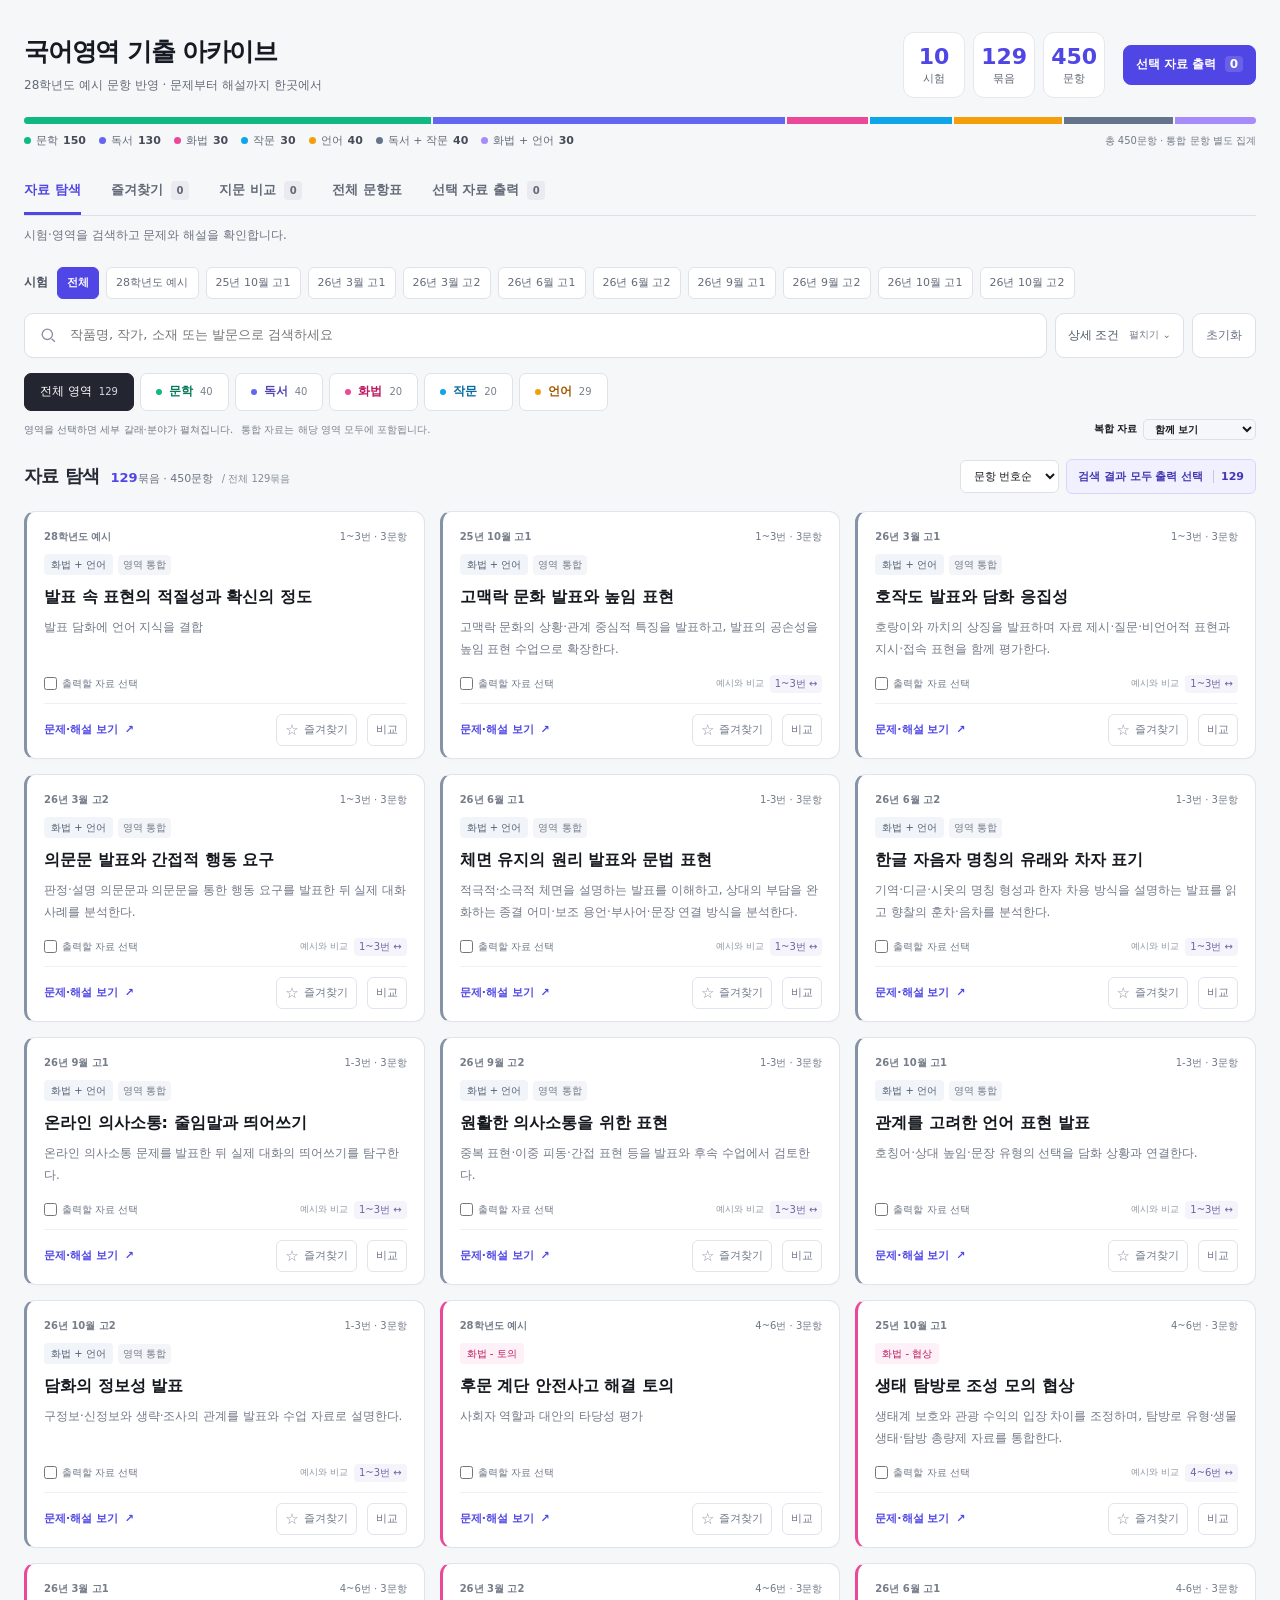
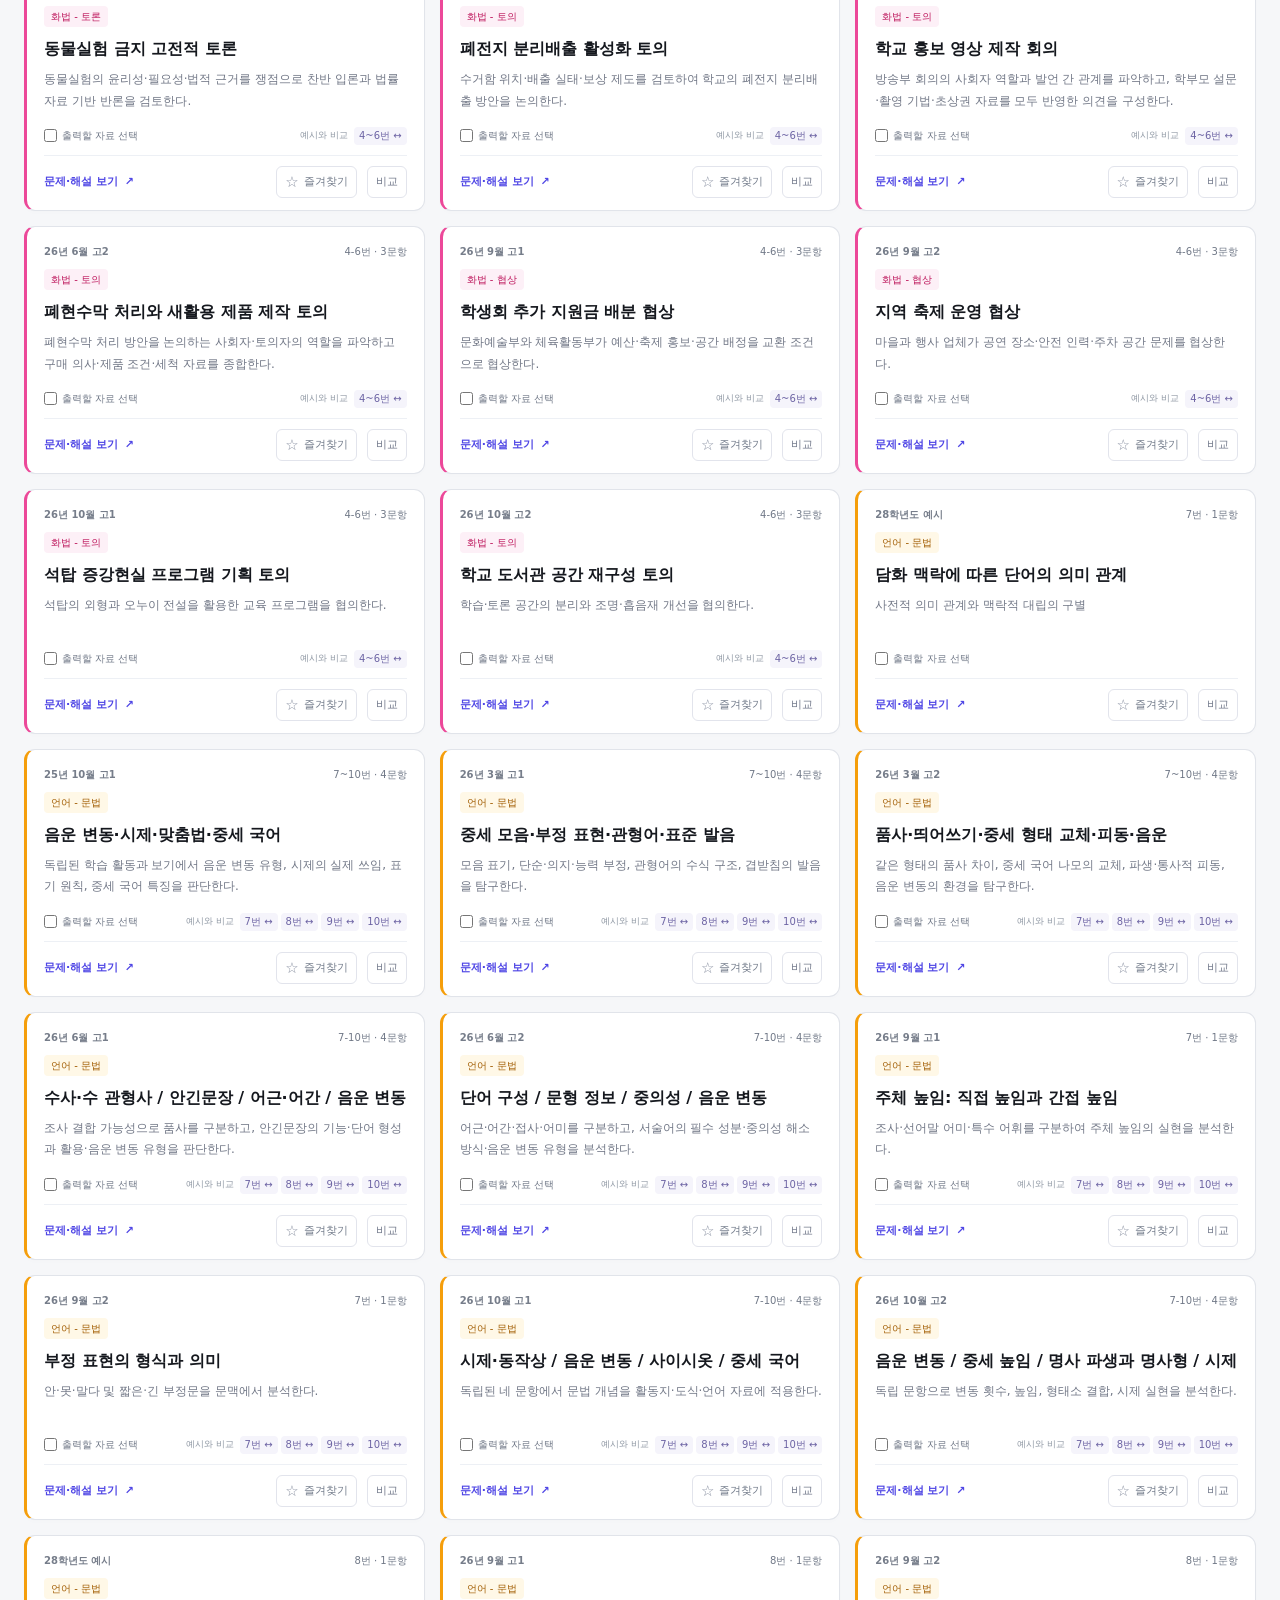
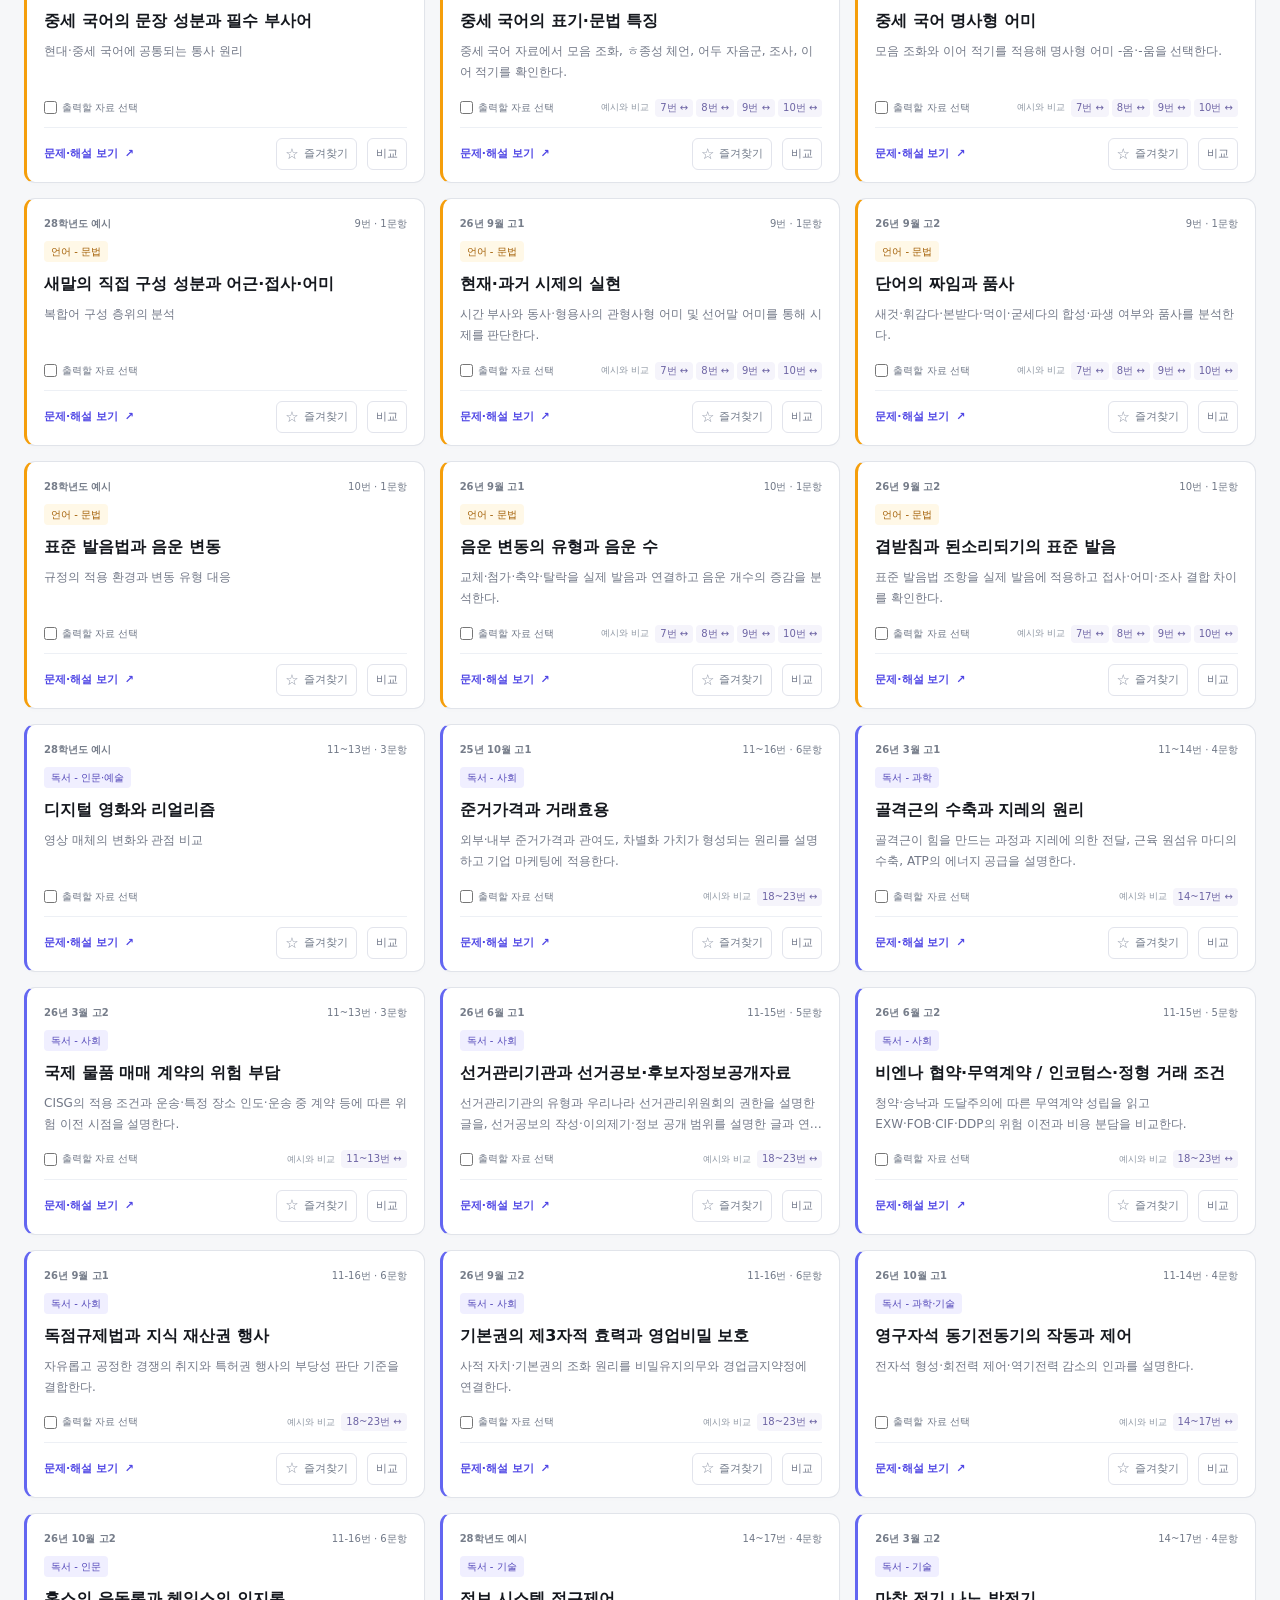
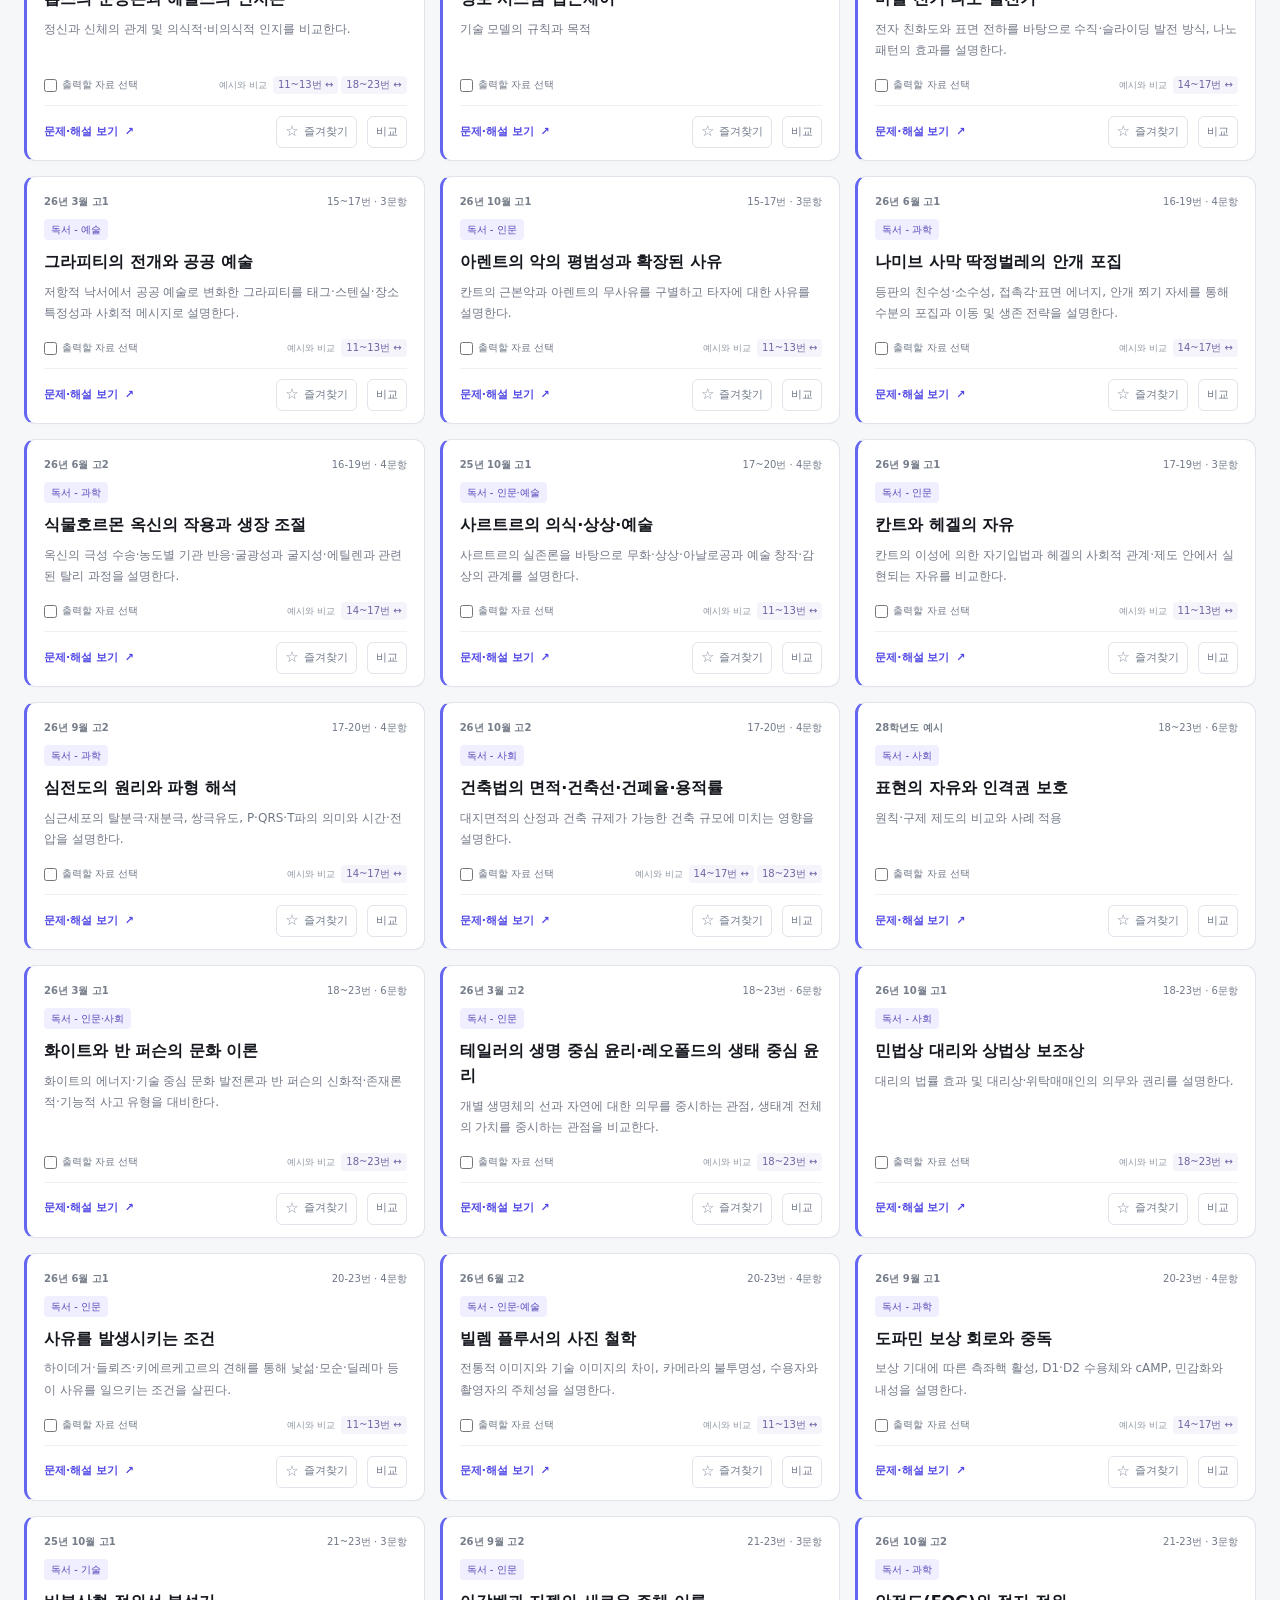
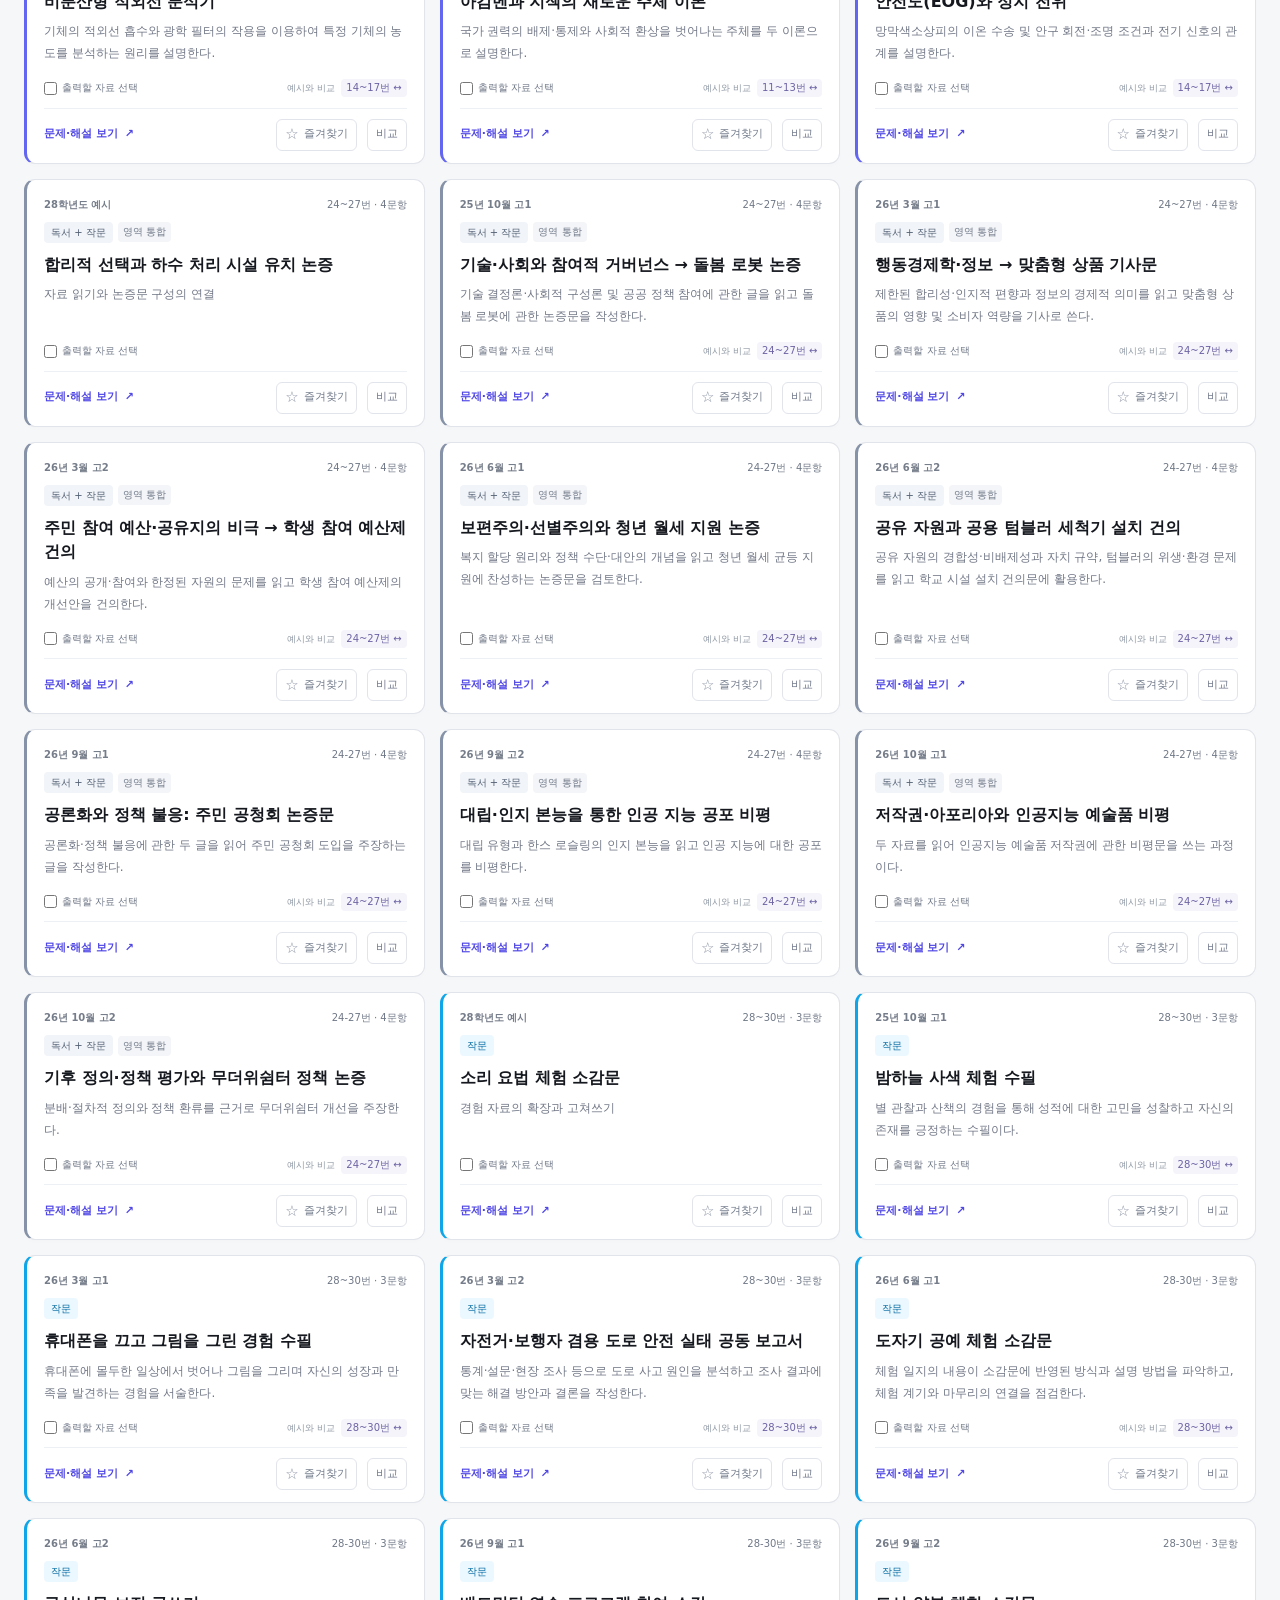
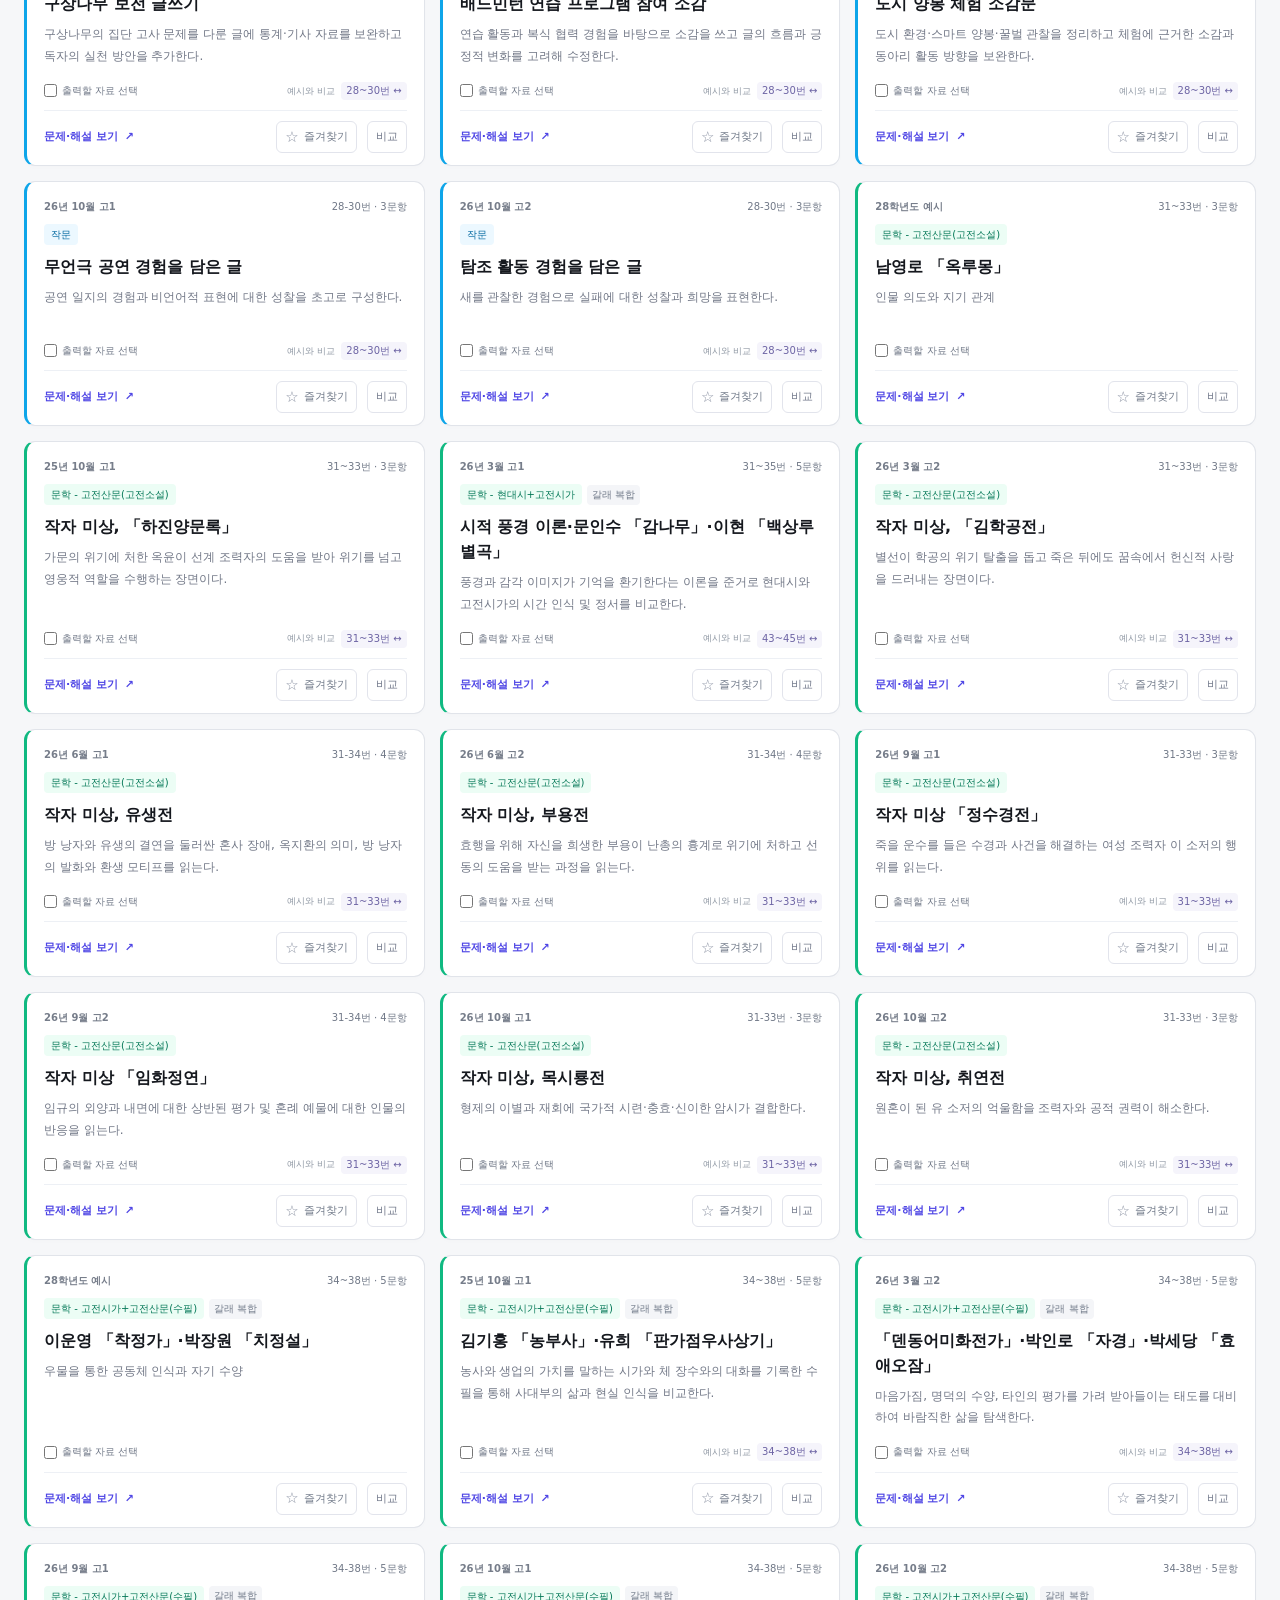
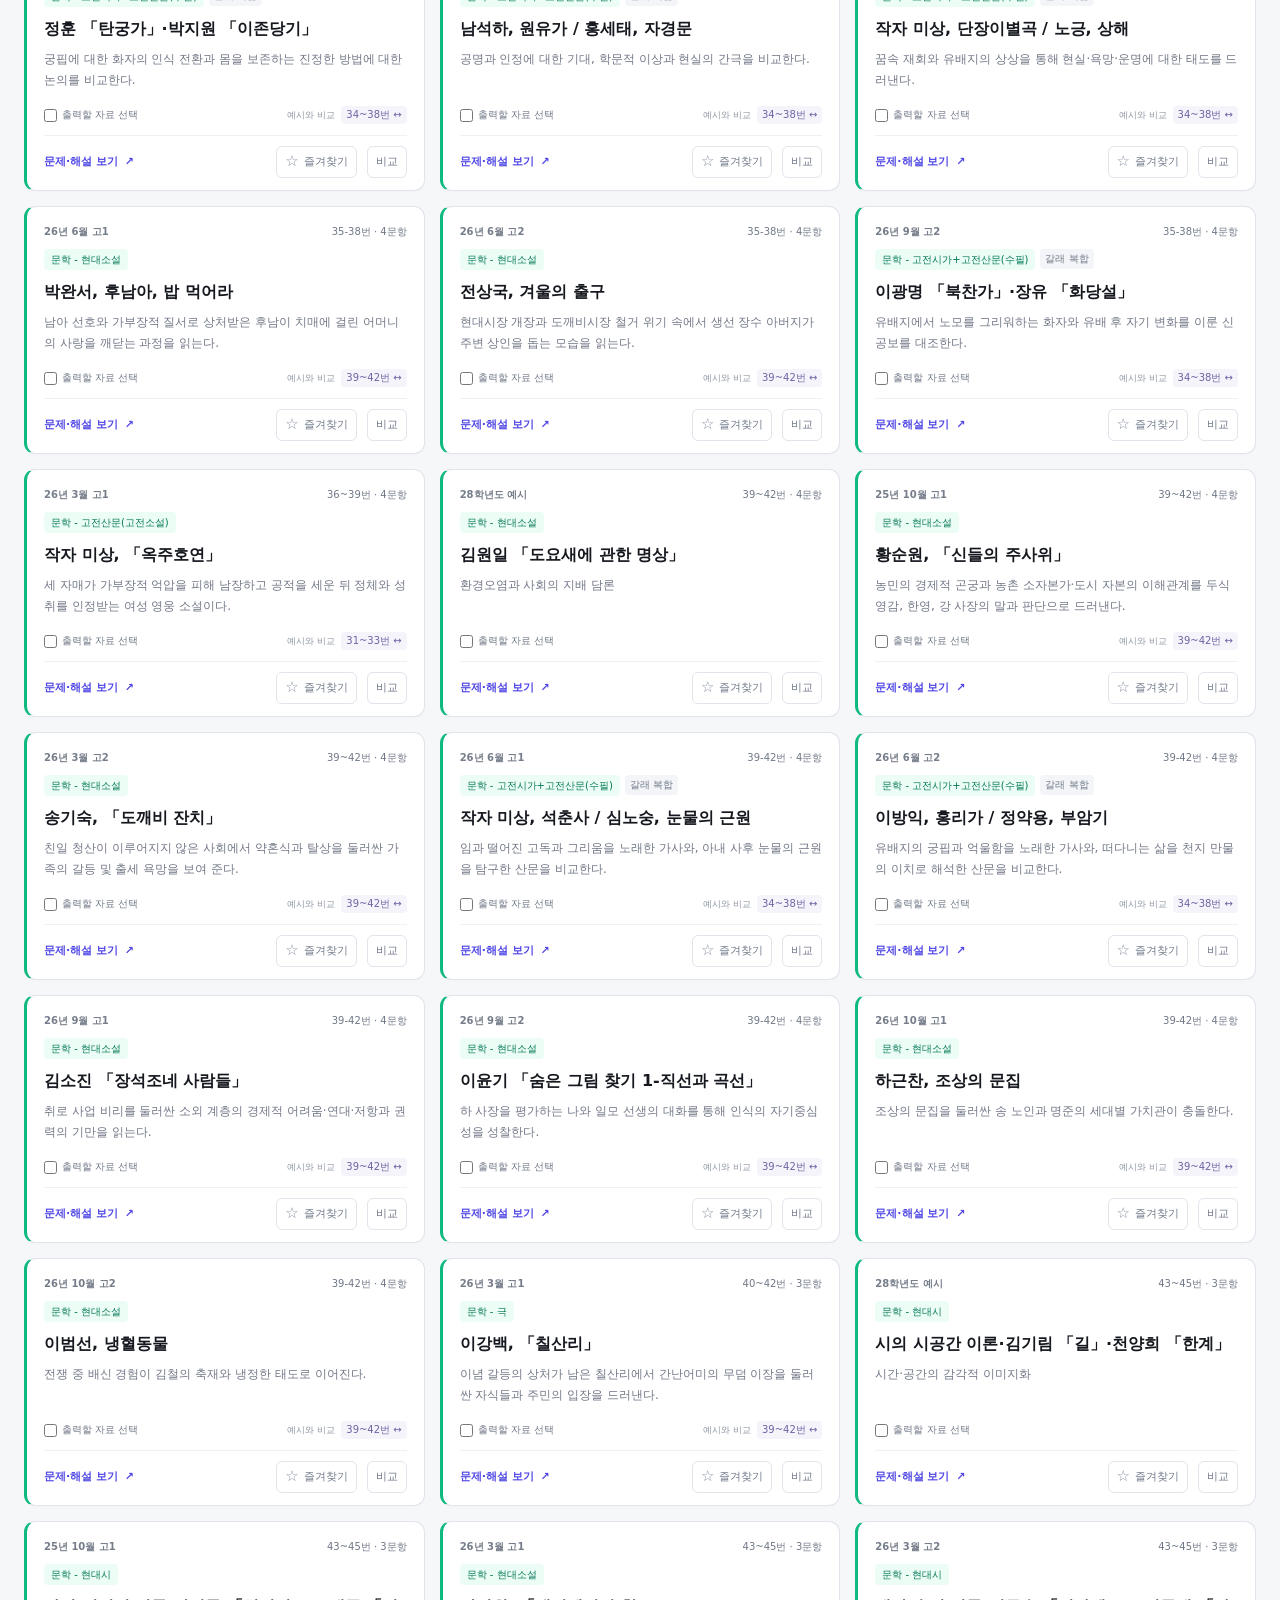
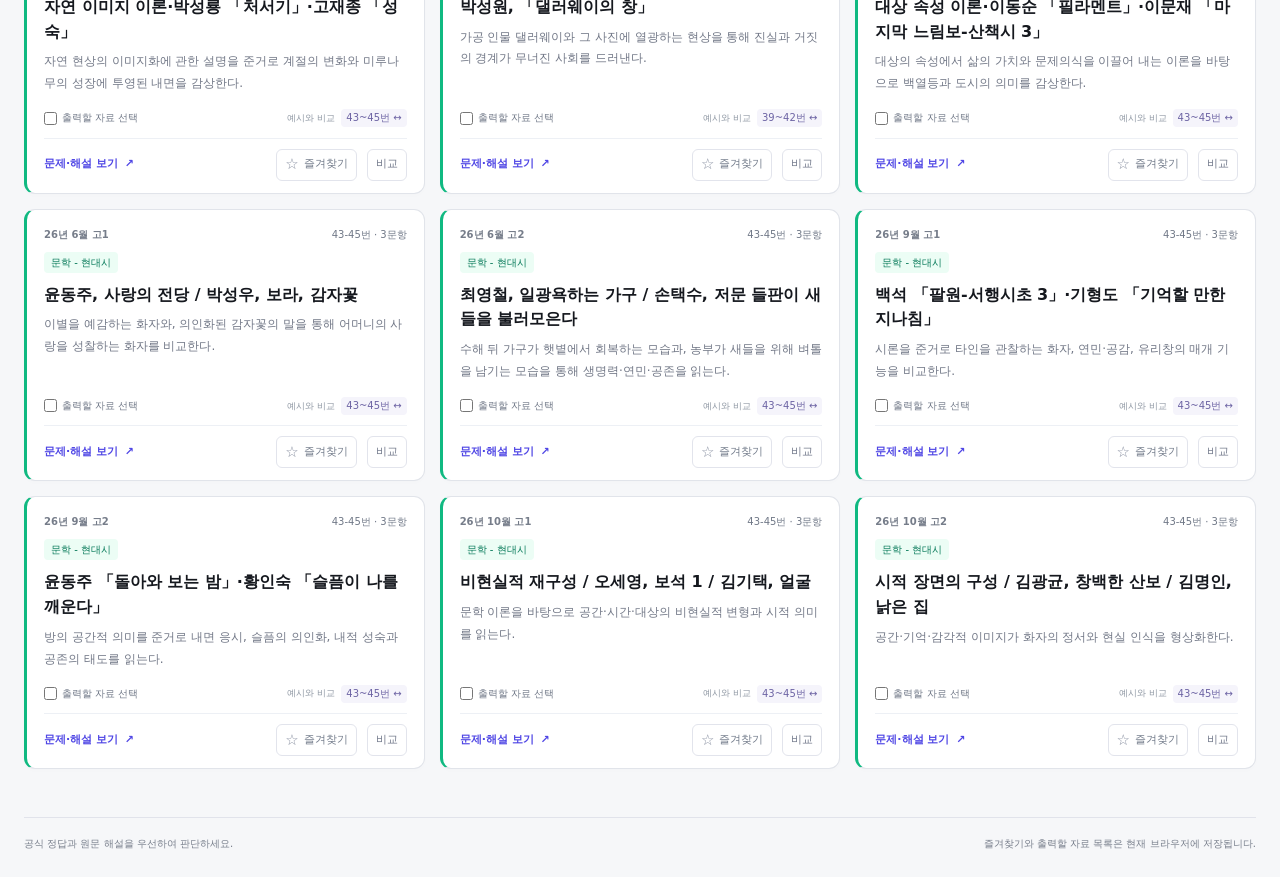
==== index.html @ 2a74745e "Prepare archive UI and verified assets; hold publication pending source-asset approval" ====
<!doctype html>
<html lang="ko">
<head>
<meta charset="utf-8"><meta name="viewport" content="width=device-width,initial-scale=1">
<title>국어영역 기출 아카이브(28학년도 예시 문항 반영)</title>
<meta name="description" content="28학년도 예시 문항과 기출 450문항을 영역별로 탐색하고, 문제·해설을 확인하고, 나만의 자료집으로 출력하세요.">
<link rel="stylesheet" href="style.css?v=20261105-v8"><link rel="stylesheet" href="reader.css?v=20261105-v8">
</head>
<body>
<a class="skip-link" href="#main">검색 결과로 건너뛰기</a>
<header class="top">
  <a class="brand" href="#browse" aria-label="국어영역 기출 아카이브 처음으로"><span><b>국어영역 기출 아카이브</b><small>28학년도 예시 문항 반영 · 문제부터 해설까지 한곳에서</small></span></a>
  <div id="stats" class="stats" aria-label="수록 자료"></div>
  <div class="top-actions"><button id="printBtn" class="button primary">선택 자료 출력 <span id="collectionCountTop">0</span></button></div>
</header>
<section id="archiveOverview" class="archive-overview" aria-label="수록 문항의 영역별 구성"></section>
<nav class="view-nav" aria-label="자료 보기 방식"><button data-view="browse" class="active">자료 탐색</button><button data-view="favorites">즐겨찾기 <span id="favoritesCount">0</span></button><button data-view="compare">지문 비교 <span id="selectionCount">0</span></button><button data-view="table">전체 문항표</button><button data-view="collection">선택 자료 출력 <span id="collectionCount">0</span></button></nav>
<p id="viewDescription" class="view-description" aria-live="polite"></p>
<div class="workspace">
  <section class="filters" aria-label="자료 검색 조건">
    <div class="exam-filter-row"><span class="filter-row-label">시험</span><button class="exam-all active" data-clear-exams aria-pressed="true">전체</button><div id="examFilters" class="exam-chips check-list"></div><span class="filter-row-hint">여러 시험 선택 가능</span></div>
    <div class="search-filter-row"><label class="sr-only" for="query">작품·작가·소재·발문 검색</label><div class="searchbox"><svg aria-hidden="true" viewBox="0 0 24 24" fill="none" stroke="currentColor" stroke-width="1.7"><circle cx="10.5" cy="10.5" r="6.5"/><path d="m16 16 4 4"/></svg><input id="query" type="search" placeholder="작품명, 작가, 소재 또는 발문으로 검색하세요" autocomplete="off"><button id="clearQuery" aria-label="검색어 지우기">×</button></div><button id="filterToggle" class="filter-toggle" aria-expanded="false" aria-controls="advancedFilters"><span id="advancedFilterCount">상세 조건</span><span id="filterToggleHint">펼치기 ⌄</span></button><button id="resetBtn" class="reset-button">초기화</button></div>
    <div id="genreBar"></div>
    <div id="advancedFilters" class="advanced-filters">
      <div class="advanced-field"><label class="field-label" for="areaSelect">영역·갈래로 바로 선택</label><select id="areaSelect"><option value="">모든 영역</option></select></div>
      <div class="advanced-field"><label class="field-label" for="referenceFilter">연결된 예시문항</label><select id="referenceFilter"><option value="">모든 예시문항 유형</option></select></div>
      <div class="advanced-field"><label class="field-label" for="gradeFilter">학년</label><select id="gradeFilter"><option value="">전체 학년</option><option value="1">고1</option><option value="2">고2</option><option value="reference">예시문항</option></select></div>
      <details class="filter-section"><summary>영역 여러 개 선택</summary><div id="areaFilters" class="check-list compact"></div></details>
      <details class="filter-section"><summary>세부 갈래·분야 여러 개 선택</summary><div id="subFilters"></div></details>
      <div class="advanced-checks"><label class="check-label"><input type="checkbox" id="includeMixed" checked> 복합·통합 자료 포함</label><label class="check-label"><input type="checkbox" id="bookmarkFilter">즐겨찾기 자료만 검색</label></div>
      <div class="basket-block"><div class="selection-heading">비교할 자료 <span>최대 2묶음</span></div><div id="basket"></div><div class="basket-actions"><button id="compareBtn" class="button secondary">지문 비교 열기</button><button id="clearComparisonSide" class="text-button" data-clear-comparison>비교 선택 해제</button></div></div>
      <p class="filter-help">같은 항목 안의 선택은 함께 찾고, 시험·영역·검색어 등 서로 다른 조건은 모두 적용합니다.</p>
    </div>
  </section>
  <main id="main" tabindex="-1"><div id="status" role="status"></div><div id="activeFilters" class="active-filters" aria-label="적용된 검색 조건"></div><section id="browseView" class="view"></section><section id="compareView" class="view" hidden></section><section id="favoritesView" class="view" hidden></section><section id="detailView" class="view" hidden></section><section id="tableView" class="view" hidden></section><section id="collectionView" class="view" hidden></section></main>
</div>
<footer><span>공식 정답과 원문 해설을 우선하여 판단하세요.</span><span>즐겨찾기와 출력할 자료 목록은 현재 브라우저에 저장됩니다.</span></footer>
<div id="toast" role="status" aria-live="polite"></div>
<script src="data.js?v=20261105-v8"></script><script src="reader.js?v=20261105-v8"></script><script src="app.js?v=20261105-v8"></script>
</body></html>
---- style.css ----
@charset "UTF-8";
:root{--ink:#243248;--muted:#687587;--line:#dfe5ed;--bg:#f4f6fa;--white:#fff;--navy:#243654;--primary:#4a4eb4;--soft:#efeffc;--green:#26766b;--radius:12px}*{box-sizing:border-box}body{margin:0;background:var(--bg);font:14px/1.6 "Malgun Gothic","Apple SD Gothic Neo",system-ui,sans-serif;color:var(--ink)}button,input,select{font:inherit}button,a,input,select{-webkit-tap-highlight-color:transparent}button{cursor:pointer;border:1px solid var(--line);border-radius:7px;padding:7px 11px;color:var(--ink);background:white}button:hover{border-color:#a6accb;background:#f6f6fc}button:disabled{opacity:.4;cursor:not-allowed}a{color:inherit}button:focus-visible,a:focus-visible,input:focus-visible,select:focus-visible,summary:focus-visible{outline:3px solid #9699e4;outline-offset:3px}input[type=checkbox],input[type=radio]{accent-color:var(--primary);width:15px;height:15px;flex:none}h1,h2,h3,p{margin-top:0}.top{display:flex;align-items:center;gap:30px;padding:15px 28px;background:white;border-bottom:1px solid var(--line);min-height:77px}.brand{display:flex;align-items:center;gap:11px;text-decoration:none;flex:none}.brand-icon{display:grid;place-items:center;background:var(--navy);color:white;font-family:serif;font-size:22px;width:39px;height:39px;border-radius:10px}.brand b{display:block;line-height:1.5;font-size:18px;letter-spacing:-.6px}.brand small{display:block;color:var(--muted);font-size:10px}.stats{display:flex;gap:20px;font-size:11px;color:var(--muted)}.stats strong{font-size:17px;font-weight:650;color:var(--navy);margin-right:3px}.top-actions{margin-left:auto;display:flex;align-items:center;gap:18px}.quiet-link{color:var(--muted);font-size:12px;text-decoration:none}.button{border-radius:7px;padding:8px 13px;font-weight:700;display:inline-block;text-align:center;text-decoration:none;line-height:1.6}.primary{background:var(--primary);border-color:var(--primary);color:white}.primary:hover{background:#3e419b;color:white}.primary span{background:#ffffff27;padding:1px 5px;margin-left:4px;border-radius:4px}.secondary{background:var(--soft);color:#474ba3;border-color:#dbdcf1}.secondary:hover{background:#e5e5f8}.small{font-size:11px;padding:5px 8px}.wide{width:100%}.view-nav{display:flex;gap:28px;align-items:center;padding:0 28px;background:white;border-bottom:1px solid var(--line);position:sticky;top:0;z-index:25;min-height:55px}.view-nav button{border:0;border-radius:0;background:transparent;border-bottom:3px solid transparent;padding:15px 0 12px;font-size:13px;font-weight:700;color:var(--muted);white-space:nowrap}.view-nav button.active{color:var(--primary);border-bottom-color:var(--primary)}.view-nav button span{font-size:10px;background:#f0f1f7;padding:2px 5px;border-radius:4px;margin-left:3px}.view-hint{margin-left:auto;color:#8893a1;font-size:11px}.workspace{display:grid;grid-template-columns:262px minmax(0,1fr);max-width:1900px;margin:auto;min-height:75vh}.filters{background:#fbfcfe;border-right:1px solid var(--line);padding:22px 20px 25px;position:sticky;top:55px;align-self:start;max-height:calc(100vh - 55px);overflow:auto;scrollbar-width:thin}.filter-heading{display:flex;align-items:center;justify-content:space-between;gap:8px;margin-bottom:18px}.filter-heading h2{font-size:14px;margin:0}.text-button{border:0;padding:0;background:transparent;color:var(--primary);font-size:11px}.field-label{display:block;font-size:11px;font-weight:700;color:#566376;margin:14px 0 6px}.searchbox{display:flex;align-items:center;border:1px solid #ccd5e2;border-radius:7px;background:white;overflow:hidden}.searchbox>span{font-size:22px;color:var(--muted);padding-left:9px}.searchbox input{width:100%;min-width:0;padding:10px 7px;border:0;font-size:12px;background:transparent}.searchbox input::-webkit-search-cancel-button{display:none}.searchbox button{border:0;background:transparent;padding:4px 9px;color:var(--muted);font-size:19px}.quick-filters{display:flex;gap:5px;margin:9px 0 17px}.quick-filters button{font-size:10px;padding:5px 7px;background:#fff;border-color:#dde0f1;color:var(--primary);white-space:nowrap}.quick-filters button:first-child{font-weight:700;background:var(--soft)}.quick-filters button.active{background:var(--primary);color:#fff}.filters select{width:100%;background:white;border:1px solid #ccd5e2;border-radius:7px;padding:9px 7px;font-size:11px;color:var(--ink)}.filter-section{padding:15px 0 13px;border-bottom:1px solid var(--line)}.filter-section summary{cursor:pointer;font-size:12px;font-weight:700;list-style:none;display:flex;align-items:center;gap:8px}.filter-section summary:after{content:'⌄';margin-left:auto;color:var(--muted)}.filter-section:not([open]) summary:after{content:'›'}.filter-section summary span{font-size:9px;font-weight:400;color:var(--muted)}.check-list{margin-top:12px;display:flex;flex-direction:column;gap:8px}.check-label{display:flex;align-items:flex-start;gap:7px;font-size:11px;cursor:pointer;line-height:1.6}.check-label input{margin:2px 0 0}.compact{display:grid;grid-template-columns:repeat(2,1fr)}.sub-group{margin-top:11px;display:grid;grid-template-columns:repeat(2,1fr);gap:7px}.sub-group h3{grid-column:1/-1;font-size:10px;color:#8993a0;margin:0 0 1px;font-weight:500}.mixed-control{margin-top:14px;padding-top:12px;border-top:1px dashed var(--line)}.filter-help{font-size:9px;color:#8a94a2;margin:5px 0 0;line-height:1.6}.filters>#gradeFilter{margin-bottom:13px}.basket-block{margin-top:23px;padding-top:17px;border-top:1px solid var(--line)}.selection-heading{display:flex;justify-content:space-between;font-size:12px;font-weight:700}.selection-heading span{font-size:10px;color:var(--muted);font-weight:400}.basket-item{background:white;border:1px solid var(--line);border-radius:8px;padding:10px 23px 10px 10px;margin:9px 0;font-size:11px;position:relative}.basket-item small{display:block;font-size:9px;color:var(--muted);margin-bottom:3px}.basket-item button{position:absolute;top:5px;right:3px;border:0;padding:1px 5px;color:var(--muted)}.basket-empty{font-size:10px;color:var(--muted);margin:10px 0}.method-note{font-size:10px;line-height:1.7;color:#8b95a3;margin:17px 0 0}main{padding:25px 28px 45px;min-width:0}.active-filters{display:flex;flex-wrap:wrap;gap:6px;margin-bottom:16px}.active-filters button{border:1px solid #dcdff0;background:#fff;color:#535997;font-size:10px;padding:5px 8px;border-radius:6px}.active-filters button span{margin-left:6px;color:#9699b7}.results-heading{display:flex;justify-content:space-between;gap:16px;align-items:center;margin-bottom:24px}.results-heading h1,.compare-toolbar h1{font-size:22px;letter-spacing:-.6px;margin:0 0 3px;font-weight:700}.results-heading p{font-size:12px;color:var(--muted);margin:0}.results-heading p strong{color:var(--primary);font-size:14px}.muted{color:#929ba7;font-size:10px;margin-left:7px}.result-actions{display:flex;align-items:center;gap:8px}.result-actions select{background:white;border:1px solid var(--line);border-radius:7px;font-size:11px;padding:9px;color:var(--ink)}.result-actions button{font-size:11px}.result-actions button span{margin-left:6px;padding-left:7px;border-left:1px solid #c4c7e2}.exam-group{margin-bottom:27px}.exam-heading{font-size:13px;color:#536177;font-weight:650;display:flex;align-items:center;gap:9px;margin:0 0 11px}.exam-heading:before{content:'';width:4px;height:12px;border-radius:3px;background:#7881a9}.exam-heading>span{font-size:10px;font-weight:400;color:#969eac}.card-grid{display:grid;grid-template-columns:repeat(auto-fill,minmax(270px,1fr));gap:13px}.set-card{background:white;border:1px solid var(--line);border-radius:var(--radius);padding:16px 16px 12px;display:flex;flex-direction:column;min-width:0;transition:box-shadow .15s,border-color .15s}.set-card:hover{box-shadow:0 4px 16px #273a5210;border-color:#b5bfd0}.set-card.selected{border-color:#777ad0;box-shadow:inset 0 0 0 1px #777ad0}.set-card.collected{background:#fdfdff}.card-top{display:flex;align-items:center;justify-content:space-between;gap:9px;margin-bottom:13px}.collect-check{display:flex;align-items:center;gap:6px;color:#8a94a2;font-size:10px;cursor:pointer}.collect-check input{margin:0}.collected .collect-check{color:var(--primary)}.range{font-size:10px;color:#7b8797}.card-labels{display:flex;align-items:center;gap:7px;flex-wrap:wrap}.pill{display:inline-block;background:#edf1f7;color:#5d6d84;border-radius:4px;padding:2px 6px;font-size:10px;white-space:nowrap}.pill.reference{background:#f4eddf;color:#957749}.original-area{color:#808ca0;font-size:10px}.set-card h3{font-size:15px;letter-spacing:-.3px;margin:9px 0 6px;line-height:1.5}.summary{font-size:11px;color:var(--muted);line-height:1.75;margin:0 0 11px;display:-webkit-box;-webkit-line-clamp:2;-webkit-box-orient:vertical;overflow:hidden}.skills{display:flex;gap:5px;flex-wrap:wrap;margin:0 0 12px}.skills>span{font-size:9px;color:#626a9a;background:#f1f2f9;border-radius:4px;padding:2px 5px}.reference-links{display:flex;align-items:center;flex-wrap:wrap;gap:4px;margin:1px 0 11px}.reference-links>span{font-size:9px;color:#8b94a0;margin-right:3px}.reference-links button{padding:1px 5px;font-size:9px;border-color:#e1e4ee;color:#6c7297;border-radius:4px}.card-actions{display:flex;align-items:center;gap:5px;border-top:1px solid #eef0f5;padding-top:10px;margin-top:auto}.card-actions button{font-size:10px;padding:5px 8px}.card-actions .open{border:0;background:transparent;color:var(--primary);font-weight:700;padding-left:0;margin-right:auto}.card-actions .bookmark{border:0;font-size:17px;padding:0 4px;color:#b3bbca;min-width:25px}.card-actions .bookmark.saved{color:#b89548}.card-actions .add.selected{background:var(--soft);border-color:#bfc0e2;color:var(--primary)}.title-sort-item{display:flex;flex-direction:column}.title-sort-item .set-card{flex:1}.small-exam{font-size:10px;color:var(--muted);margin:0 0 5px 3px}.empty{padding:55px 25px;text-align:center;border:1px dashed #cdd5e1;border-radius:12px;background:#fff}.empty-symbol{font-size:38px;color:#acb3ce;line-height:1;margin-bottom:13px}.empty h2{font-size:18px;margin:0 0 8px}.empty p{font-size:12px;color:var(--muted);margin-bottom:19px}.compare-toolbar{display:flex;justify-content:space-between;align-items:center;gap:15px;margin-bottom:20px}.compare-toolbar p{font-size:11px;color:var(--muted);margin:0}.toolbar-buttons{display:flex;gap:7px;flex-wrap:wrap}.toolbar-buttons button{font-size:10px}.compare-grid{display:grid;grid-template-columns:repeat(2,minmax(0,1fr));gap:16px;align-items:start}.compare-grid.single{grid-template-columns:minmax(0,1fr);max-width:1000px;margin:auto}.compare-pane{background:white;border:1px solid var(--line);border-radius:12px;overflow:hidden;min-width:0}.pane-head{padding:20px;background:#f0f2f9;border-bottom:1px solid var(--line)}.pane-head.reference{background:#f7f3e9}.pane-exam{display:flex;justify-content:space-between;font-size:10px;color:var(--muted);gap:10px;margin-bottom:9px}.pane-head h2{font-size:19px;margin:9px 0 6px;line-height:1.5;letter-spacing:-.4px}.pane-head p{font-size:12px;color:var(--muted);margin-bottom:12px}.analysis-box{padding:17px 20px;font-size:12px;border-bottom:1px solid var(--line)}.analysis-box h3{color:var(--primary);font-size:11px;margin:12px 0 5px}.analysis-box h3:first-child{margin-top:0}.analysis-box p{font-size:11px;line-height:1.8;margin-bottom:8px}.analysis-box .reference-links{margin:10px 0 0}.questions{padding:16px 20px;border-bottom:1px solid var(--line)}.questions h3{font-size:12px;display:flex;justify-content:space-between;margin:0 0 10px}.questions h3 small{font-weight:400;font-size:10px;color:var(--muted)}.question{border-top:1px solid #eef0f5;padding:10px 0}.question summary{cursor:pointer;list-style:none;display:grid;grid-template-columns:23px 1fr 12px;gap:6px;font-size:12px;line-height:1.7}.question summary::-webkit-details-marker{display:none}.question summary:after{content:'+';color:var(--primary);font-size:17px;line-height:1.1}.question[open] summary:after{content:'−'}.question summary b{color:var(--primary)}.question-content{padding:10px 0 0 29px;font-size:11px;color:var(--muted)}.question-content p{margin:6px 0}.question-content .q-skill{font-size:10px;color:var(--ink)}.answer{display:inline-block;border-radius:4px;background:var(--soft);color:var(--primary);padding:3px 7px;font-weight:700}.source-bar{padding:12px 14px;display:flex;gap:8px;align-items:center;flex-wrap:wrap;background:#fafbfe;border-bottom:1px solid var(--line)}.source-tabs{display:flex;border:1px solid var(--line);border-radius:6px;overflow:hidden}.source-tabs button{border:0;border-radius:0;padding:6px 9px;background:white;font-size:10px}.source-tabs button.active{background:var(--navy);color:#fff}.source-bar select{background:white;border:1px solid var(--line);border-radius:5px;font-size:10px;padding:6px}.pdf-links{display:flex;gap:9px;margin-left:auto}.pdf-links a{font-size:9px;color:var(--primary);text-decoration:none}.source-note{padding:8px 14px;color:#8791a1;font-size:9px;background:#fff;line-height:1.7}.original-pages{background:#e9edf3;padding:13px}.original-section h4{font-size:11px;margin:1px 0 9px;color:#516075}.original-section h4 small{font-size:9px;font-weight:400;color:#8b95a2;margin-left:5px}.original-section+.original-section{border-top:1px solid #cbd3e0;margin-top:23px;padding-top:17px}.original-page{margin:0 0 16px}.original-page:last-child{margin-bottom:0}.original-page figcaption{font-size:9px;display:flex;justify-content:space-between;color:#8b95a2;margin-bottom:5px}.original-page figcaption a{color:#69729e;text-decoration:none}.original-page img{display:block;width:100%;height:auto;background:white;border:1px solid #d6dce6;cursor:zoom-in}.image-error{padding:25px;background:white;font-size:12px;color:var(--muted)}.table-options{display:flex;align-items:center;gap:12px;margin:-10px 0 14px}.table-options button{font-size:11px}.table-options small{font-size:10px;color:var(--muted)}.table-wrap{overflow:auto;max-height:76vh;background:white;border:1px solid var(--line);border-radius:10px}table{border-collapse:collapse;width:100%;font-size:11px}thead{position:sticky;top:0;z-index:2}th{padding:11px 12px;background:#edf0f6;text-align:left;white-space:nowrap;font-size:10px;color:#596a80;border-bottom:1px solid #d4dce8}td{padding:11px 12px;border-bottom:1px solid #edf0f5;vertical-align:top}td small{display:block;font-size:10px;color:#8993a2;margin-top:4px;max-width:280px}.stem{min-width:170px;display:block}tbody tr:hover{background:#f8f9fd}.table-answer{font-weight:700;color:var(--primary);white-space:nowrap}.answers-hidden .table-answer{filter:blur(4px);user-select:none}.print-settings{display:flex;align-items:center;flex-wrap:wrap;gap:20px;padding:20px;background:white;border:1px solid var(--line);border-radius:12px;margin-bottom:20px}.print-title{flex:1;min-width:230px}.print-title>label{display:block;font-size:10px;color:var(--muted);margin-bottom:6px}.print-title input{width:100%;padding:9px 11px;border:1px solid #ccd5e2;border-radius:7px;font-size:12px;color:var(--ink)}.print-settings fieldset{margin:0;padding:0;border:0;display:flex;gap:12px}.print-settings legend{font-size:10px;color:var(--muted);margin-bottom:8px}.print-settings fieldset label,.print-options label{display:flex;align-items:center;gap:4px;font-size:11px;white-space:nowrap}.print-options{display:flex;gap:12px;align-items:center}.print-settings>p{flex-basis:100%;font-size:10px;color:#8993a2;margin:-5px 0 0}.print-settings>.button{font-size:12px}.collection-list{list-style:none;margin:0;padding:0;display:flex;flex-direction:column;gap:9px}.collection-list li{display:flex;gap:16px;align-items:center;background:white;border:1px solid var(--line);border-radius:10px;padding:15px 18px}.order-num{display:grid;place-items:center;width:29px;height:29px;border-radius:7px;background:#f0f1f8;color:#747ba3;font-size:12px;flex:none}.collection-info{flex:1;min-width:0}.collection-info small{font-size:10px;color:var(--muted)}.collection-info h2{font-size:14px;line-height:1.5;margin:3px 0}.collection-info>span{font-size:10px;color:#8993a2}.collection-actions{display:flex;gap:5px;flex:none}.collection-actions button{font-size:10px;padding:6px 9px}.collection-actions button[data-drop]{color:#977378}footer{padding:18px 28px;background:white;border-top:1px solid var(--line);display:flex;justify-content:space-between;font-size:10px;color:#8a95a3;gap:15px}.modal{position:fixed;inset:0;z-index:100;background:#152238e8;overflow:auto;padding:65px 20px 20px}.modal button{position:fixed;right:25px;top:17px;background:white;z-index:101}.modal img{display:block;width:min(1200px,100%);height:auto;margin:auto}#toast{position:fixed;bottom:25px;left:50%;transform:translate(-50%,20px);opacity:0;pointer-events:none;z-index:110;color:white;background:var(--navy);padding:12px 20px;border-radius:9px;box-shadow:0 5px 25px #0002;font-size:12px;transition:.2s;max-width:90vw}#toast.show{opacity:1;transform:translate(-50%,0)}#status:empty{display:none}#status{background:#fff4dc;border:1px solid #f0dfb6;padding:11px 14px;border-radius:7px;font-size:11px;margin-bottom:17px}.sr-only{position:absolute;width:1px;height:1px;overflow:hidden;clip:rect(0,0,0,0);white-space:nowrap}[hidden]{display:none!important}
@media(min-width:1500px){.card-grid{grid-template-columns:repeat(3,minmax(0,1fr))}}@media(max-width:1150px){.workspace{grid-template-columns:235px minmax(0,1fr)}.filters{padding:20px 16px}main{padding:22px 20px}.stats{gap:12px}.top{gap:20px}.view-hint{display:none}.result-actions{gap:6px}.results-heading{align-items:flex-start}.result-actions button{font-size:10px}.compare-toolbar{align-items:flex-start;flex-direction:column}.pane-head,.analysis-box,.questions{padding-left:14px;padding-right:14px}.print-settings{gap:15px}.collection-actions{flex-wrap:wrap;max-width:100px}}@media(max-width:850px){.top{padding:12px 18px;gap:15px}.stats{display:none}.brand b{font-size:16px}.brand small{font-size:9px}.top-actions{gap:10px}.top-actions .button{font-size:11px}.quiet-link{font-size:10px}.view-nav{padding:0 18px;gap:22px;overflow:auto}.view-nav button{font-size:12px}.workspace{grid-template-columns:220px minmax(0,1fr)}.filters{top:53px}.card-grid{grid-template-columns:1fr}.results-heading{flex-direction:column;gap:10px}.compare-grid{grid-template-columns:1fr}.collection-list li{padding:12px;gap:10px;flex-wrap:wrap}.collection-actions{max-width:none;margin-left:39px}.collection-info h2{font-size:13px}.result-actions{width:100%}.result-actions .secondary{margin-left:auto}.print-settings{padding:15px}.print-options{flex-wrap:wrap}.print-settings fieldset{flex-wrap:wrap}}@media(max-width:620px){.workspace{display:block}.filters{position:static;max-height:none;border-right:0;border-bottom:1px solid var(--line);display:grid;grid-template-columns:1fr 1fr;gap:0 14px;padding:16px 18px}.filter-heading,.searchbox,.quick-filters,#referenceFilter,.filters>.field-label,.basket-block,.method-note{grid-column:1/-1}.filters>.field-label{margin-top:8px}.quick-filters{margin:8px 0}.filter-section{padding:12px 0}.filter-section:nth-of-type(1){grid-column:1/-1}.filter-section:nth-of-type(1) .check-list{display:grid;grid-template-columns:1fr 1fr;gap:6px}.filter-section summary span{font-size:8px}.filters>#gradeFilter{grid-column:1/-1}.filters>#bookmarkFilter{grid-column:1/-1}.basket-block{margin-top:10px;padding-top:12px}.basket-block #basket{display:none}.selection-heading{display:none}#compareBtn{font-size:11px;padding:6px}.method-note{display:none}.filter-help{font-size:8px}main{padding:18px}.results-heading h1,.compare-toolbar h1{font-size:20px}.view-nav{gap:20px}.view-nav button{font-size:11px;white-space:nowrap}.view-nav button span{font-size:9px}.brand-icon{width:33px;height:33px;font-size:20px}.brand b{font-size:14px}.brand small{font-size:8px}.top-actions .quiet-link{display:none}.top-actions .button{padding:7px 9px}.top{gap:8px}.toolbar-buttons button{font-size:9px}.print-settings fieldset{gap:10px}.collection-info{min-width:calc(100% - 45px)}footer{flex-direction:column;gap:5px;padding:15px 18px}.compare-grid.single{max-width:100%}}
@media print{.top,.view-nav,.filters,footer,#toast,.active-filters,.compare-toolbar,.source-bar,.source-note{display:none!important}.workspace{display:block}main{padding:0}.compare-grid{display:block}.compare-pane{border:0;break-before:page}.original-page{break-inside:avoid}.original-page img{max-height:250mm;width:auto;max-width:100%;margin:auto}}

/* Compact search results and mobile filter disclosure. */
.advanced-filters{display:contents}.filter-toggle{display:none}
body[data-view="collection"] .filters{display:none}body[data-view="collection"] .workspace{grid-template-columns:minmax(0,1fr);max-width:1500px}body[data-view="collection"] main{padding-left:35px;padding-right:35px}
@media(max-width:620px){.filter-toggle{display:flex;grid-column:1/-1;justify-content:space-between;align-items:center;margin-top:3px;border:1px solid #d9deec;background:#f3f5fb;padding:8px 11px;color:#5e6984;font-size:11px}.filter-toggle[aria-expanded="true"]{background:#eaeefa}.advanced-filters{display:none;grid-column:1/-1}.advanced-filters.expanded{display:grid;grid-template-columns:1fr 1fr;gap:0 14px}.advanced-filters>.field-label,.advanced-filters>#referenceFilter,.advanced-filters>#gradeFilter,.advanced-filters>.check-label{grid-column:1/-1}.advanced-filters>.field-label{margin-top:12px}.advanced-filters>.filter-section:nth-of-type(1){grid-column:1/-1}.advanced-filters>.check-label{margin-top:8px}body[data-view="collection"] main{padding:18px}.result-actions{flex-wrap:wrap}.collection-list .collection-actions{margin-left:39px}}

/* Always-visible genre navigation, shared by browse and table views. */
.genre-navigator{background:#fff;border:1px solid #dce2ee;border-radius:14px;padding:20px 22px;margin-bottom:24px;box-shadow:0 3px 16px #26364d04}.genre-heading{display:flex;justify-content:space-between;gap:16px;align-items:center;margin-bottom:16px}.genre-heading h2{font-size:16px;letter-spacing:-.35px;margin:0 0 3px}.genre-heading p{margin:0;color:var(--muted);font-size:11px}.genre-heading>.text-button{white-space:nowrap;font-size:11px}.genre-row{display:flex;gap:16px;align-items:center;padding:12px 0;border-top:1px solid #edf0f6}.genre-area{display:flex;flex-direction:column;align-items:flex-start;min-width:78px;padding:8px 10px;background:#f6f7fb;border:1px solid transparent}.genre-area b{font-size:14px}.genre-area>span{font-size:10px;color:var(--muted)}.genre-options{display:flex;gap:7px;flex-wrap:wrap}.genre-option{display:flex;gap:9px;align-items:center;padding:9px 12px;border-radius:8px;font-size:12px;background:#fff;min-height:39px}.genre-option small{font-size:10px;color:#8892a4;font-variant-numeric:tabular-nums}.genre-option.active,.genre-area.active{background:var(--soft);border-color:#aaaee0;color:#3f4399;font-weight:700}.genre-option.active small,.genre-area.active>span{color:#6065a7}.genre-check{font-size:10px}.genre-footer{display:flex;align-items:center;gap:15px;flex-wrap:wrap;border-top:1px solid #edf0f6;padding-top:13px;margin-top:1px}.genre-footer label{display:flex;gap:6px;align-items:center;white-space:nowrap;font-size:11px;font-weight:600;cursor:pointer}.genre-footer>span{font-size:10px;color:var(--muted);line-height:1.7;flex:1;min-width:180px}
@media(max-width:850px){.genre-navigator{padding:16px}.genre-row{gap:10px;align-items:flex-start}.genre-area{min-width:64px;padding:7px}.genre-options{gap:6px}.genre-option{padding:8px 10px}.genre-footer{gap:6px}.genre-footer>span{flex-basis:100%}}
@media(max-width:620px){.genre-navigator{padding:15px;margin-bottom:20px}.genre-heading{gap:8px;align-items:flex-start}.genre-heading h2{font-size:15px}.genre-heading p{font-size:10px}.genre-heading>.text-button{font-size:10px;margin-top:2px}.genre-row{display:block;padding:11px 0}.genre-area{flex-direction:row;align-items:center;gap:8px;margin-bottom:8px;padding:5px 9px}.genre-area b{font-size:12px}.genre-option{font-size:12px;padding:8px 10px;gap:7px}.genre-options{gap:6px}.genre-footer>span{font-size:9px}}
@media print{.genre-navigator{display:none!important}}

/* Archive workflow v3: discover, compare, save, print. */
.eyebrow-label{display:block;font-size:10px;font-weight:700;color:#7b83a3;letter-spacing:.06em;margin-bottom:5px}.downloads-menu{position:relative}.downloads-menu>summary{font-size:11px;color:var(--muted);cursor:pointer;list-style:none;padding:8px 10px;border:1px solid var(--line);border-radius:7px}.downloads-menu>summary:after{content:' ⌄'}.downloads-list{position:absolute;right:0;top:calc(100% + 8px);z-index:40;width:235px;padding:8px;background:#fff;border:1px solid var(--line);border-radius:10px;box-shadow:0 9px 30px #20325020}.downloads-list .quiet-link{display:block;padding:9px;font-size:11px}.downloads-list .quiet-link:hover{background:var(--soft);border-radius:5px}.top-actions{gap:10px}.mixed-badge{font-size:9px;background:#f6ede0;color:#906424;padding:2px 5px;border-radius:4px;white-space:nowrap}.card-labels .pill{white-space:normal}.card-actions{flex-wrap:wrap;gap:7px}.card-actions .open{flex-basis:100%;text-align:left}.card-actions .bookmark{font-size:10px;padding:5px 6px;color:#748197;background:#f7f8fb;border:1px solid #e3e7ef;min-height:30px}.card-actions .bookmark span{font-size:15px;vertical-align:-1px}.card-actions .bookmark.saved,.pane-actions .bookmark.saved{color:#926a25;background:#fff8e7;border-color:#e8d5a8}.card-actions .add{margin-left:auto}.pane-actions{display:flex;flex-wrap:wrap;gap:7px}.pane-actions .bookmark{font-size:11px;padding:5px 8px}.pane-exam>.text-button{white-space:nowrap}#clearComparisonSide{margin-top:10px;padding:5px}#areaSelect{margin-bottom:14px;border-color:#adb7d3;background:#fff}.genre-footer select{max-width:170px;padding:5px;border:1px solid var(--line);border-radius:6px;color:var(--ink);font-size:11px}.favorite-intro{display:flex;align-items:flex-start;gap:14px;background:#fffaf0;border:1px solid #eee0bd;border-radius:12px;padding:17px 20px;margin-bottom:20px}.favorite-star{font-size:25px;color:#b28b3a;line-height:1.2}.favorite-intro b{font-size:13px}.favorite-intro p{font-size:11px;color:#837a69;margin:5px 0 0;line-height:1.8}.favorites-print-bar{display:flex;align-items:flex-end;gap:10px;flex-wrap:wrap;background:white;border:1px solid var(--line);border-radius:12px;padding:18px;margin-bottom:20px}.favorites-print-bar label{display:block;font-size:10px;color:var(--muted);margin-bottom:5px}.favorites-print-bar select{border:1px solid #ccd5e2;border-radius:6px;padding:9px;font-size:12px;background:#fff}.favorites-print-bar p{flex-basis:100%;font-size:10px;color:var(--muted);margin:0}.favorites-print-bar button{font-size:12px}.favorite-search{display:flex;align-items:flex-end;gap:10px;margin-bottom:15px;flex-wrap:wrap}.favorite-search label{display:flex;flex-direction:column;gap:5px;min-width:145px}.favorite-search label:first-child{flex:1;min-width:210px}.favorite-search label>span{font-size:10px;color:var(--muted)}.favorite-search input,.favorite-search select{border:1px solid #ccd5e2;border-radius:7px;padding:9px 10px;background:white;font-size:12px;color:var(--ink);min-width:0;width:100%}.favorite-search button{font-size:11px;padding:9px}.favorite-selection{display:flex;align-items:center;gap:15px;margin-bottom:16px;padding:11px 0;border-top:1px solid var(--line);border-bottom:1px solid var(--line);flex-wrap:wrap}.favorite-selection>span{font-size:10px;color:var(--muted);margin-left:auto}.favorite-selection>button{font-size:10px}.favorite-card.favorite-selected{border-color:#8d90d6;background:#fafaff;box-shadow:inset 0 0 0 1px #8d90d6}.favorite-card .small-exam{margin-left:0}.favorite-card .card-actions>button:last-child{margin-left:auto}body[data-view="favorites"] .filters,body[data-view="detail"] .filters{display:none}body[data-view="favorites"] .workspace,body[data-view="detail"] .workspace{grid-template-columns:minmax(0,1fr);max-width:1500px}body[data-view="favorites"] main,body[data-view="detail"] main{padding-left:35px;padding-right:35px}
@media(max-width:850px){.view-nav{gap:20px}.favorite-search label{min-width:130px}.favorite-intro{padding:15px}.favorites-print-bar{align-items:stretch}.favorites-print-bar>div{flex-basis:100%}.favorites-print-bar select{width:100%}}
@media(max-width:620px){#areaSelect{grid-column:1/-1;margin-bottom:8px}.top-actions .downloads-menu{display:block}.top-actions .downloads-menu>summary{font-size:9px;padding:7px}.downloads-list .quiet-link{display:block}.top-actions .button{font-size:10px}.brand b{font-size:13px}.brand-icon{width:29px;height:29px}.top{padding-left:12px;padding-right:12px}.brand{gap:7px}.view-nav{gap:18px}.genre-footer label{flex-wrap:wrap}.favorite-search{gap:8px}.favorite-search label:first-child{flex-basis:100%}.favorite-search label{flex:1;min-width:120px}.favorite-search>button{width:100%}.favorites-print-bar button{flex:1;min-width:120px;font-size:11px;padding:9px}.favorite-selection{gap:8px}.favorite-selection>span{margin-left:0}.favorite-selection>button{margin-left:auto}.favorite-intro{padding:13px;gap:10px}.favorite-intro p{font-size:10px}body[data-view="favorites"] main,body[data-view="detail"] main{padding:18px}.toolbar-buttons{width:100%}.toolbar-buttons button{flex:1}.pane-head h2{font-size:17px}.downloads-list{right:-70px}.card-actions .bookmark{font-size:10px}}

/* Calm editorial hierarchy for a teacher's working archive. */
:root{--ink:#24364a;--muted:#6c7b8d;--line:#dce4eb;--bg:#f3f6f9;--navy:#18364b;--primary:#3d5f93;--soft:#eaf0f8;--green:#26766b;--radius:13px}.top{padding-top:18px;padding-bottom:18px}.brand-icon{background:linear-gradient(135deg,#1c3c51,#355c71);border-radius:11px}.brand b{font-size:19px;font-weight:750;letter-spacing:-.8px}.brand small{font-size:10px;letter-spacing:.025em;color:#76889a}.stats{padding-left:22px;border-left:1px solid #e2e8ef;gap:19px}.stats strong{font-size:18px}.view-nav{gap:30px;box-shadow:0 2px 7px #21395003}.view-nav button.active{color:#264c78;border-bottom-color:#3e648e}.view-nav button.active span{background:#e4edf8;color:#3e648e}.filters{background:#f9fbfd}.filter-heading h2{color:#294860}.genre-navigator{border-color:#dce6ef;box-shadow:0 3px 18px #29465704}.genre-heading h2{font-size:17px;color:#28465f}.genre-area{background:#eef3f7}.genre-option.active,.genre-area.active{background:#e9f1f9;border-color:#9db6d1;color:#244e7c}.genre-option.active small,.genre-area.active>span{color:#587b9f}.set-card h3{font-size:15px;font-weight:700;line-height:1.65;letter-spacing:-.38px}.set-card{padding:18px 17px 13px}.set-card:hover{box-shadow:0 5px 20px #2946570c;border-color:#adc0d3}.set-card.selected{border-color:#668db8;box-shadow:inset 0 0 0 1px #668db8}.summary{font-size:11px;line-height:1.85}.pill{background:#edf3f7;color:#506d86}.skills>span{background:#f0f3f7;color:#738299}.secondary{background:#edf3fa;border-color:#d1ddeb;color:#365b89}.secondary:hover{background:#e3edf8}.primary:hover{background:#2f507e}.pane-head{background:#f0f5fa}.pane-head.reference{background:#f7f4ec}.favorite-card.favorite-selected{border-color:#6d91b8;background:#f8fbff;box-shadow:inset 0 0 0 1px #6d91b8}.favorite-intro{background:#fcfaf4;border-color:#e9e0cb}.favorite-intro b{color:#6f5e3e}.print-settings,.favorites-print-bar{box-shadow:0 3px 16px #26364d04}.text-button,.card-actions .open{color:#426a9b}.reference-links button{color:#5f7e9e}.results-heading h1,.compare-toolbar h1{color:#213d54;font-size:24px}.top-actions .button{font-size:12px}.favorite-card .card-actions .open{font-size:11px}.collection-info h2{font-weight:650}body[data-view="compare"] .workspace{grid-template-columns:minmax(0,1fr);max-width:1700px}body[data-view="compare"] .filters{display:none}.compare-toolbar{background:#fff;border:1px solid var(--line);border-radius:12px;padding:18px 20px}.compare-toolbar p{line-height:1.8}.toolbar-buttons [data-clear-comparison]{color:#8a5d54;border-color:#e5d7d1;background:#fffaf7}.card-actions .bookmark:focus-visible{outline-color:#c6ad72}.favorite-selection input{margin-right:3px}
@media(max-width:1150px){.brand b{font-size:17px}.stats{padding-left:14px;gap:12px}.top{gap:16px}.view-nav{gap:24px}}
@media(max-width:620px){.brand b{font-size:13px;letter-spacing:-.4px}.brand small{font-size:8px}.top{padding:13px 12px}.brand-icon{width:30px;height:33px;font-size:19px}.top-actions .button{font-size:9px;padding:7px}.top-actions{gap:5px}.downloads-menu>summary{max-width:69px}.view-nav{gap:18px}.results-heading h1,.compare-toolbar h1{font-size:21px}.compare-toolbar{padding:15px}.set-card{padding:16px}.set-card h3{font-size:15px}.genre-heading h2{font-size:15px}.downloads-list{right:-55px}}

/* v4 — one taxonomy, five equal routes, restrained subject colors. */
:root{--ink:#24364b;--muted:#607184;--line:#dce5eb;--bg:#f4f7fa;--primary:#2b577b;--soft:#edf3f8}
.brand-icon svg{width:26px;height:26px}.brand-icon{background:#203e56;box-shadow:0 3px 8px #203e5614}.brand small{letter-spacing:0}.top{padding-top:20px;padding-bottom:20px}.view-nav{box-shadow:0 3px 12px #203e5605}.view-nav button{font-size:13px}.workspace{max-width:1720px;grid-template-columns:250px minmax(0,1fr)}main{padding-top:26px}.filters{background:#f9fbfd;padding-top:25px}.filter-heading{margin-bottom:18px}.filter-section summary{font-size:12px}.check-label{font-size:12px}.searchbox input{font-size:13px}.field-label{font-size:12px}.filters select{font-size:12px}.method-note{line-height:1.8}.filter-help{font-size:10px;color:#63758a}
.genre-navigator{padding:22px 24px 16px;border-radius:16px;box-shadow:0 5px 24px #203e5605;margin-bottom:25px}.genre-heading{margin-bottom:18px}.genre-heading h2{font-size:20px;letter-spacing:-.6px}.genre-heading p{font-size:12px}.eyebrow-label{font-size:10px;color:#6d8194;letter-spacing:.02em}.area-grid{display:grid;grid-template-columns:repeat(5,minmax(0,1fr));gap:10px}.tone-literature{--area:#6b54a0;--area-bg:#f3effb;--area-line:#cbbce6}.tone-reading{--area:#26716b;--area-bg:#eaf6f2;--area-line:#acd5c9}.tone-speech{--area:#316c9d;--area-bg:#edf5fd;--area-line:#b5cfe5}.tone-writing{--area:#926318;--area-bg:#fff7e8;--area-line:#e2cca6}.tone-language{--area:#9b5265;--area-bg:#fcf0f3;--area-line:#e4bdc8}.tone-integrated{--area:#52677b;--area-bg:#edf1f5;--area-line:#c2ccd7}.area-tile{border:1px solid #e0e7ed;border-top:3px solid var(--area);border-radius:10px;background:white;padding:12px 13px;text-align:left;transition:background .15s,border-color .15s;min-width:0;color:var(--ink)}.area-tile:hover,.area-tile.active,.area-tile.partial{background:var(--area-bg);border-color:var(--area-line);border-top-color:var(--area)}.area-tile.active{box-shadow:inset 0 0 0 1px var(--area-line)}.area-title{display:flex;gap:6px;align-items:center;line-height:1.4}.area-title b{font-size:15px;color:var(--area)}.area-dot{display:inline-block;width:6px;height:6px;border-radius:50%;background:var(--area);flex:none}.area-state{margin-left:auto;font-size:10px;font-weight:700;color:var(--area)}.area-count{display:block;margin:9px 0 0 12px;font-size:22px;font-weight:700;line-height:1.25;letter-spacing:-.5px}.area-count small{font-size:10px;margin-left:4px;font-weight:400;color:var(--muted)}.area-guidance{margin:12px 0 14px;font-size:11px;color:var(--muted)}.selected-area-details{padding:5px 0 10px}.subarea-row{display:flex;gap:16px;align-items:center;padding:12px 0 3px}.subarea-row>b{font-size:12px;color:var(--area);min-width:30px}.subarea-row .genre-option{font-size:12px;padding:7px 10px;min-height:34px;gap:7px;border-color:#dfe6ec}.subarea-row .genre-option.active{color:var(--area);background:var(--area-bg);border-color:var(--area-line)}.subarea-row .genre-option.active small{color:var(--area)}.area-description{font-size:11px;color:var(--muted)}.genre-footer{padding-top:12px;gap:12px}.genre-footer>span{font-size:10px;line-height:1.6}.genre-footer select{background:white;max-width:160px}.pill[class*="tone-"]{background:var(--area-bg);color:var(--area);border:1px solid var(--area-line);font-size:10px;padding:3px 7px}.set-card{background:white;border-radius:13px;padding:19px 19px 15px}.set-card h3{font-size:16px;line-height:1.6;margin-top:11px}.summary{font-size:12px;line-height:1.8}.card-top{font-size:10px}.skills>span{font-size:10px}.card-actions{padding-top:11px}.card-actions .open{font-size:12px}.card-actions .bookmark,.card-actions .add{font-size:11px}.results-heading{margin-bottom:20px}.results-heading h1{font-size:22px}.result-actions .secondary{font-size:11px;padding:9px 11px}.view-hint{font-size:10px}.active-filters button{font-size:11px}.print-settings{border-top:3px solid #2b577b}.favorites-print-bar{border-top:3px solid #2b577b}#printBtn{white-space:nowrap}.downloads-menu>summary{white-space:nowrap}.collection-info h2{font-size:15px}.top-actions .button{font-size:12px}.genre-option:focus-visible,.area-tile:focus-visible{outline:3px solid #426b9c;outline-offset:3px}
@media(max-width:1150px){.workspace{grid-template-columns:230px minmax(0,1fr)}.genre-navigator{padding:18px}.area-grid{gap:7px}.area-tile{padding:11px 9px}.area-title{gap:4px}.area-title b{font-size:14px}.area-count{font-size:21px}.stats{display:none}.genre-heading h2{font-size:18px}}
@media(max-width:850px){.workspace{grid-template-columns:210px minmax(0,1fr)}.area-grid{gap:6px}.area-tile{padding:10px 7px}.area-dot{display:none}.area-count{margin-left:0;font-size:20px}.area-state{font-size:9px}.area-title b{font-size:13px}.genre-heading{align-items:flex-start}.genre-heading h2{font-size:17px}.genre-heading p{font-size:11px}.genre-footer>span{flex-basis:100%}.area-count small{font-size:9px}.subarea-row{gap:10px}.brand b{font-size:16px}}
@media(max-width:620px){.top{padding:14px 12px;flex-wrap:wrap;gap:10px}.brand{min-width:0;flex:1}.brand b{font-size:15px}.brand small{font-size:9px}.brand-icon{width:34px;height:36px}.brand-icon svg{width:24px;height:24px}.top-actions{gap:6px}.top-actions .button{font-size:10px;padding:8px}.top-actions .downloads-menu>summary{font-size:10px;padding:8px}.downloads-menu>summary{max-width:none}.view-nav{padding:0 16px;gap:23px;min-height:49px}.view-nav button{font-size:12px;padding:13px 0 11px}.workspace{display:block}.filters{padding:17px 18px}.filter-heading{margin-bottom:10px}.filters>.field-label{font-size:11px}.searchbox input{padding:10px 8px;font-size:13px}.filter-toggle{font-size:12px;margin-top:4px}.genre-navigator{padding:16px 14px;margin-bottom:21px;border-radius:13px}.genre-heading{margin-bottom:14px;gap:8px}.genre-heading h2{font-size:17px}.genre-heading>.text-button{font-size:10px;white-space:nowrap}.area-grid{grid-template-columns:repeat(5,minmax(0,1fr));gap:5px}.area-tile{padding:9px 5px;border-radius:7px}.area-title{justify-content:center;flex-wrap:wrap;gap:0}.area-title b{font-size:12px}.area-state{width:100%;line-height:12px;height:12px;font-size:9px;text-align:center;margin:2px 0 0}.area-count{text-align:center;margin-top:4px;font-size:19px}.area-count small{display:block;margin:0;font-size:9px}.area-guidance{font-size:10px;line-height:1.7;margin:11px 0}.subarea-row{align-items:flex-start;padding-top:11px;gap:9px}.subarea-row>b{padding-top:7px;font-size:11px;min-width:22px}.subarea-row .genre-options{gap:5px}.subarea-row .genre-option{padding:6px 8px;font-size:11px;min-height:32px;gap:5px}.genre-footer label{font-size:11px}.genre-footer select{font-size:11px}.genre-footer>span{font-size:10px}.set-card{padding:17px 16px 14px}.set-card h3{font-size:16px}.result-actions .secondary{font-size:11px;margin-left:0}.result-actions{justify-content:space-between;gap:7px}.downloads-list{right:0;max-width:calc(100vw - 30px)}.stats{display:none}.top-actions{margin-left:0}.print-settings fieldset label{font-size:12px}.print-settings p{font-size:11px}.favorites-print-bar p{font-size:11px}.collection-info h2{font-size:14px}.favorite-search label>span{font-size:11px}.check-label{font-size:12px}}
@media(max-width:390px){.brand b{font-size:13px}.brand small{font-size:8px}.brand-icon{width:29px;height:33px}.top-actions .button{font-size:9px;padding:7px}.top-actions .downloads-menu>summary{font-size:9px;padding:7px}.area-title b{font-size:11px}.genre-heading h2{font-size:15px}}
/* Reading density: three legible columns on desktop, fewer on smaller screens. */
.card-grid{grid-template-columns:repeat(3,minmax(0,1fr))}.summary{font-size:13px}.set-card h3{font-size:16px}.pill[class*="tone-"],.skills>span,.small-exam,.card-top,.range,.mixed-badge{font-size:11px}.card-actions .open{font-size:13px}.card-actions .bookmark,.card-actions .add{font-size:11px}.set-card .reference-links{font-size:11px}.set-card .reference-links button{font-size:11px}.subarea-row .genre-option small,.area-count small{font-size:11px}.area-description,.genre-footer>span,.area-guidance{font-size:11px}
@media(max-width:1250px){.card-grid{grid-template-columns:repeat(2,minmax(0,1fr))}}
@media(max-width:850px){.card-grid{grid-template-columns:minmax(0,1fr)}}
@media(max-width:620px){.summary{font-size:13px}.area-count small{font-size:10px}.genre-footer>span,.area-guidance{font-size:11px;line-height:1.7}.set-card h3{font-size:16px}}
.view-nav .booklet-nav{display:inline-flex;align-items:center;white-space:nowrap;align-self:stretch;padding:16px 0;border-bottom:3px solid transparent;text-decoration:none;font-size:13px;font-weight:700;color:#246b64}.view-nav .booklet-nav:hover{border-color:#246b64}.view-nav .booklet-nav:focus-visible{outline:2px solid #246b64;outline-offset:3px}

/* v7 — compact archive: horizontal filters, subject tabs and immediate reading. */
:root{--ink:#15181e;--muted:#626977;--line:#e3e6ec;--bg:#f6f7f9;--primary:#4f46e5;--soft:#eeedff;--navy:#1c2240;--radius:12px}
body{font-family:"Pretendard","Apple SD Gothic Neo","Malgun Gothic",system-ui,sans-serif;background:var(--bg);color:var(--ink);line-height:1.6}
button,a,input,select,summary{touch-action:manipulation}button,input,select{font-size:13px}button:focus-visible,a:focus-visible,input:focus-visible,select:focus-visible,summary:focus-visible{outline:3px solid #8b83f8;outline-offset:3px}button:hover{background:#f7f7ff;border-color:#bcb8ee}.primary{background:var(--primary);border-color:var(--primary);color:#fff}.primary:hover{background:#4338ca;border-color:#4338ca}.secondary{background:#f1f0ff;border-color:#d8d5fd;color:#4438b3}.secondary:hover{background:#e8e5ff}.text-button,.card-actions .open{color:#4f46e5}
.skip-link{position:fixed;top:-70px;left:16px;padding:12px;background:#fff;color:var(--primary);z-index:9999;border:2px solid var(--primary);border-radius:8px}.skip-link:focus{top:10px}
.top{max-width:1240px;margin:auto;padding:32px 0 19px;display:flex;gap:28px;align-items:center;min-height:0;background:transparent;border:0}.brand{min-width:0;flex:1;gap:0}.brand b{font-size:27px;font-weight:800;letter-spacing:-1.2px;line-height:1.35;color:#161a23}.brand small{margin-top:7px;font-size:12px;letter-spacing:0;color:var(--muted)}.stats{display:flex;gap:8px;padding:0;border:0;flex:none}.stats>span{display:flex;flex-direction:column;align-items:center;justify-content:center;min-width:71px;min-height:66px;border:1px solid #e7e8ee;border-radius:11px;background:white;font-size:11px;color:var(--muted);line-height:1.45}.stats strong{font-size:22px;color:#4f46e5;font-weight:800;margin:0;line-height:1.3}.top-actions{display:flex;gap:8px;margin:0}.top-actions .button,.downloads-menu>summary{font-size:12px;padding:9px 12px;border-radius:8px}.downloads-menu>summary{background:#fff;border:1px solid var(--line);max-width:none}.downloads-list{z-index:45;border:1px solid var(--line);box-shadow:0 12px 36px #2020341a}.downloads-list .quiet-link{font-size:12px;padding:9px}.quiet-link:hover{color:var(--primary)}
.archive-overview{max-width:1240px;margin:0 auto 18px;padding:0}.overview-bar{display:flex;width:100%;height:7px;overflow:hidden;border-radius:8px;gap:2px}.overview-bar>span{background:var(--area-solid,var(--area))}.overview-legend{display:flex;align-items:center;gap:13px;flex-wrap:wrap;margin-top:8px;font-size:11px;color:var(--muted)}.overview-legend>span{display:inline-flex;align-items:center;gap:5px;white-space:nowrap}.overview-legend i{height:7px;width:7px;border-radius:50%;background:var(--area-solid,var(--area));display:inline-block}.overview-legend b{font-size:11px;font-weight:650;color:#454b57}.overview-legend>small{margin-left:auto;font-size:10px;color:#737a87}
.tone-literature{--area:#047857;--area-solid:#10b981;--area-bg:#ecfdf5;--area-line:#a7e5cf}.tone-reading{--area:#5145b8;--area-solid:#6366f1;--area-bg:#f0efff;--area-line:#cecaff}.tone-speech{--area:#be185d;--area-solid:#ec4899;--area-bg:#fdf0f7;--area-line:#f4bed9}.tone-writing{--area:#0369a1;--area-solid:#0ea5e9;--area-bg:#ecf8ff;--area-line:#b5e3f8}.tone-language{--area:#a15c00;--area-solid:#f59e0b;--area-bg:#fff8e7;--area-line:#f2d795}.tone-integrated{--area:#526074;--area-solid:#8592a7;--area-bg:#f1f4f8;--area-line:#d2dbe7}.tone-reading-writing{--area:#64748b;--area-solid:#64748b}.tone-speech-language{--area:#a78bfa;--area-solid:#a78bfa}
.view-nav{max-width:1240px;margin:auto;display:flex;align-items:stretch;gap:30px;padding:0;min-height:48px;background:transparent;border-bottom:1px solid #dedfe7;position:static;box-shadow:none;z-index:25}.view-nav button,.view-nav .booklet-nav{font-size:13px;padding:12px 0 11px;border-bottom:3px solid transparent;color:var(--muted);font-weight:650;line-height:1.5}.view-nav button.active{color:var(--primary);border-bottom-color:var(--primary)}.view-nav button span{font-size:10px;background:#eaeaf0;margin-left:4px;min-width:18px;display:inline-block}.view-nav button.active span{background:#e6e3ff;color:var(--primary)}.view-nav .booklet-nav{color:var(--muted)}.view-nav .booklet-nav:hover{color:var(--primary);border-bottom-color:#bcb7f6}
.workspace,body[data-view="compare"] .workspace,body[data-view="favorites"] .workspace,body[data-view="collection"] .workspace,body[data-view="detail"] .workspace{display:block;max-width:1240px;min-height:60vh;margin:0 auto}.filters{position:static;max-height:none;overflow:visible;padding:21px 0 0;border:0;background:transparent;display:block}.exam-filter-row{display:flex;align-items:center;gap:7px;flex-wrap:wrap;margin-bottom:14px}.filter-row-label{font-weight:750;font-size:12px;color:#4b5260;margin-right:2px}.exam-chips.check-list{display:contents;margin:0}.exam-chip{position:relative;display:inline-flex;font-size:11px;line-height:1.4}.exam-chip input{position:absolute;width:1px;height:1px;opacity:0;margin:0;pointer-events:none}.exam-chip>span,.exam-all{display:inline-flex;align-items:center;border:1px solid #e0e2e8;border-radius:6px;background:white;min-height:32px;padding:5px 9px;color:#646b79;font-size:11px;white-space:nowrap}.exam-chip:hover>span{border-color:#aaa5ee}.exam-chip input:checked+span,.exam-all.active{background:var(--primary);border-color:var(--primary);color:white;font-weight:650}.exam-chip input:focus-visible+span{outline:3px solid #8b83f8;outline-offset:3px}.filter-row-hint{margin-left:auto;color:#7a808c;font-size:10px}.search-filter-row{display:flex;align-items:stretch;gap:8px;margin-bottom:15px}.searchbox{flex:1;min-width:0;border:1px solid #dedfe8;background:white;border-radius:9px;min-height:45px;box-shadow:0 1px 3px #1b223003}.searchbox:focus-within{border-color:#8f88ec;box-shadow:0 0 0 3px #eeecff}.searchbox svg{width:19px;height:19px;flex:none;color:#8b90a0;margin-left:14px}.searchbox input{padding:11px 12px;font-size:13px;outline:none}.searchbox input:focus-visible{outline:none}.searchbox button{padding:4px 12px}.filter-toggle{display:flex;align-items:center;justify-content:center;gap:10px;border:1px solid #dedfe8;border-radius:9px;padding:9px 12px;font-size:12px;background:white;margin:0;grid-column:auto;white-space:nowrap;color:#535b6a}.filter-toggle[aria-expanded="true"]{color:var(--primary);background:#f0eeff;border-color:#c5bffc}#filterToggleHint{font-size:10px;color:#747b88}.reset-button{border:1px solid #dedfe8;border-radius:9px;padding:9px 13px;font-size:12px;color:#697180;white-space:nowrap;background:#fff}
.genre-navigator{padding:0;background:transparent;border:0;border-radius:0;margin:0;box-shadow:none}.area-tabs{display:flex;gap:6px;align-items:center;flex-wrap:wrap}.area-all,.area-tile{display:inline-flex;align-items:center;justify-content:center;gap:7px;min-height:38px;min-width:0;padding:8px 15px;border:1px solid #e0e2e9;border-radius:7px;background:#fff;white-space:nowrap;font-size:12px;line-height:1.4;color:#666d79;box-shadow:none;text-align:center}.area-tile b{font-size:12px;color:var(--area);font-weight:650}.area-tile .area-dot{display:inline-block;background:var(--area-solid);width:6px;height:6px}.area-all small,.area-tile small{font-size:10px;color:#7a808c;font-weight:500}.area-all.active{color:#fff;background:#232631;border-color:#232631}.area-all.active small{color:#d6d8e3}.area-tile:hover,.area-tile.active,.area-tile.partial{background:var(--area-bg);border-color:var(--area-line);box-shadow:none;border-top:1px solid var(--area-line)}.area-tile.active,.area-tile.partial{box-shadow:inset 0 0 0 1px var(--area-line)}.area-tile.active small,.area-tile.partial small,.tab-check{color:var(--area)}.tab-check{font-size:10px;font-weight:750}.selected-area-details{margin-top:11px;padding:9px 13px;background:#fff;border:1px solid #e6e7ee;border-radius:9px}.subarea-row{padding:4px 0;display:flex;align-items:center;gap:12px}.subarea-row>b{font-size:11px;min-width:29px;padding:0;color:var(--area)}.subarea-row .genre-options{display:flex;flex-wrap:wrap;gap:5px}.subarea-row .genre-option{font-size:11px;min-height:29px;padding:4px 9px;gap:5px;background:white;border:1px solid #e4e6ed;border-radius:6px}.subarea-row .genre-option small{font-size:10px}.subarea-row .genre-option.active{background:var(--area-bg);border-color:var(--area-line);color:var(--area)}.area-description{font-size:11px}.genre-footer{display:flex;align-items:center;justify-content:space-between;gap:12px;padding:8px 0 0;margin:0;border:0;flex-wrap:wrap}.genre-footer>span{font-size:10px;color:#727987;min-width:0;flex:1;flex-basis:auto;line-height:1.5}.genre-footer label{font-size:10px;gap:6px;flex-wrap:nowrap}.genre-footer select{font-size:10px;width:auto;max-width:none;padding:3px 7px;border:1px solid #dedfe7;background:transparent;border-radius:5px}.overlap-note{margin-left:5px;color:#7c8390}
.advanced-filters{display:none;margin-top:15px;background:white;border:1px solid #e1e3eb;border-radius:11px;padding:17px}.advanced-filters.expanded{display:grid;grid-template-columns:repeat(3,minmax(0,1fr));gap:12px 18px}.advanced-field{min-width:0}.advanced-field .field-label{font-size:11px;margin:0 0 6px}.advanced-field select{font-size:12px;padding:9px;border:1px solid #dfe2e9}.advanced-filters .filter-section{padding:9px 0;border-bottom:0;border-top:1px solid #eceef3;grid-column:auto}.advanced-filters>.filter-section:nth-of-type(1){grid-column:auto}.filter-section summary{font-size:11px;color:#505866}.advanced-checks{display:flex;flex-direction:column;gap:10px;padding:9px 0;border-top:1px solid #eceef3}.advanced-checks .check-label{font-size:11px}.advanced-filters .basket-block{grid-column:1/-1;margin:0;padding-top:12px;border-top:1px solid #eceef3}.basket-block .selection-heading{font-size:12px;justify-content:flex-start;gap:12px}#basket{display:flex;gap:8px;flex-wrap:wrap}.basket-item{flex:1;min-width:200px;margin:9px 0;background:#f8f9fc}.basket-empty{margin:8px 0}.basket-actions{display:flex;align-items:center;gap:15px}.basket-actions button{font-size:11px}.advanced-filters>.filter-help{grid-column:1/-1;font-size:10px;margin:0;color:#737b88}
main,body[data-view="favorites"] main,body[data-view="detail"] main,body[data-view="collection"] main{padding:19px 0 48px;min-width:0}.active-filters{margin:0 0 15px;gap:6px}.active-filters button{background:#efedff;border-color:#dedafa;color:#5549a7;border-radius:5px;font-size:10px;padding:4px 8px}.results-heading{margin:0 0 17px;display:flex;align-items:center;gap:12px}.results-heading>div:first-child{display:flex;align-items:baseline;gap:11px;flex-wrap:wrap}.results-heading h1,.compare-toolbar h1{font-size:18px;letter-spacing:-.55px;margin:0;color:#252a36}.results-heading p{font-size:11px;color:#6c7380;margin:0}.results-heading p strong{font-size:13px;color:var(--primary)}.muted{font-size:10px;color:#848b98;margin-left:5px}.result-actions{margin-left:auto;display:flex;gap:7px}.result-actions select{font-size:11px;border-color:#dfe1e8;padding:8px 9px;border-radius:6px}.result-actions .secondary{font-size:11px;padding:8px 11px;border-radius:6px}.card-grid{grid-template-columns:repeat(3,minmax(0,1fr));gap:15px;align-items:stretch}.set-card{border:1px solid #e1e4ea;border-left:3px solid var(--area-solid,#8592a7);border-radius:11px;padding:17px 17px 12px;background:#fff;box-shadow:0 2px 5px #19223803;cursor:pointer;transition:box-shadow .16s,transform .16s,border-color .16s;min-height:245px}.set-card:hover{border-color:#d2d4e4;border-left-color:var(--area-solid,#8592a7);box-shadow:0 7px 24px #282f4710;transform:translateY(-2px)}.set-card.selected{border-color:#b1aaf6;border-left-color:var(--area-solid);box-shadow:inset 0 0 0 1px #c6c1f7}.set-card.collected{background:#fefdff}.card-top{margin:0 0 9px;display:flex;align-items:center;gap:8px}.card-exam{font-size:10px;font-weight:650;color:#767d8a}.range{font-size:10px;color:#707887;white-space:nowrap}.card-labels{gap:5px}.pill[class*="tone-"]{background:var(--area-bg);color:var(--area);border:0;font-size:10px;padding:3px 7px;max-width:100%;white-space:normal;line-height:1.5}.mixed-badge{font-size:10px;white-space:nowrap;background:#f4f5f8;color:#727b8a;border-color:#e8eaf0}.set-card h3{font-size:16px;line-height:1.55;letter-spacing:-.45px;margin:10px 0 7px}.card-reader-title{font:inherit;color:inherit;line-height:inherit;font-weight:750}.summary{font-size:12px;line-height:1.8;margin:0 0 14px;color:#727887;-webkit-line-clamp:2}.card-bottom{display:flex;align-items:center;justify-content:space-between;gap:7px;margin-top:auto;padding-bottom:10px;min-height:29px}.collect-check{font-size:10px;color:#717988;gap:5px;white-space:nowrap}.collect-check input{width:13px;height:13px}.card-bottom .reference-links{margin:0;gap:3px;justify-content:flex-end;flex:1;flex-wrap:wrap}.card-bottom .reference-links>span{font-size:9px}.card-bottom .reference-links button{font-size:10px;border:0;background:#f5f4fb;color:#6d64a4;padding:1px 5px}.card-actions{gap:5px;padding-top:10px;border-color:#edf0f5;flex-wrap:nowrap;margin-top:0}.card-actions .open{padding:4px 0;margin-right:auto;font-size:11px;color:var(--primary);font-weight:750;white-space:nowrap}.card-actions .open span{margin-left:3px}.card-actions .bookmark{font-size:10px;white-space:nowrap;color:#737c8b;padding:4px 5px;border:0;background:transparent;line-height:1.5}.card-actions .bookmark span{font-size:15px;vertical-align:-1px;color:#8990a1}.card-actions .bookmark.saved,.card-actions .bookmark.saved span{color:#a56d13}.card-actions .add{font-size:10px;padding:4px 7px;border-color:#e2e4ec;background:#fff;color:#707789;white-space:nowrap}.card-actions .add.selected{color:var(--primary);background:#f0eeff;border-color:#c9c3fa}.favorite-card.favorite-selected{border-color:#b2a9ed;border-left-color:var(--area-solid);background:#fefeff}.favorite-card .card-actions .open{font-size:11px}.favorite-card .small-exam{font-size:10px;margin:0 0 7px}.favorite-card .card-actions{margin-top:auto}.favorite-intro{background:#fff;border-color:#e6e4ef}.favorite-intro b{color:#3d3b54}.favorite-intro p{font-size:12px}.favorites-print-bar,.print-settings{border-top-color:var(--primary)}.favorite-selection{border-color:#e3e4ec}.compare-toolbar{border-color:#e1e4ed;background:#fff;box-shadow:none}.pane-head{background:#f7f7fc}.pane-head.reference{background:#f4f2ff}.compare-toolbar h1{font-size:22px}.toolbar-buttons button{font-size:11px}.empty{background:white;border-color:#d9dce7;padding:45px 24px}.empty h2{font-size:17px}.empty p{font-size:12px}.table-wrap{border-color:#e0e3eb}.table-options{font-size:12px}.table-options button{font-size:11px}.table-options small{font-size:11px}.collection-list li{border-color:#e2e4eb}.collection-info h2{font-size:15px}.booklet-shortcut{flex-basis:100%}.collection-info small{font-size:11px}footer{max-width:1240px;margin:auto;border-top:1px solid #e1e3eb;background:transparent;padding:18px 0 25px;display:flex;justify-content:space-between;flex-direction:row;gap:14px;font-size:10px;color:#777e8b}#status:empty{display:none}#status:not(:empty){font-size:11px;margin-bottom:13px;border-radius:7px;background:#fffbeb;color:#8b6a19;padding:9px 12px}
@media(min-width:1600px){.top{padding-top:38px}}
@media(max-width:1310px){.top,.archive-overview,.view-nav,.workspace,body[data-view] .workspace,footer{width:calc(100% - 48px)}.top{gap:18px}.brand b{font-size:25px}.stats>span{min-width:62px}.top-actions{gap:6px}.filter-row-hint{display:none}}
@media(max-width:1030px){.top{flex-wrap:wrap;gap:16px}.brand{flex:1}.top-actions{order:2;flex:none}.stats{order:1}.brand b{font-size:23px}.stats>span{min-width:57px;min-height:59px}.stats strong{font-size:20px}.top-actions .button,.downloads-menu>summary{font-size:11px;padding:8px 10px}.overview-legend{gap:9px}.overview-legend>small{display:none}.view-nav{gap:25px}.card-grid{grid-template-columns:repeat(2,minmax(0,1fr))}.set-card{padding:17px 17px 12px}.overview-bar{height:6px}.advanced-filters.expanded{grid-template-columns:repeat(2,minmax(0,1fr))}.advanced-filters .basket-block,.advanced-filters>.filter-help{grid-column:1/-1}}
@media(max-width:760px){.top,.archive-overview,.view-nav,.workspace,body[data-view] .workspace,footer{width:calc(100% - 32px)}.top{padding:23px 0 16px;gap:14px}.brand{flex-basis:calc(100% - 170px)}.brand b{font-size:22px}.brand small{font-size:10px;margin-top:5px}.stats{order:3;width:100%;display:flex;gap:8px}.stats>span{flex:1;min-height:45px;min-width:0;flex-direction:row;gap:7px;font-size:11px;border-radius:8px}.stats strong{font-size:20px}.top-actions{order:2}.top-actions #printBtn{display:none}.top-actions .downloads-menu>summary{font-size:11px;padding:8px 9px}.archive-overview{margin-bottom:12px}.overview-legend{font-size:10px;gap:5px 10px;line-height:1.6}.overview-legend b{font-size:10px}.view-nav{gap:23px;overflow-x:auto;scrollbar-width:none;min-height:45px}.view-nav::-webkit-scrollbar{display:none}.view-nav button,.view-nav .booklet-nav{font-size:12px;padding:11px 0 10px}.view-nav button span{font-size:9px}.filters{padding-top:17px}.exam-filter-row{gap:6px;margin-bottom:12px}.exam-chip>span,.exam-all{font-size:10px;min-height:29px;padding:5px 8px}.filter-row-label{font-size:11px}.search-filter-row{gap:6px;margin-bottom:12px}.searchbox{min-height:43px}.searchbox input{font-size:12px;padding:10px}.searchbox svg{margin-left:10px;width:17px}.filter-toggle{font-size:11px;padding:8px 10px}#filterToggleHint{display:none}.reset-button{font-size:11px;padding:8px 10px}.area-tabs{display:grid;grid-template-columns:repeat(6,minmax(0,1fr));gap:5px}.area-all,.area-tile{padding:8px 4px;gap:4px;min-height:36px;font-size:11px}.area-tile b{font-size:11px}.area-all small,.area-tile small{font-size:9px}.area-tile .area-dot{display:none}.tab-check{display:none}.genre-footer{padding-top:9px;gap:8px;align-items:center}.genre-footer>span{font-size:10px;flex-basis:100%;line-height:1.6}.genre-footer label{margin-left:auto;font-size:10px}.overlap-note{margin-left:0}.genre-footer select{font-size:10px}.selected-area-details{margin-top:9px;padding:8px 10px}.subarea-row{gap:9px;align-items:flex-start}.subarea-row>b{padding-top:6px}.subarea-row .genre-option{font-size:10px;padding:4px 7px;min-height:28px}.subarea-row .genre-option small{font-size:9px}.results-heading{gap:9px;margin-bottom:13px;align-items:flex-start}.results-heading>div:first-child{gap:5px 9px}.results-heading h1{font-size:17px}.results-heading p{font-size:10px}.results-heading p strong{font-size:12px}.result-actions{gap:5px;flex-wrap:wrap;justify-content:flex-end}.result-actions select{font-size:10px;padding:7px}.result-actions .secondary{font-size:10px;padding:7px 8px}.result-actions button span{margin-left:4px;padding-left:5px}.muted{font-size:9px}.card-grid{gap:12px}.set-card{padding:15px 13px 12px}.set-card h3{font-size:15px}.summary{font-size:12px}.card-actions .open{font-size:10px}.card-actions .bookmark{font-size:10px;padding:3px}.card-actions .add{font-size:10px;padding:4px 6px}.card-top{gap:5px}.card-exam,.range{font-size:9px}.card-bottom{flex-wrap:wrap}.card-bottom .reference-links{justify-content:flex-start;flex:0 1 auto}.card-bottom .reference-links>span{display:none}main,body[data-view="favorites"] main,body[data-view="detail"] main,body[data-view="collection"] main{padding:17px 0 34px}.advanced-filters{padding:13px}.advanced-filters.expanded{gap:12px}.advanced-field select{font-size:11px}.advanced-filters .check-label{font-size:11px}.advanced-filters .filter-section:nth-of-type(1){grid-column:auto}.advanced-filters .basket-block{grid-column:1/-1}footer{font-size:9px;padding:17px 0 22px;flex-direction:column;gap:5px}.favorite-search{grid-template-columns:1fr}.favorite-selection{font-size:11px}.favorite-intro p{font-size:11px}.compare-toolbar{padding:15px}.compare-toolbar h1{font-size:20px}.toolbar-buttons{gap:5px}.toolbar-buttons button{font-size:10px}}
@media(max-width:560px){.brand b{font-size:20px;letter-spacing:-.8px}.brand small{font-size:9px}.top-actions .downloads-menu>summary{font-size:10px}.stats>span{min-height:42px}.stats strong{font-size:19px}.card-grid{grid-template-columns:1fr}.set-card{padding:17px 17px 13px;min-height:225px}.set-card h3{font-size:16px}.summary{font-size:13px}.card-top,.card-exam,.range{font-size:10px}.pill[class*="tone-"],.mixed-badge{font-size:10px}.card-actions .open{font-size:12px}.card-actions .bookmark,.card-actions .add{font-size:11px}.card-bottom .reference-links>span{display:inline}.card-bottom .reference-links{justify-content:flex-end;flex:1}.collect-check{font-size:11px}.card-actions{padding-top:11px}.results-heading{flex-direction:column;gap:11px}.results-heading>div:first-child{align-items:center;gap:10px}.result-actions{width:100%;margin:0;justify-content:space-between;flex-wrap:nowrap}.result-actions select{font-size:11px;padding:8px 9px}.result-actions .secondary{font-size:11px;padding:8px 9px}.area-all,.area-tile{gap:4px;flex-direction:column;min-height:47px;padding:6px 3px;line-height:1.3}.area-all{font-size:10px}.area-tile b{font-size:11px}.area-tile small,.area-all small{font-size:9px}.area-tile .area-dot{display:none}.genre-footer>span .overlap-note{display:block}.advanced-filters.expanded{grid-template-columns:minmax(0,1fr)}.advanced-filters .filter-section,.advanced-filters>.filter-section:nth-of-type(1),.advanced-checks,.advanced-field{grid-column:1}.advanced-checks{gap:9px}.basket-item{min-width:0;flex-basis:100%}.genre-footer label{margin-left:0}.subarea-row{display:block}.subarea-row>b{display:block;padding:0;margin:0 0 7px}.subarea-row+.subarea-row{margin-top:7px}.subarea-row .genre-option{font-size:11px}.exam-filter-row{gap:5px}.exam-chip>span,.exam-all{padding:4px 7px}.searchbox input{font-size:11px}.reset-button{padding:8px}.filter-toggle{padding:8px}.searchbox svg{margin-left:8px;width:16px}.searchbox input{padding:10px 7px}.search-filter-row{gap:5px}.overview-legend{font-size:9px;gap:3px 8px}.overview-legend b{font-size:9px}.overview-legend i{width:6px;height:6px}.favorite-card .card-actions .open{font-size:11px}}
@media(prefers-reduced-motion:reduce){.set-card{transition:none}.set-card:hover{transform:none}}
@media print{.archive-overview,.skip-link{display:none!important}}
/* Keep every workspace destination, including printing, visible on phones. */
@media(max-width:760px){
  .view-nav{display:grid;grid-template-columns:repeat(3,minmax(0,1fr));gap:0 8px;overflow:visible;min-height:0}
  .view-nav button,.view-nav .booklet-nav{display:flex;align-items:center;justify-content:center;width:100%;min-height:38px;padding:8px 4px;font-size:12px;white-space:nowrap}
}

/* v8: clear destinations and non-overlapping card actions */
.view-description{max-width:1240px;margin:10px auto 0;padding:0;color:#6b7280;font-size:12px;line-height:1.65;min-height:20px}
.set-card .card-actions{display:flex;align-items:center;flex-wrap:wrap;gap:8px 10px;min-width:0}
.set-card .card-actions>button{position:static;flex:0 0 auto;min-width:0;margin:0;line-height:1.5}
.set-card .card-actions>.open{flex:1 0 120px;margin-right:0;text-align:left}
.set-card .card-actions>.bookmark,.set-card .card-actions>.add{display:inline-flex;align-items:center;justify-content:center;gap:5px;white-space:nowrap;padding:6px 8px;min-height:32px;border:1px solid #e2e4ec;border-radius:6px;background:#fff;font-size:11px}
.set-card .card-actions>.bookmark span{display:inline-block;position:static;flex:none;margin:0;font-size:15px;line-height:1}
.set-card .card-actions>.bookmark.saved{background:#fffbeb;border-color:#ead9ab;color:#8c6515}
.set-card .card-actions>.add.selected{background:#f0eeff;border-color:#c9c3fa;color:var(--primary)}
.set-card .card-actions>button:focus-visible{outline:3px solid #a8a0f4;outline-offset:2px}
@media(max-width:1310px){.view-description{width:calc(100% - 48px)}}
@media(max-width:760px){.view-description{width:calc(100% - 32px);font-size:11px;margin-top:9px}.view-nav{grid-template-columns:repeat(6,minmax(0,1fr));gap:0 6px}.view-nav button{grid-column:span 2;font-size:12px}.view-nav button:nth-child(4),.view-nav button:nth-child(5){grid-column:span 3}.brand{flex-basis:100%}.top-actions{display:none}.stats{order:2}}
@media print{.view-description{display:none!important}}
---- reader.css ----
.archive-reader {
  --reader-ink: #15181e;
  --reader-muted: #6b7280;
  --reader-line: #e8ebef;
  --reader-accent: #4f46e5;
  box-sizing: border-box;
  width: min(1240px, 96vw);
  height: 94vh;
  height: 94dvh;
  max-width: 96vw;
  max-height: 94vh;
  max-height: 94dvh;
  padding: 0;
  border: 1px solid var(--reader-line);
  border-radius: 16px;
  background: #f6f7f9;
  color: var(--reader-ink);
  box-shadow: 0 24px 90px #15181e30;
  overflow: hidden;
  font-family: 'Pretendard', 'Apple SD Gothic Neo', 'Malgun Gothic', -apple-system, system-ui, sans-serif;
  letter-spacing: -.01em;
}
.archive-reader[open] { display: flex; flex-direction: column; }
.archive-reader::backdrop, .reader-zoom::backdrop { background: #15181e80; backdrop-filter: blur(4px); }
.archive-reader button, .archive-reader select {
  font: inherit;
  font-size: 12px;
  border: 1px solid var(--reader-line);
  border-radius: 9px;
  padding: 9px 12px;
  background: #fff;
  color: var(--reader-ink);
  cursor: pointer;
}
.archive-reader button:hover, .archive-reader select:hover { border-color: #cfd6e0; background: #f6f7f9; }
.archive-reader select { width: auto; }
.archive-reader button:focus-visible, .archive-reader select:focus-visible,
.archive-reader a:focus-visible, .archive-reader summary:focus-visible,
.reader-zoom button:focus-visible { outline: 3px solid #a5b4fc; outline-offset: 3px; }
.reader-header { display: flex; justify-content: space-between; align-items: flex-start; gap: 18px; padding: 22px 24px 15px; background: #fff; flex: none; }
.reader-header > div { min-width: 0; }
.reader-kicker { display: inline-block; padding: 4px 9px; border-radius: 6px; background: #f1f3f7; color: #4b5563; font-size: 11px; font-weight: 600; line-height: 1.6; }
.reader-header h1 { font-size: 21px; line-height: 1.45; margin: 9px 0 0; font-weight: 780; word-break: keep-all; overflow-wrap: anywhere; letter-spacing: -.03em; }
.archive-reader .reader-close { white-space: nowrap; color: var(--reader-muted); font-weight: 600; }
.reader-toolbar { display: flex; align-items: center; gap: 14px; padding: 10px 24px 14px; background: #fff; border-bottom: 1px solid var(--reader-line); flex: none; flex-wrap: wrap; }
.reader-tabs { display: flex; gap: 3px; padding: 3px; border-radius: 11px; background: #f1f3f7; }
.reader-tabs button { border-color: transparent; background: transparent; color: #6b7280; font-weight: 600; padding: 8px 12px; }
.reader-tabs [aria-pressed=true], .reader-tabs [aria-pressed=true]:hover { background: var(--reader-ink); color: #fff; border-color: var(--reader-ink); }
.reader-toolbar label { font-size: 12px; color: var(--reader-muted); display: flex; align-items: center; gap: 7px; white-space: nowrap; }
.reader-toolbar #readerPrint { margin-left: auto; background: var(--reader-accent); border-color: var(--reader-accent); color: #fff; font-weight: 700; }
.reader-toolbar #readerPrint:hover { background: #4338ca; border-color: #4338ca; }
.reader-content { overflow: auto; min-height: 0; padding: 20px; flex: 1; scrollbar-width: thin; scrollbar-color: #cfd6e0 transparent; }
.reader-documents { display: grid; grid-template-columns: minmax(0, 1fr) minmax(0, 1fr); gap: 18px; align-items: start; }
.reader-pane { min-width: 0; background: #fff; border: 1px solid var(--reader-line); border-radius: 12px; overflow: hidden; box-shadow: 0 1px 2px #10182805, 0 1px 3px #10182808; scrollbar-width: thin; scrollbar-color: #cfd6e0 transparent; }
.reader-pane-label { position: sticky; top: 0; z-index: 1; display: flex; align-items: center; justify-content: space-between; gap: 8px; padding: 12px 16px; border-bottom: 1px solid #eef1f4; background: #fff; font-size: 13px; }
.reader-pane-label b { font-weight: 750; }
.reader-pane-label a { color: var(--reader-muted); font-size: 11px; text-decoration: none; }
.reader-pane-label a:hover { color: var(--reader-accent); text-decoration: underline; text-underline-offset: 3px; }
.reader-images { padding: 16px; }
.archive-reader .reader-image { display: block; width: 100%; background: #fff; border: 0; border-radius: 0; padding: 0; margin: 0 0 18px; cursor: zoom-in; }
.archive-reader .reader-image:last-child { margin-bottom: 0; }
.reader-image img { display: block; width: 100%; height: auto; }
.archive-reader[data-layout=split][data-mode=both] .reader-pane { max-height: calc(94vh - 210px); max-height: calc(94dvh - 210px); overflow: auto; }
.archive-reader[data-layout=stack] .reader-documents, .archive-reader:not([data-mode=both]) .reader-documents { grid-template-columns: minmax(0, 1fr); max-width: 900px; margin: auto; }
.archive-reader [hidden] { display: none !important; }
.reader-extra { background: #fff; border: 1px solid var(--reader-line); border-radius: 12px; padding: 15px 18px; margin: 14px 0 0; font-size: 13px; }
.reader-extra summary { cursor: pointer; font-weight: 700; line-height: 1.6; }
.reader-extra[open] summary { color: var(--reader-accent); margin-bottom: 12px; }
.reader-extra p { line-height: 1.85; color: #4b5563; }
.reader-extra h3 { font-size: 13px; margin: 18px 0 6px; }
.reader-answer-list { display: flex; flex-wrap: wrap; gap: 8px; padding-top: 4px; }
.reader-answer-list span { padding: 7px 11px; background: #f6f7f9; border: 1px solid #eef1f4; border-radius: 7px; }
.reader-answer-list b { margin-right: 5px; color: var(--reader-muted); }
.reader-hint { font-size: 11px; color: var(--reader-muted); margin: 14px 2px 0; line-height: 1.7; }
.reader-image-error { padding: 20px; background: #fff7ed; color: #9a3412; font-size: 13px; }
#readerNotice:empty { display: none; }
#readerNotice { padding: 10px 20px; background: #fff7ed; color: #9a3412; font-size: 12px; }
.reader-zoom { border: 1px solid #e8ebef; border-radius: 12px; max-width: 96vw; max-height: 94vh; max-height: 94dvh; overflow: auto; padding: 15px; background: #f6f7f9; box-shadow: 0 24px 90px #15181e30; }
.reader-zoom .reader-close { position: sticky; top: 0; display: block; margin-left: auto; padding: 9px 15px; border: 1px solid #e8ebef; background: #fff; color: #15181e; border-radius: 8px; cursor: pointer; }
.reader-zoom img { display: block; width: min(1100px, 85vw); height: auto; margin: 12px auto; }
.card-reader-title { font: inherit !important; font-size: inherit !important; font-weight: inherit !important; line-height: inherit !important; color: inherit !important; text-align: left; border: 0 !important; background: none !important; padding: 0 !important; cursor: pointer; }
.card-reader-title:hover { text-decoration: underline; text-underline-offset: 3px; }
.set-card[data-set-key], .favorite-card[data-favorite-key] { cursor: pointer; }
.booklet-read-button { display: inline-flex; align-items: center; margin-top: 9px; font-size: 11px !important; color: #4f46e5 !important; font-weight: 600; }
.booklet-item .booklet-row-content { flex: 1; min-width: 0; }
@media (max-width: 700px) {
  .archive-reader { width: 100vw; max-width: 100vw; height: 100vh; height: 100dvh; max-height: 100vh; max-height: 100dvh; border-radius: 0; border: 0; }
  .reader-header { padding: 16px 14px 10px; gap: 10px; }
  .reader-header h1 { font-size: 17px; margin-top: 8px; }
  .reader-kicker { font-size: 10px; padding: 3px 7px; }
  .reader-toolbar { padding: 8px 14px 12px; gap: 8px; }
  .archive-reader button, .archive-reader select { font-size: 11px; padding: 8px; }
  .reader-tabs { gap: 1px; padding: 3px; }
  .reader-tabs button { padding: 8px; }
  .reader-toolbar #readerPrint { margin-left: auto; }
  .reader-toolbar > label { display: none; }
  .reader-content { padding: 12px; }
  .reader-documents { grid-template-columns: minmax(0, 1fr); gap: 12px; }
  .archive-reader[data-layout=split][data-mode=both] .reader-pane { max-height: none; overflow: visible; }
  .reader-images { padding: 10px; }
  .reader-pane-label { position: static; font-size: 12px; padding: 11px 13px; }
  .reader-extra { padding: 13px 14px; }
  .reader-zoom img { width: 90vw; }
  .reader-hint { font-size: 10px; }
}
@media (max-width: 380px) {
  .reader-toolbar { gap: 7px; }
  .reader-toolbar #readerPrint { flex-basis: 100%; margin-left: 0; }
  .reader-tabs { width: 100%; }
  .reader-tabs button { flex: 1; }
}
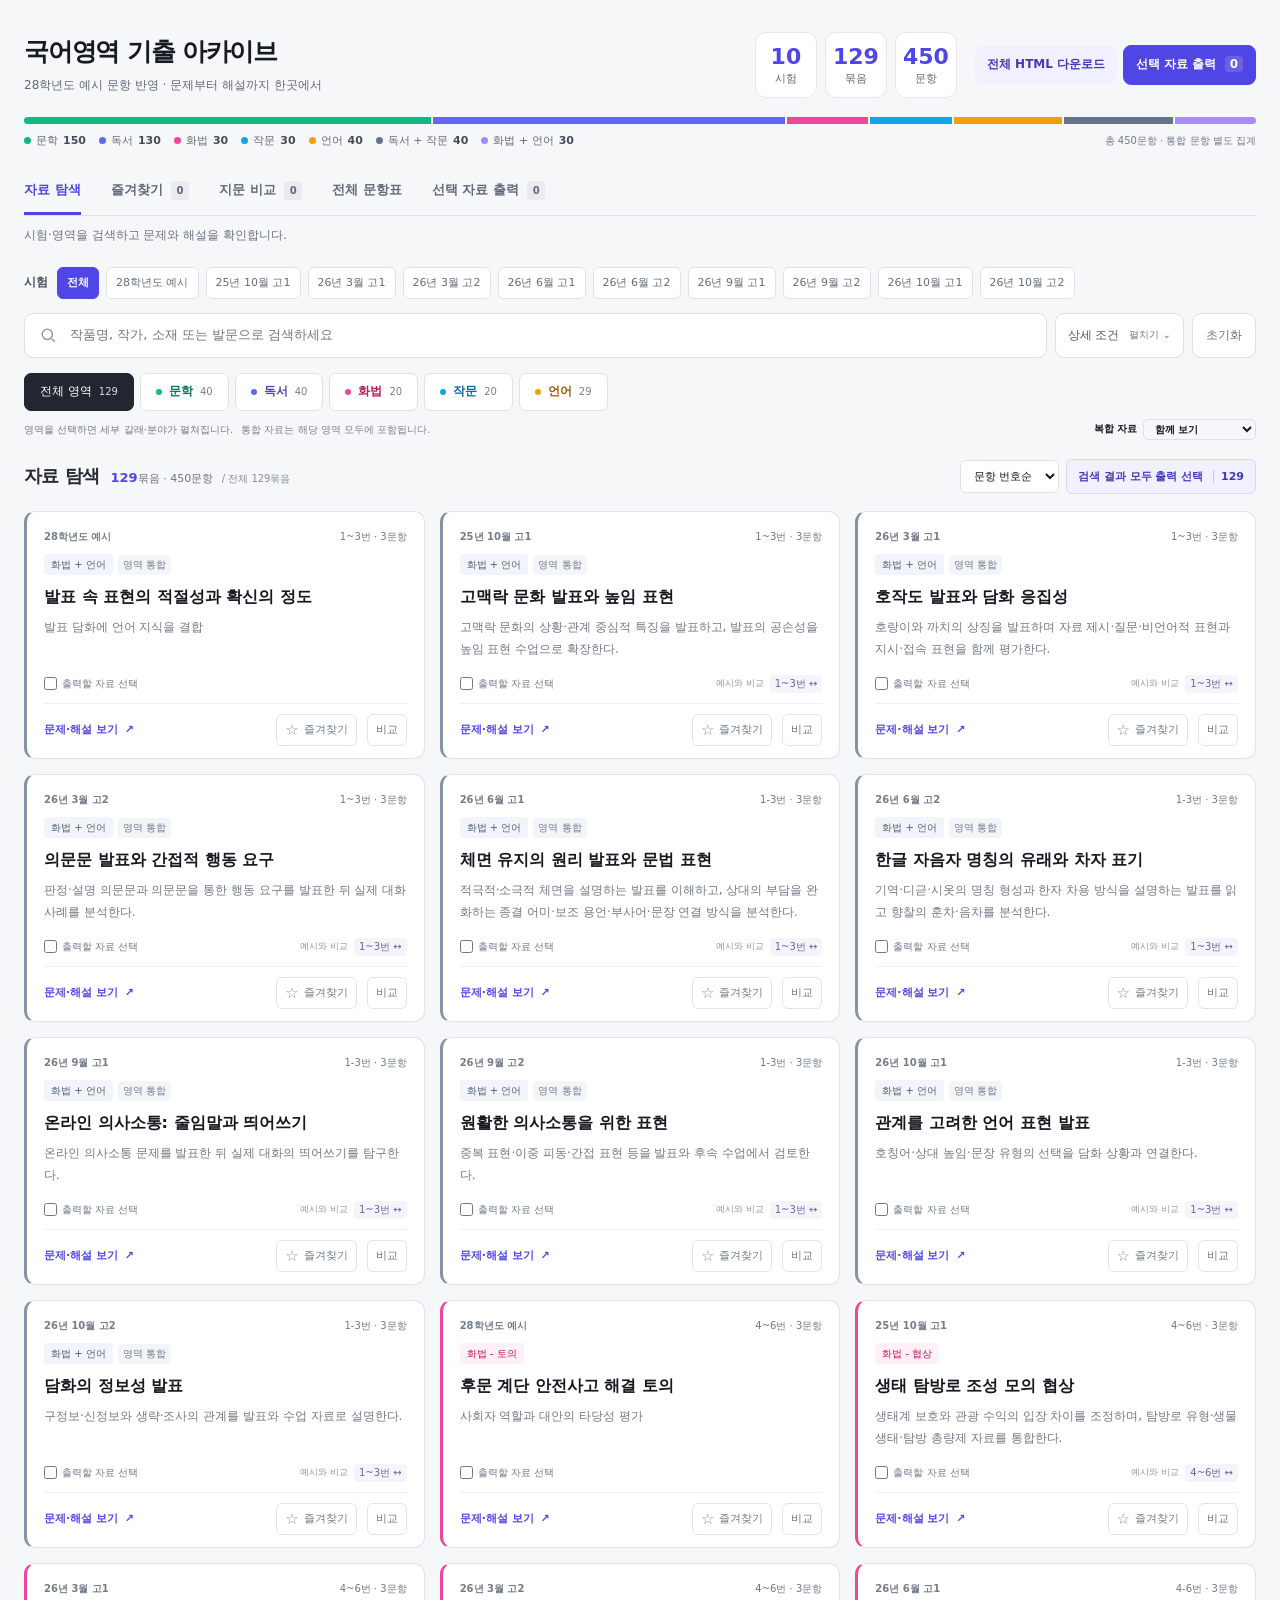
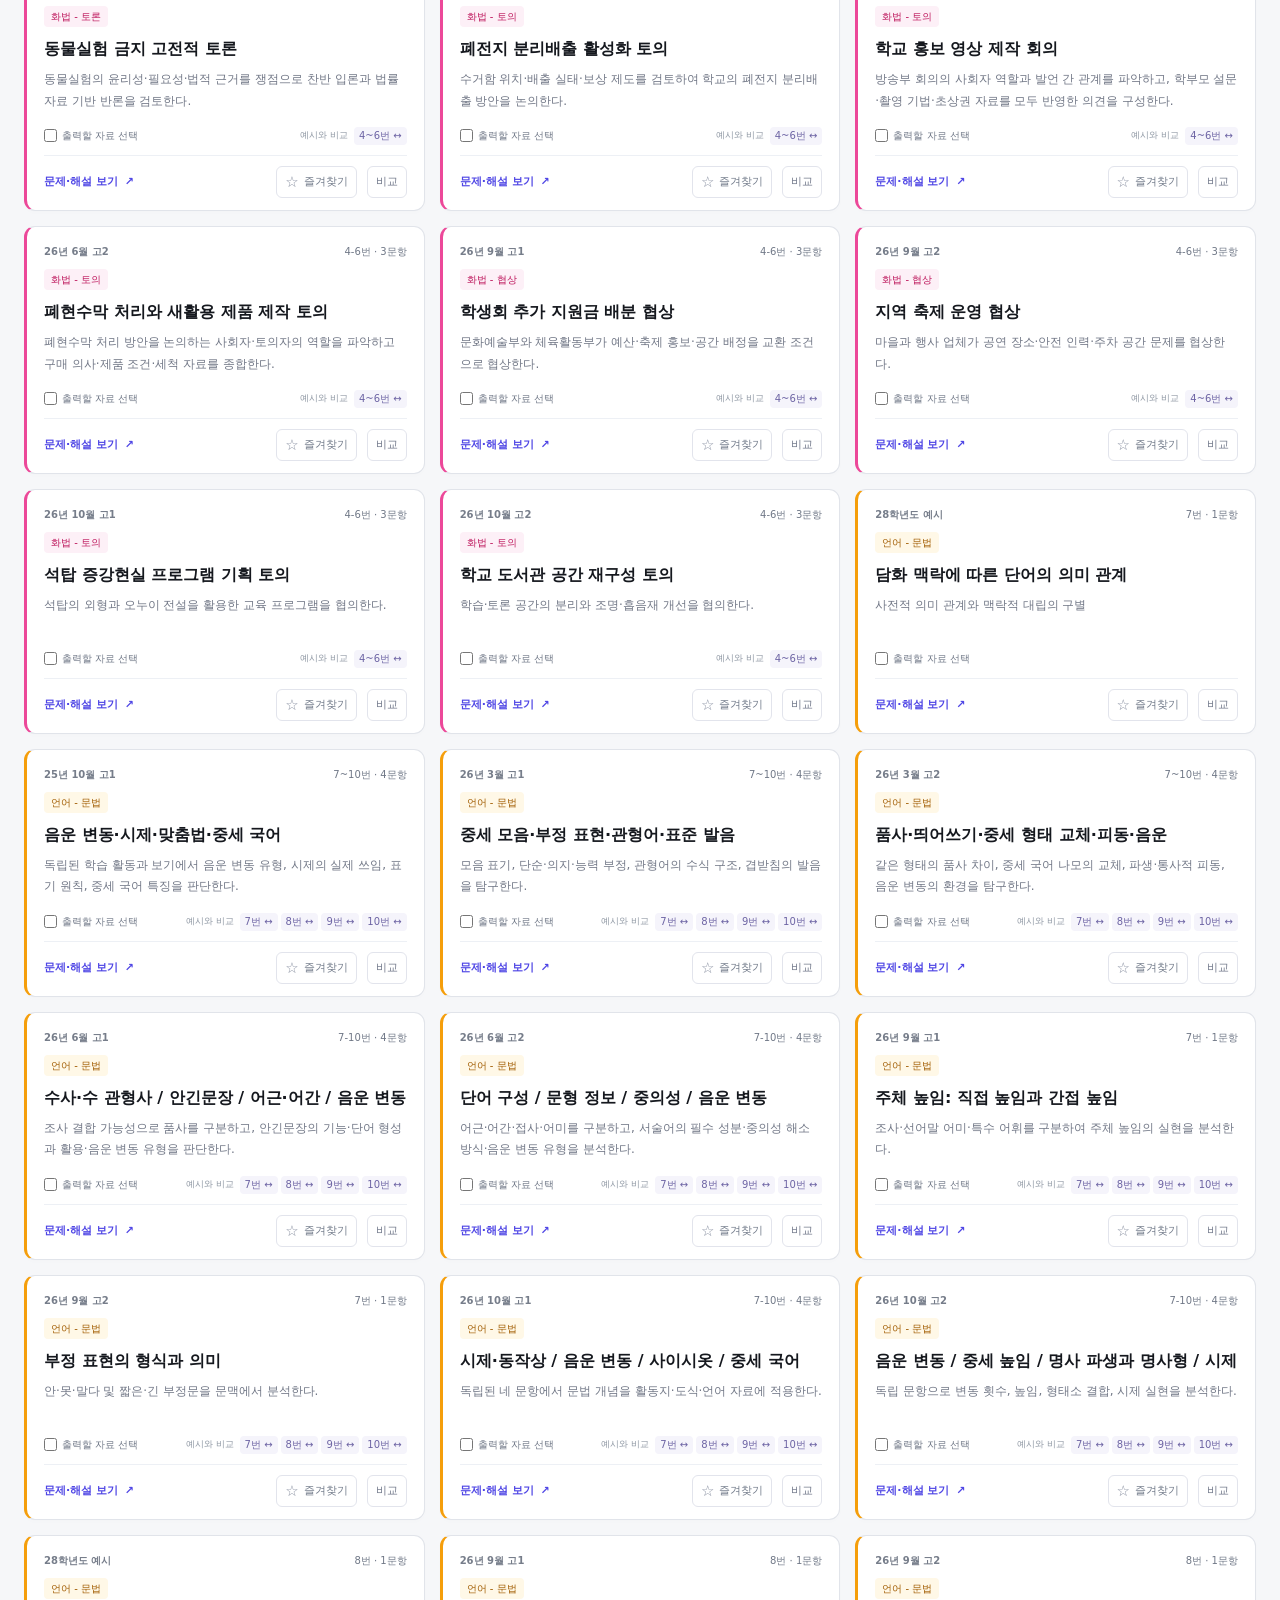
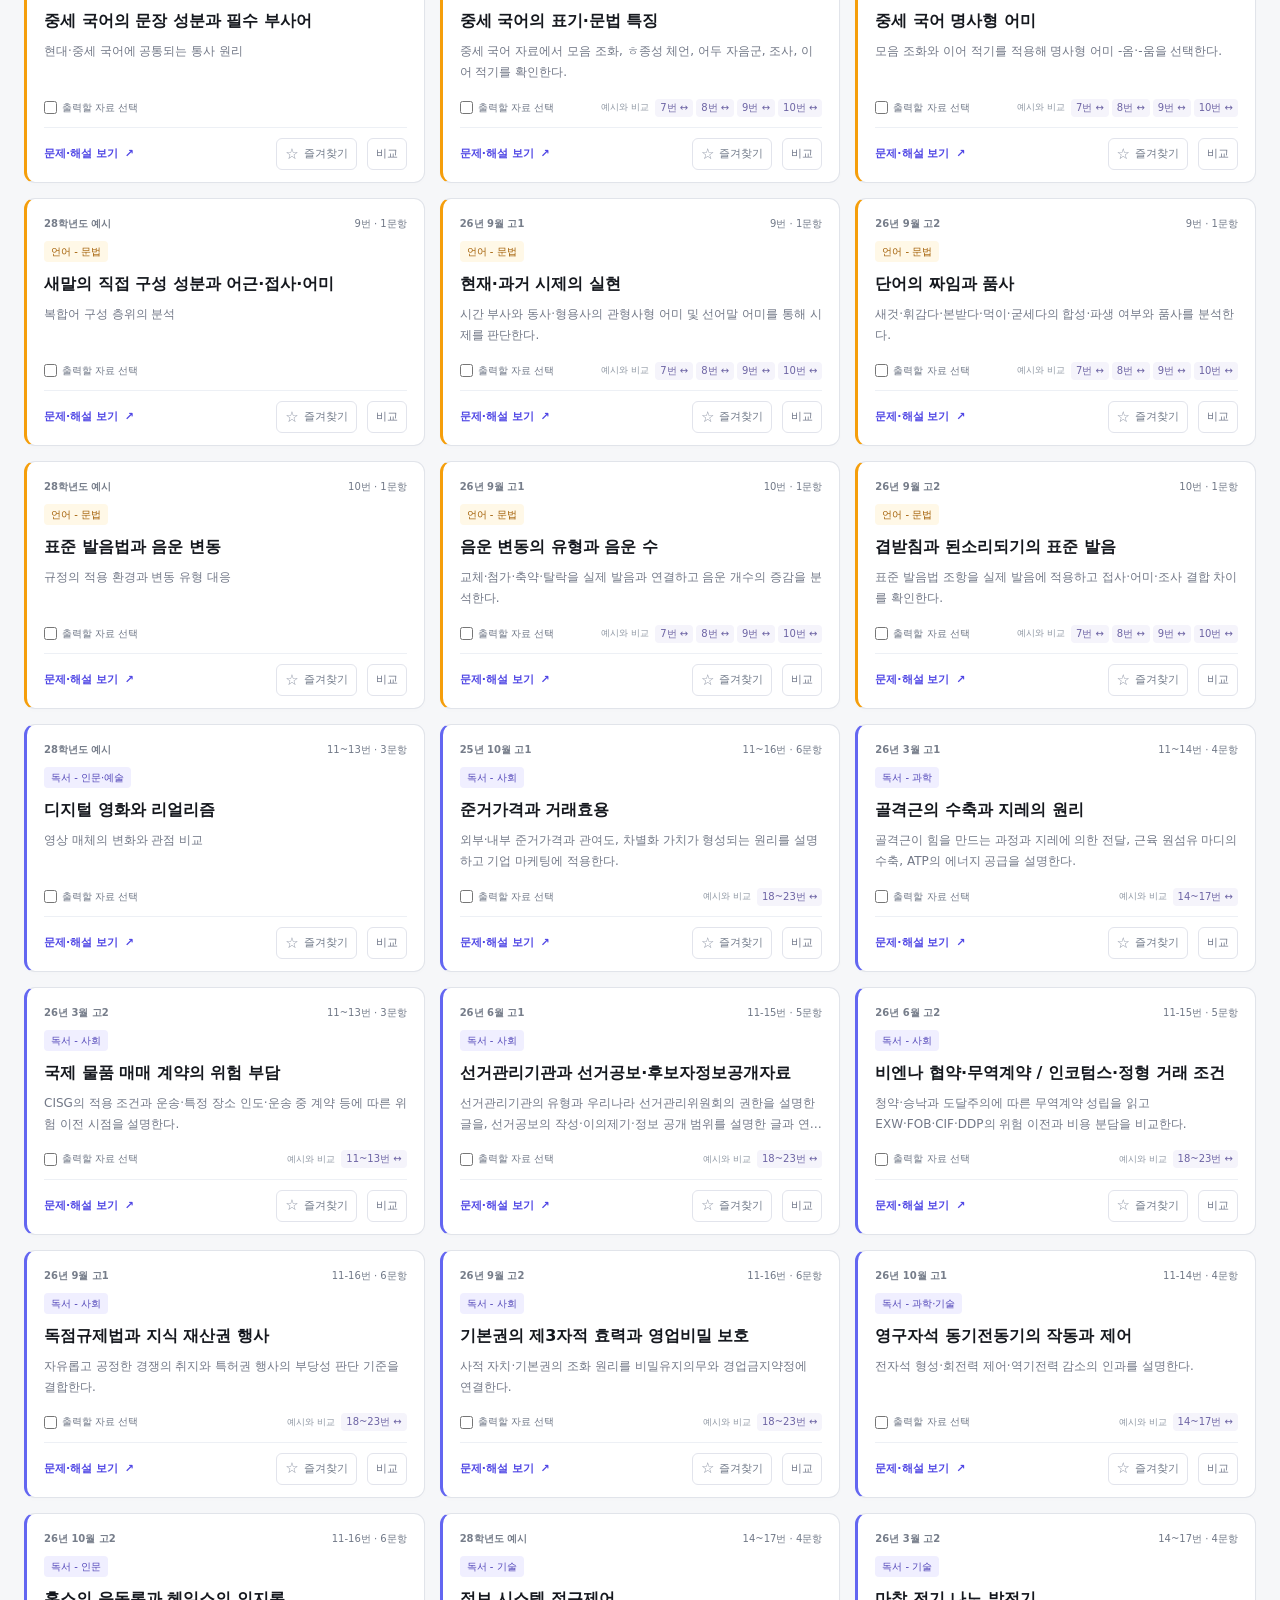
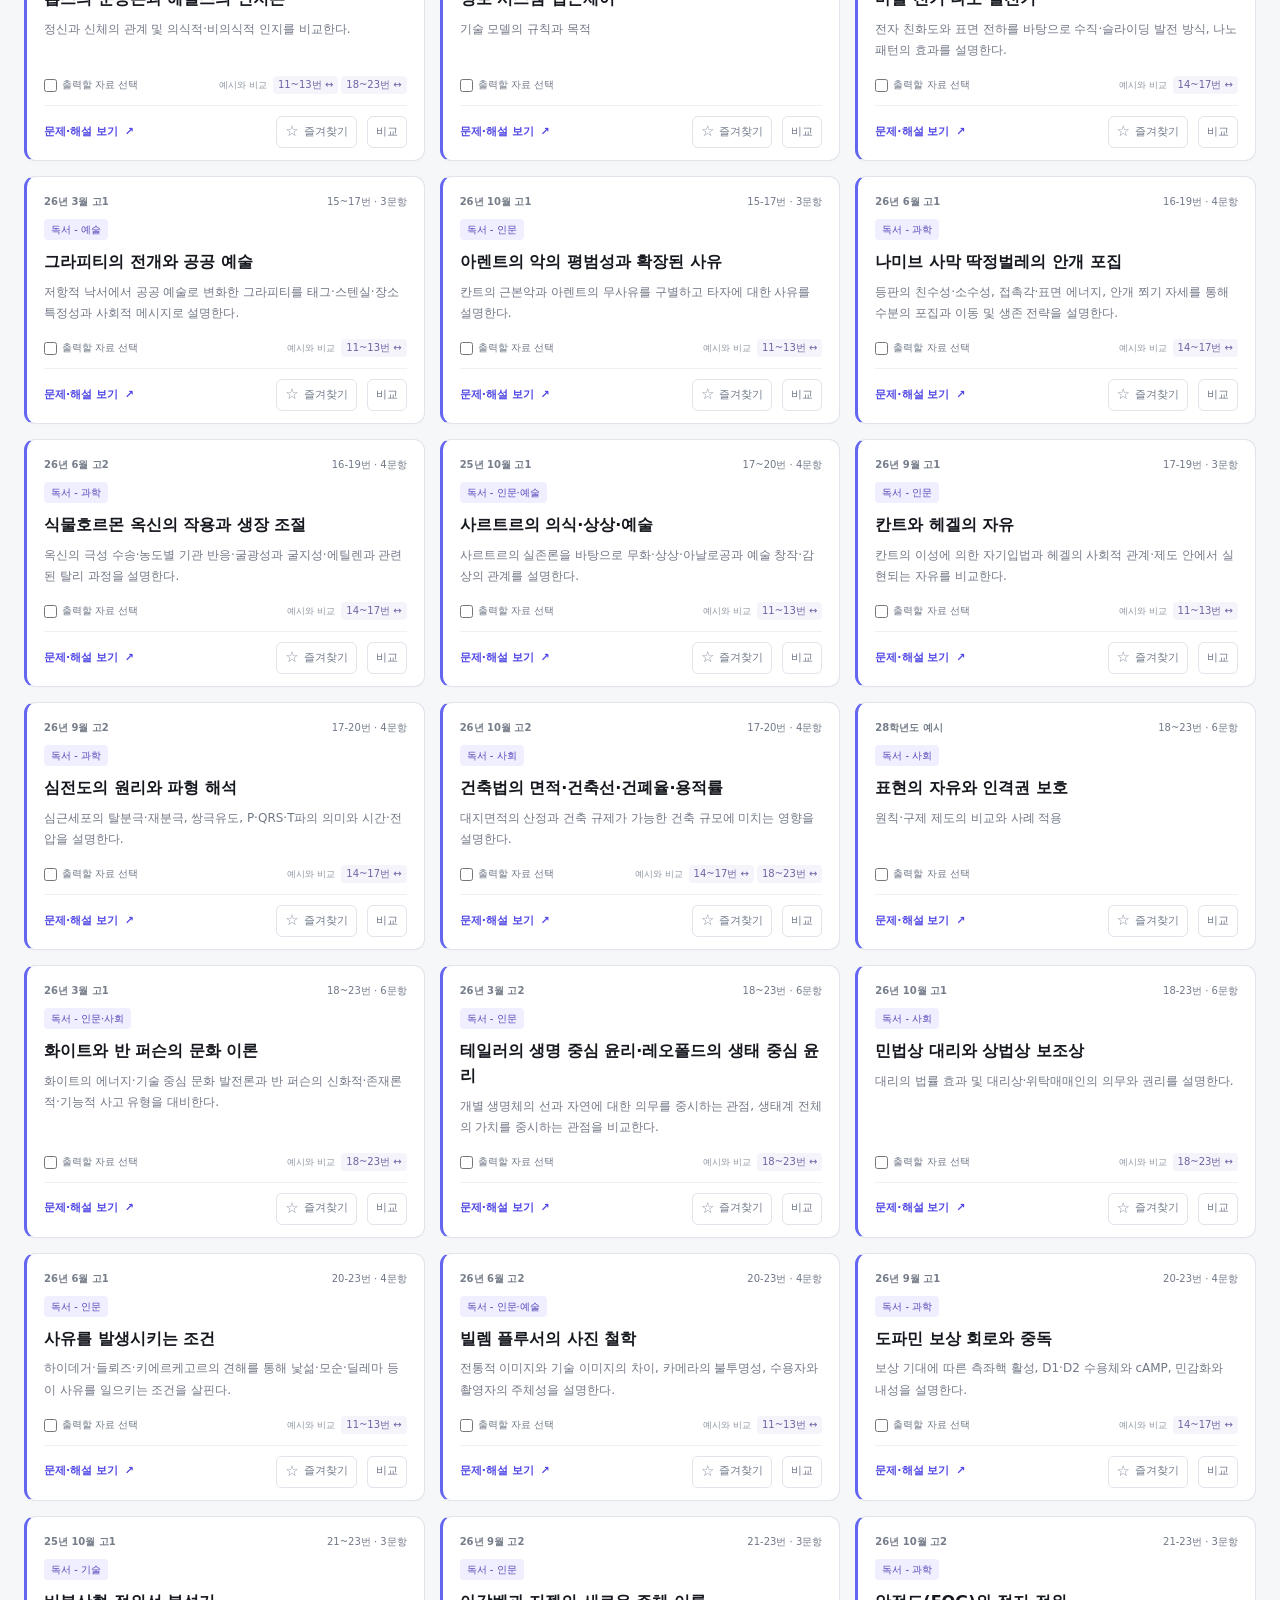
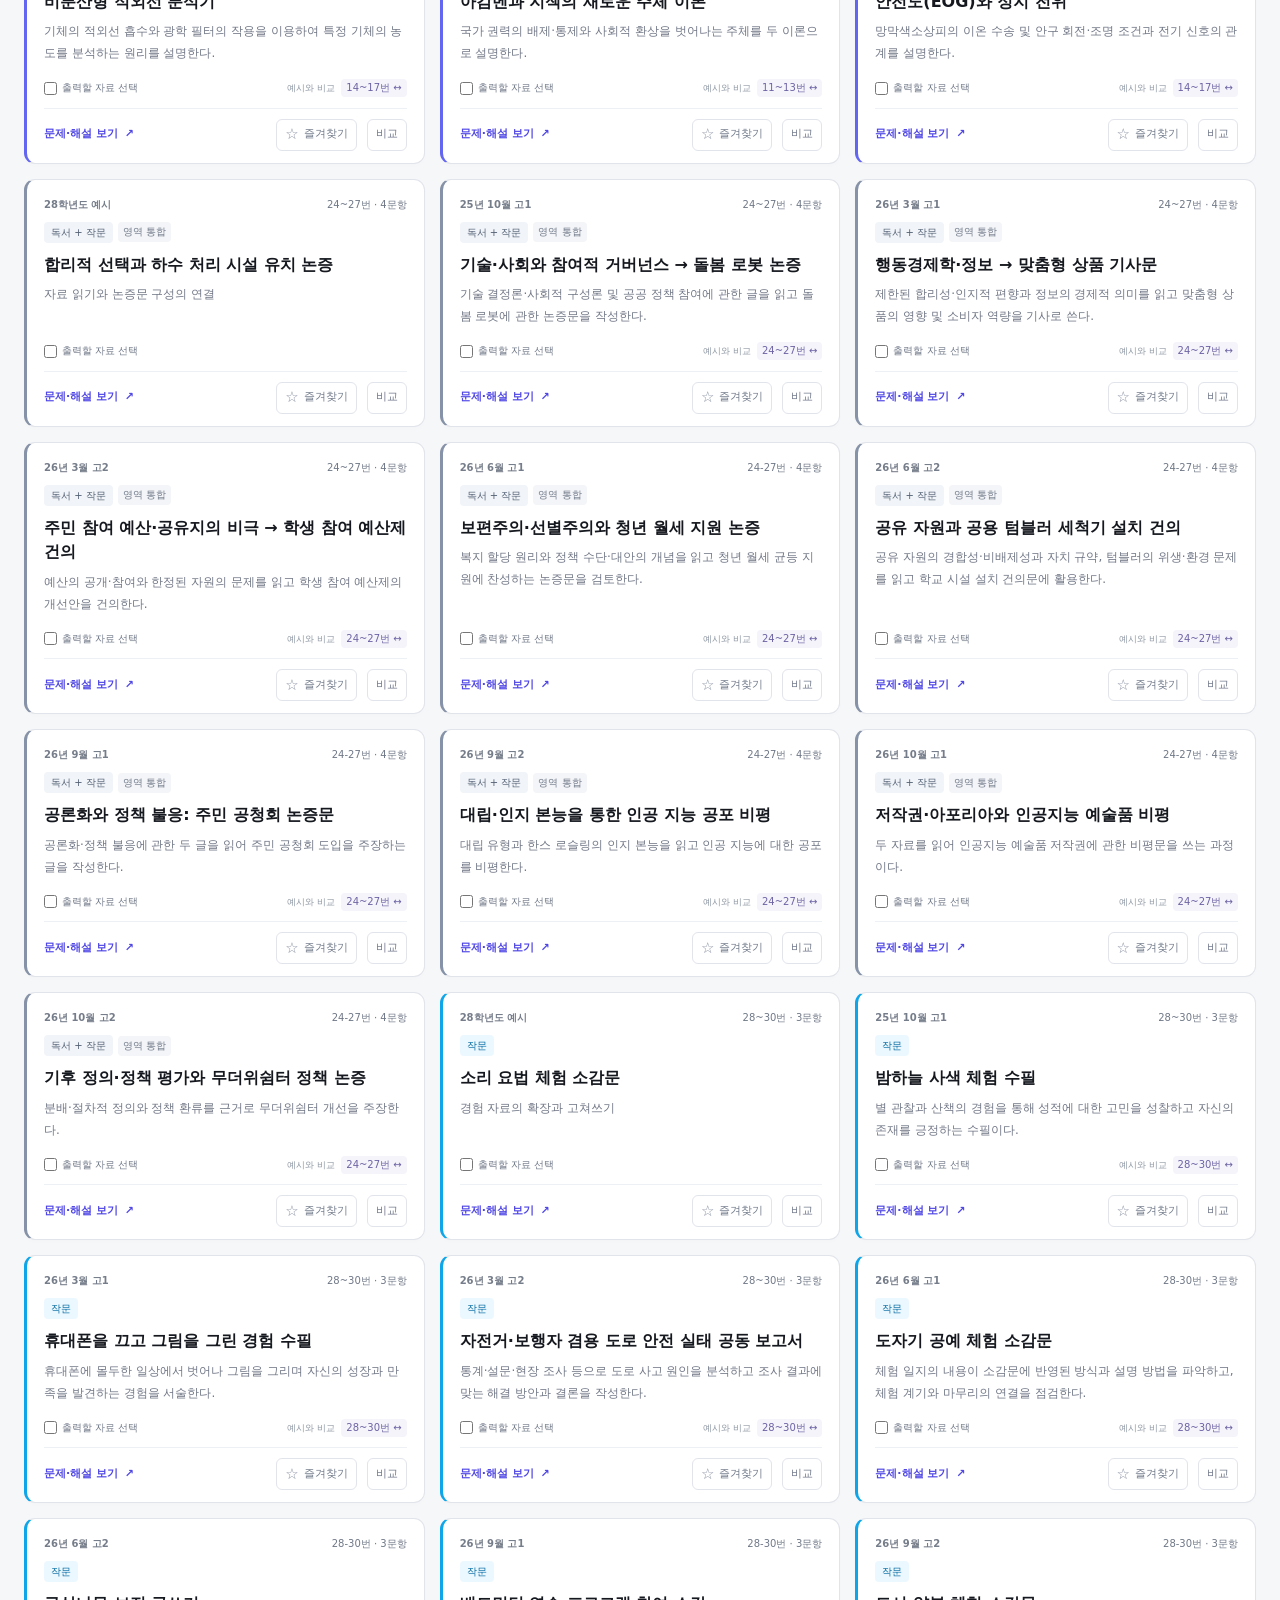
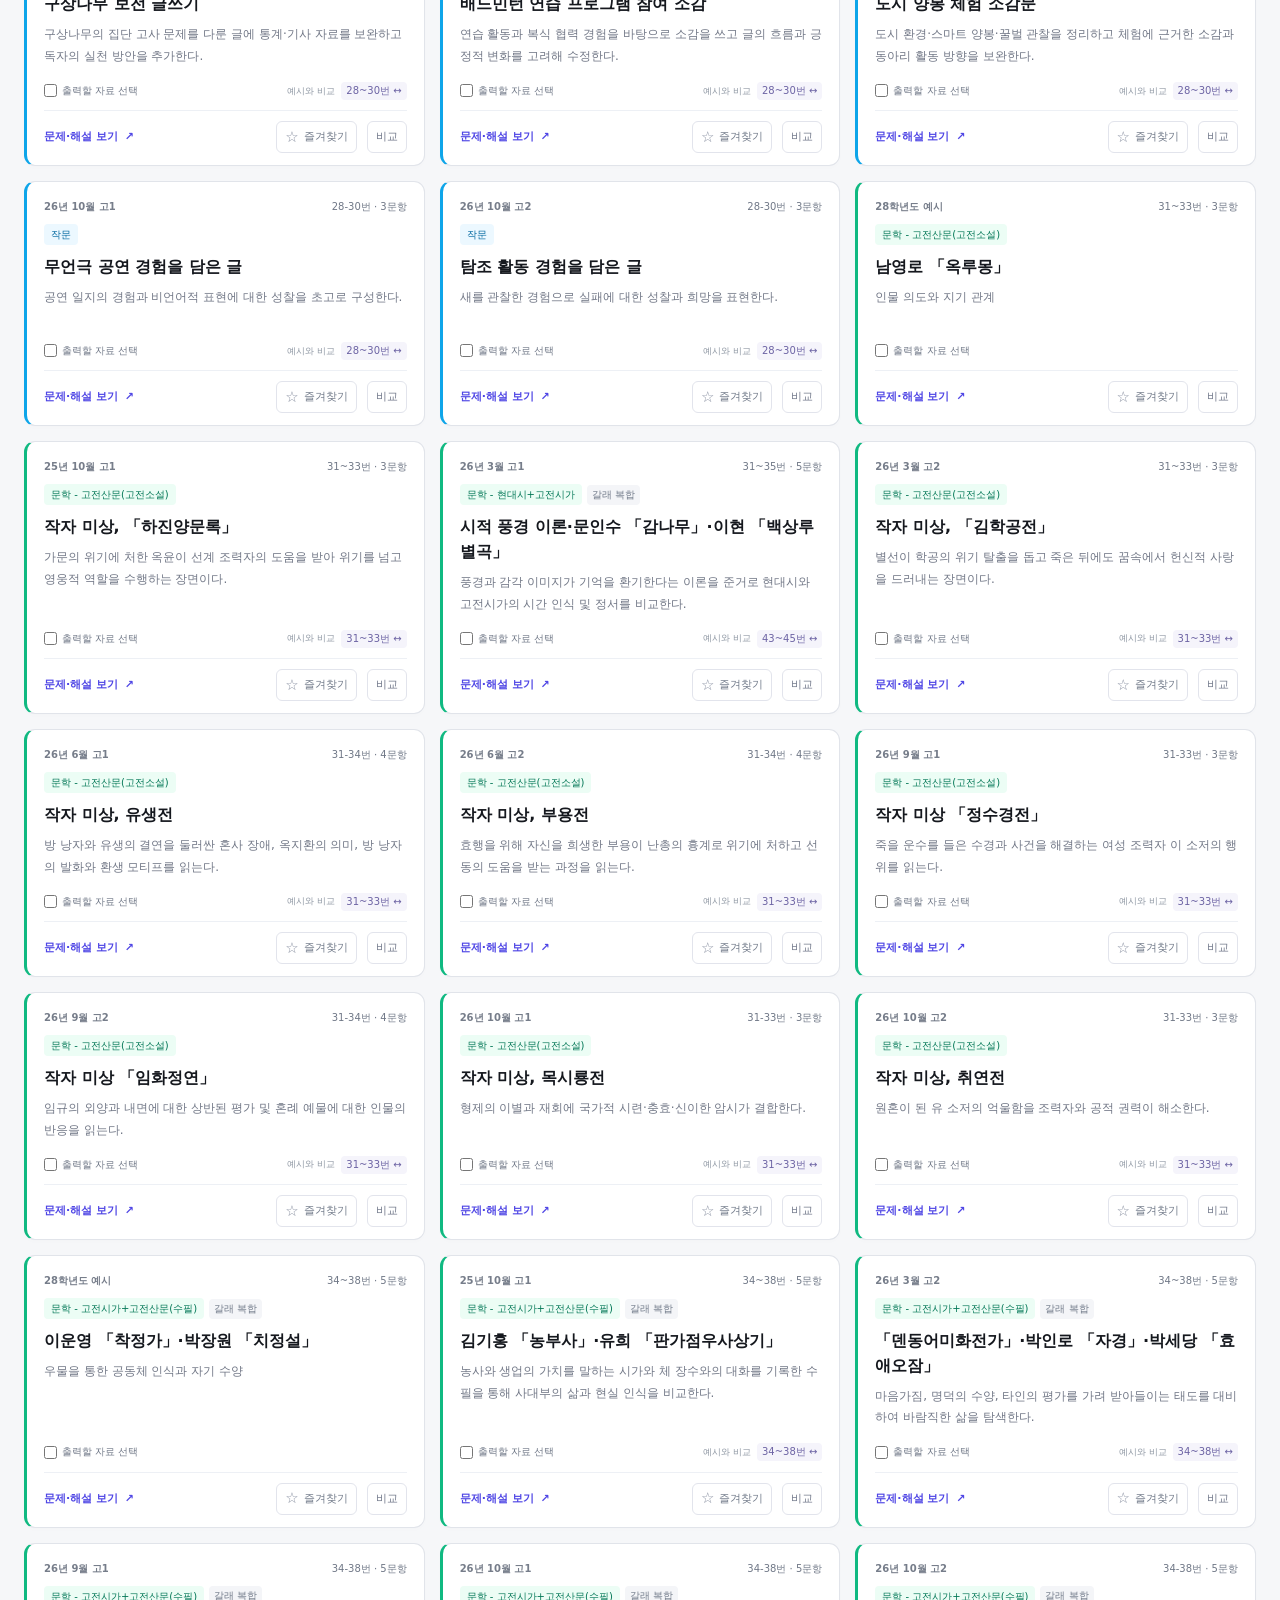
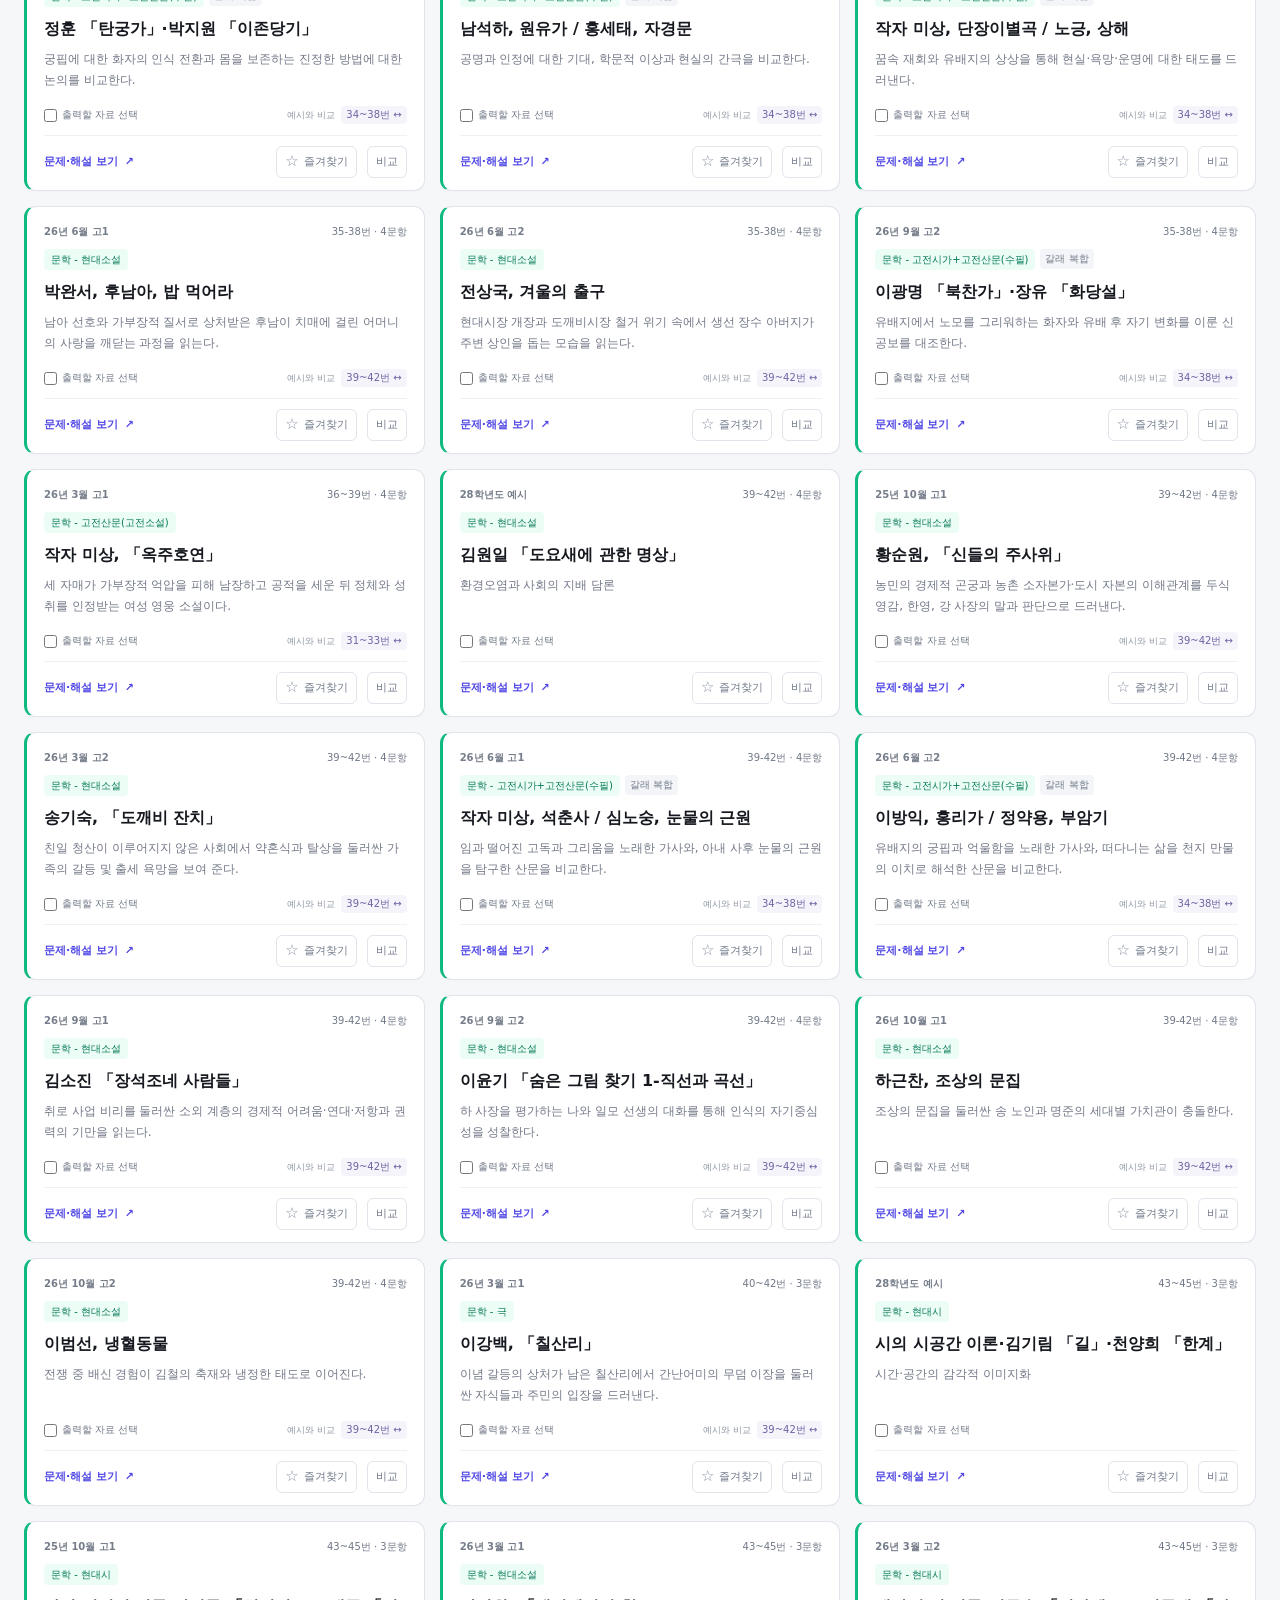
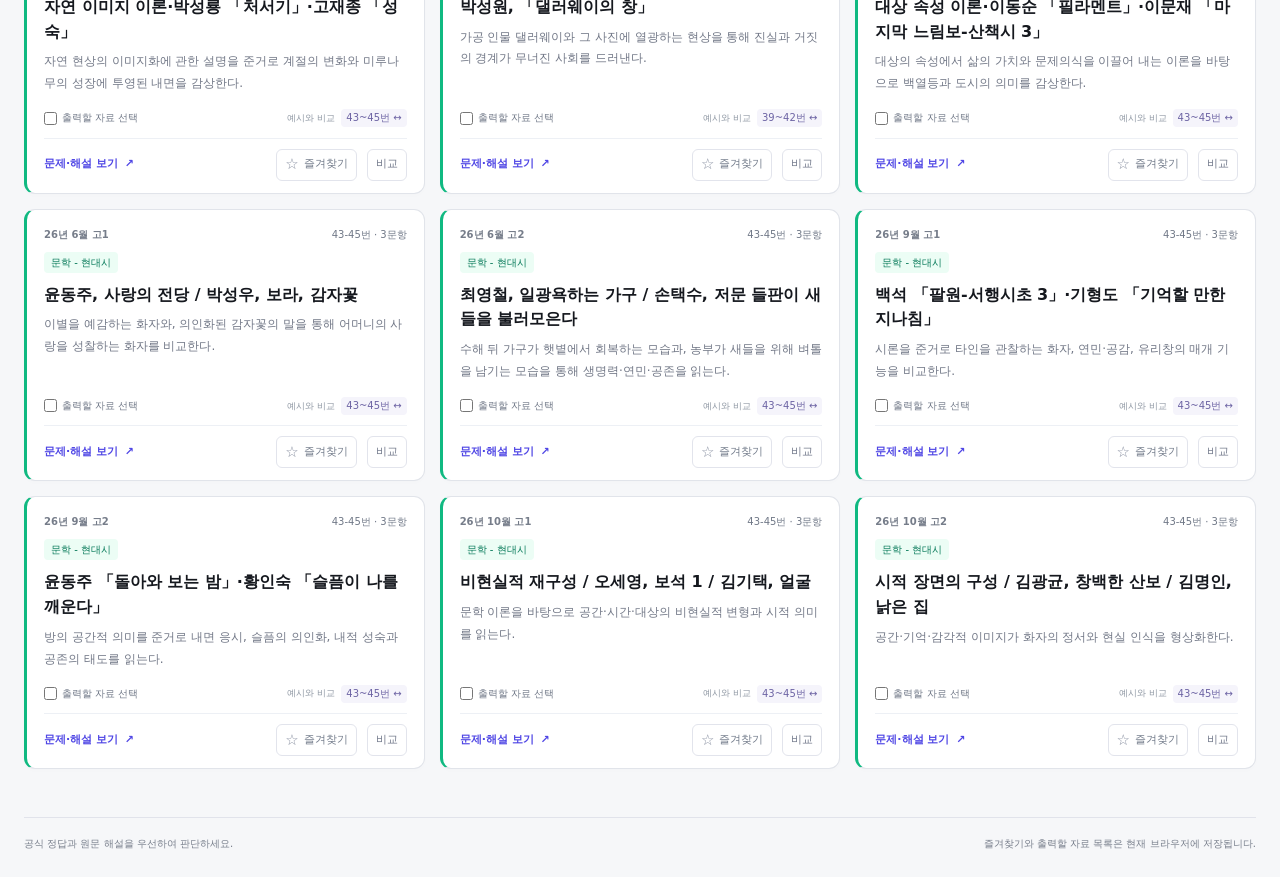
==== commit 0dce69c8: "Restore both image crop formats and add full HTML download link" ====
--- a/index.html
+++ b/index.html
@@ -11,7 +11,7 @@
 <header class="top">
   <a class="brand" href="#browse" aria-label="국어영역 기출 아카이브 처음으로"><span><b>국어영역 기출 아카이브</b><small>28학년도 예시 문항 반영 · 문제부터 해설까지 한곳에서</small></span></a>
   <div id="stats" class="stats" aria-label="수록 자료"></div>
-  <div class="top-actions"><button id="printBtn" class="button primary">선택 자료 출력 <span id="collectionCountTop">0</span></button></div>
+  <div class="top-actions"><a class="button secondary" href="korean_exam_archive.html" download>전체 HTML 다운로드</a><button id="printBtn" class="button primary">선택 자료 출력 <span id="collectionCountTop">0</span></button></div>
 </header>
 <section id="archiveOverview" class="archive-overview" aria-label="수록 문항의 영역별 구성"></section>
 <nav class="view-nav" aria-label="자료 보기 방식"><button data-view="browse" class="active">자료 탐색</button><button data-view="favorites">즐겨찾기 <span id="favoritesCount">0</span></button><button data-view="compare">지문 비교 <span id="selectionCount">0</span></button><button data-view="table">전체 문항표</button><button data-view="collection">선택 자료 출력 <span id="collectionCount">0</span></button></nav>
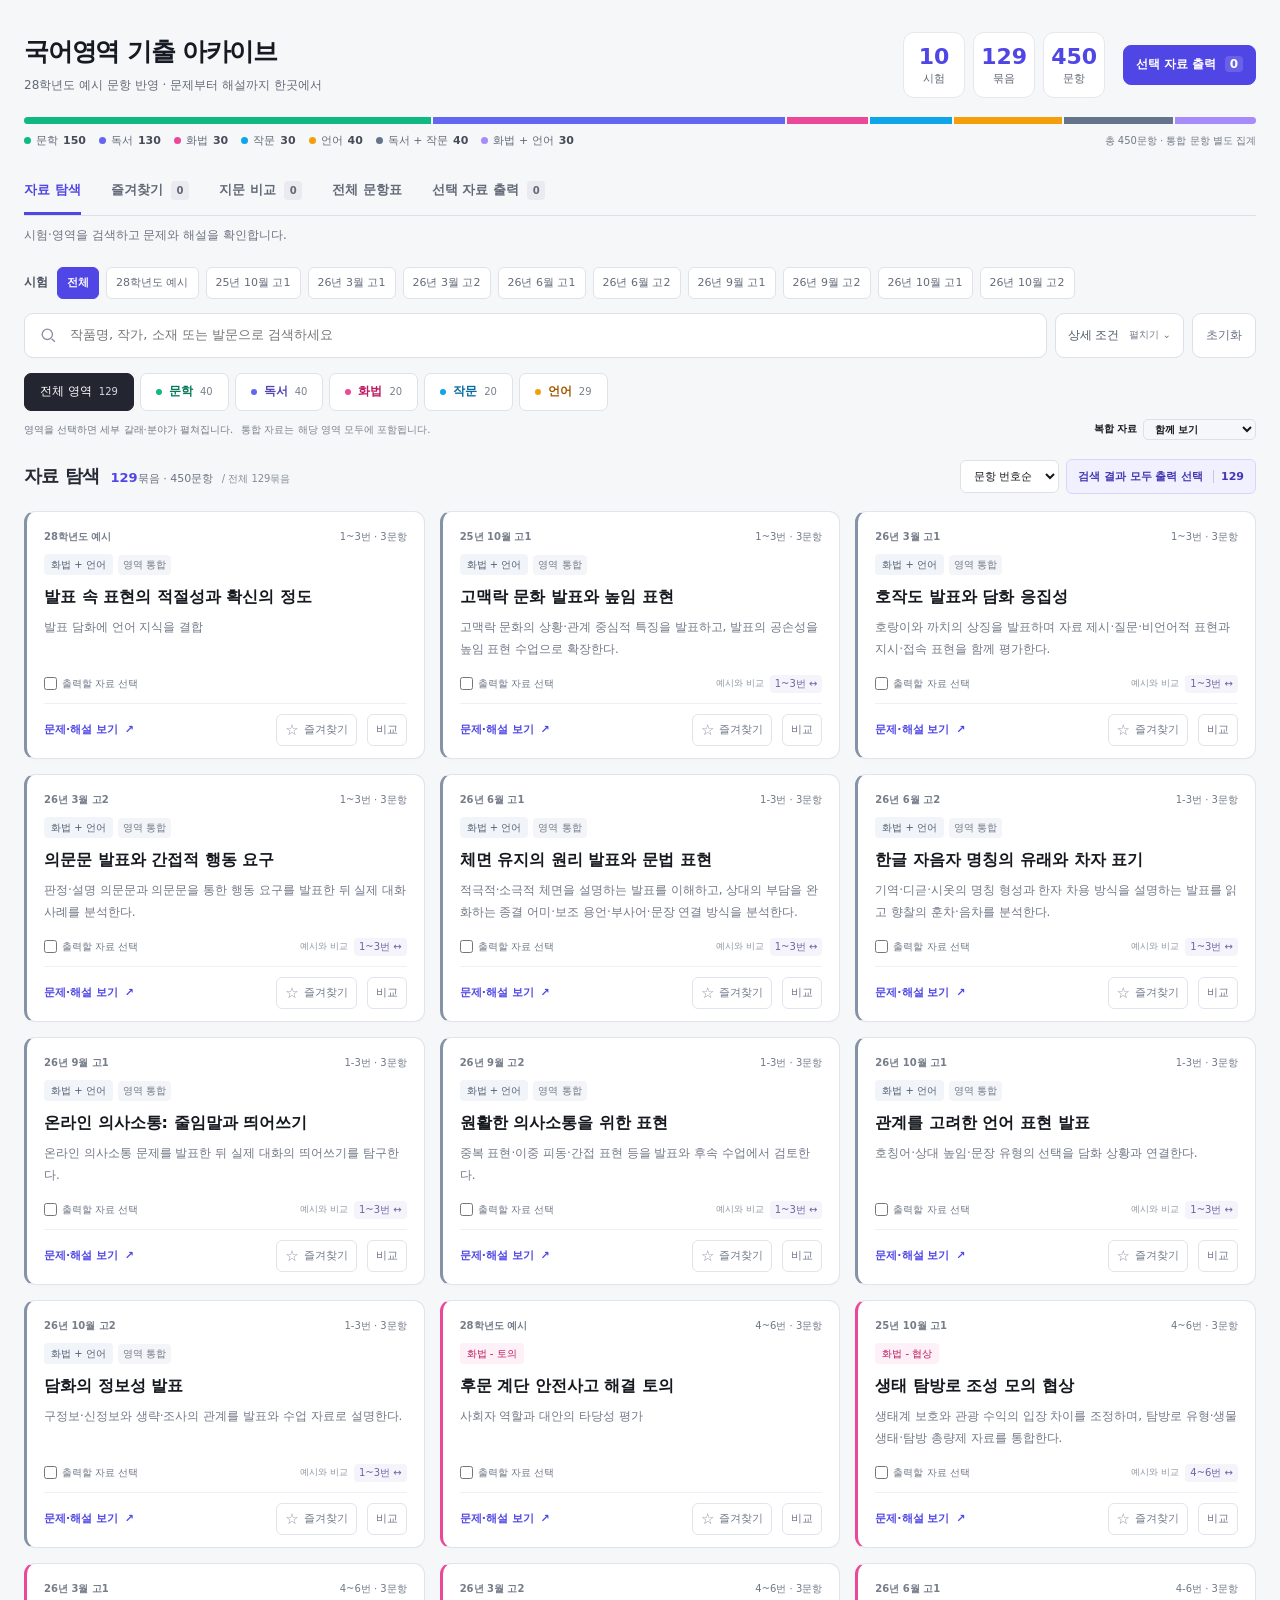
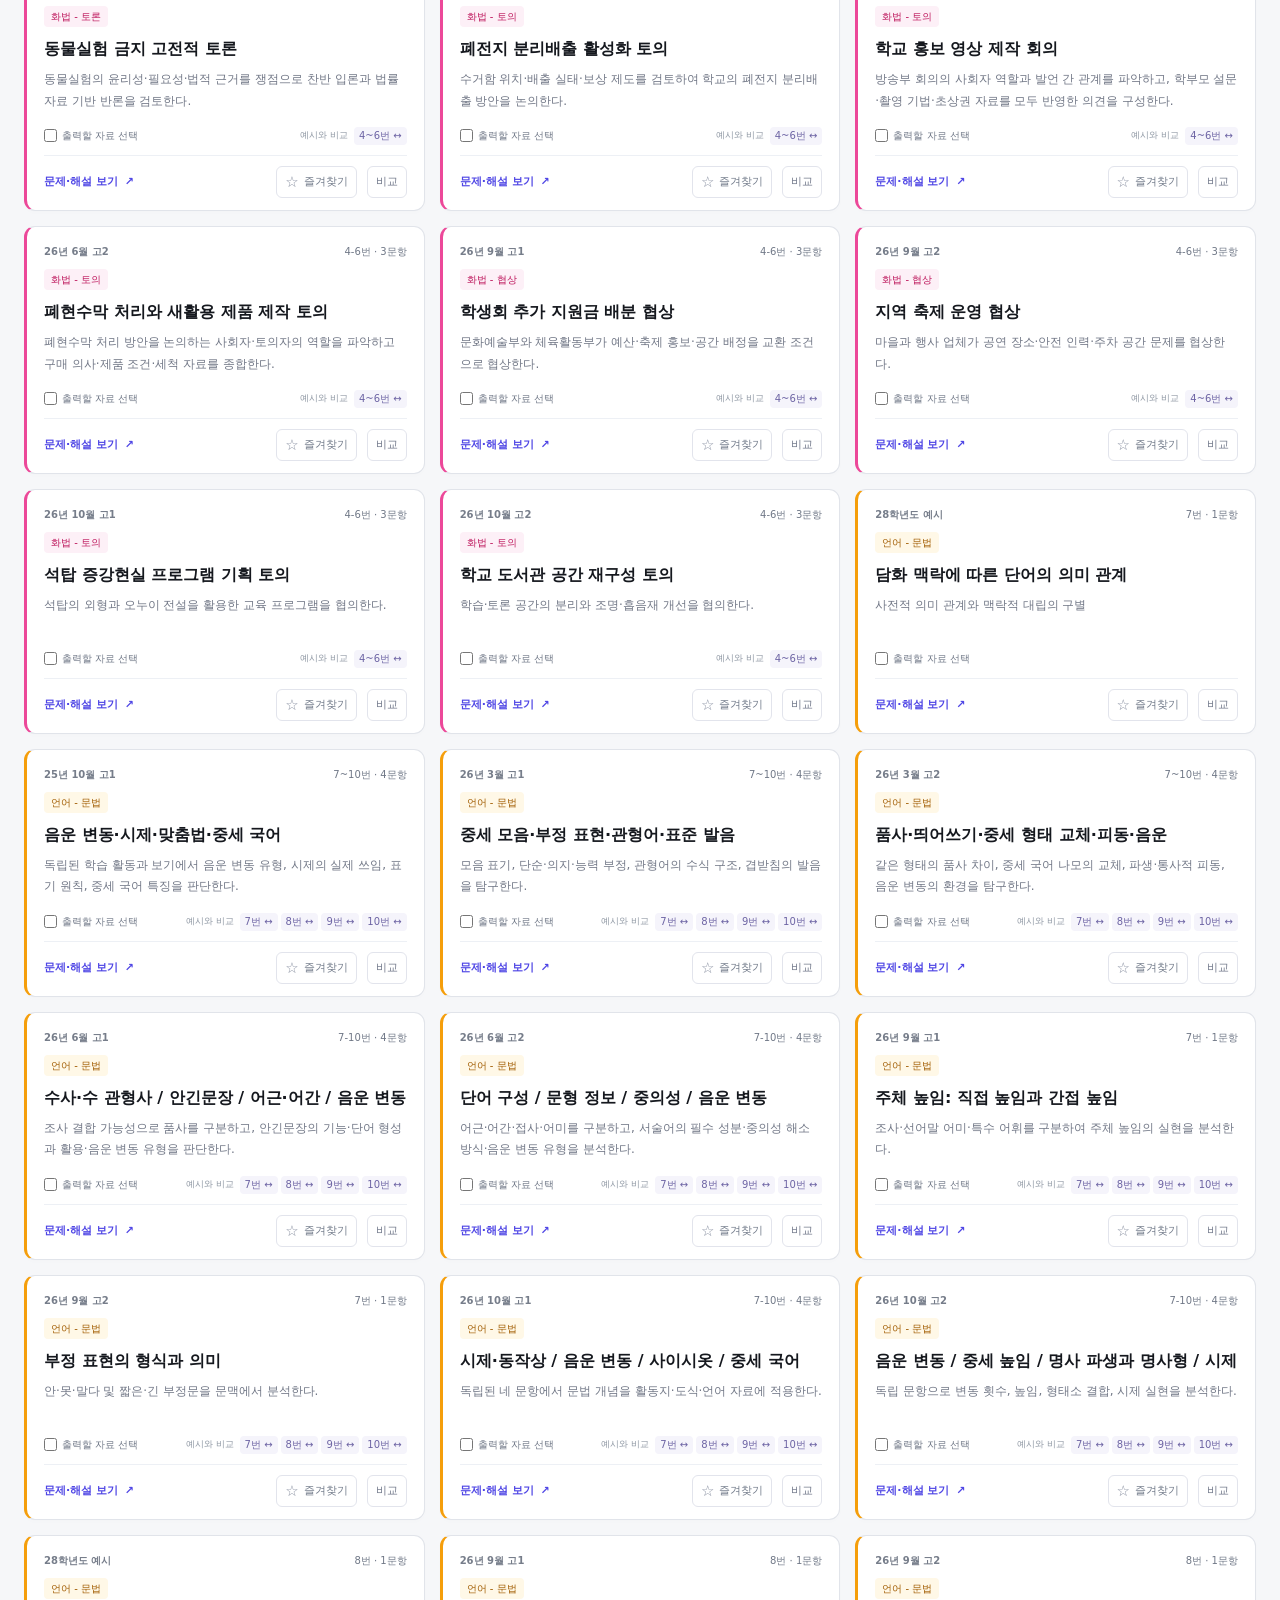
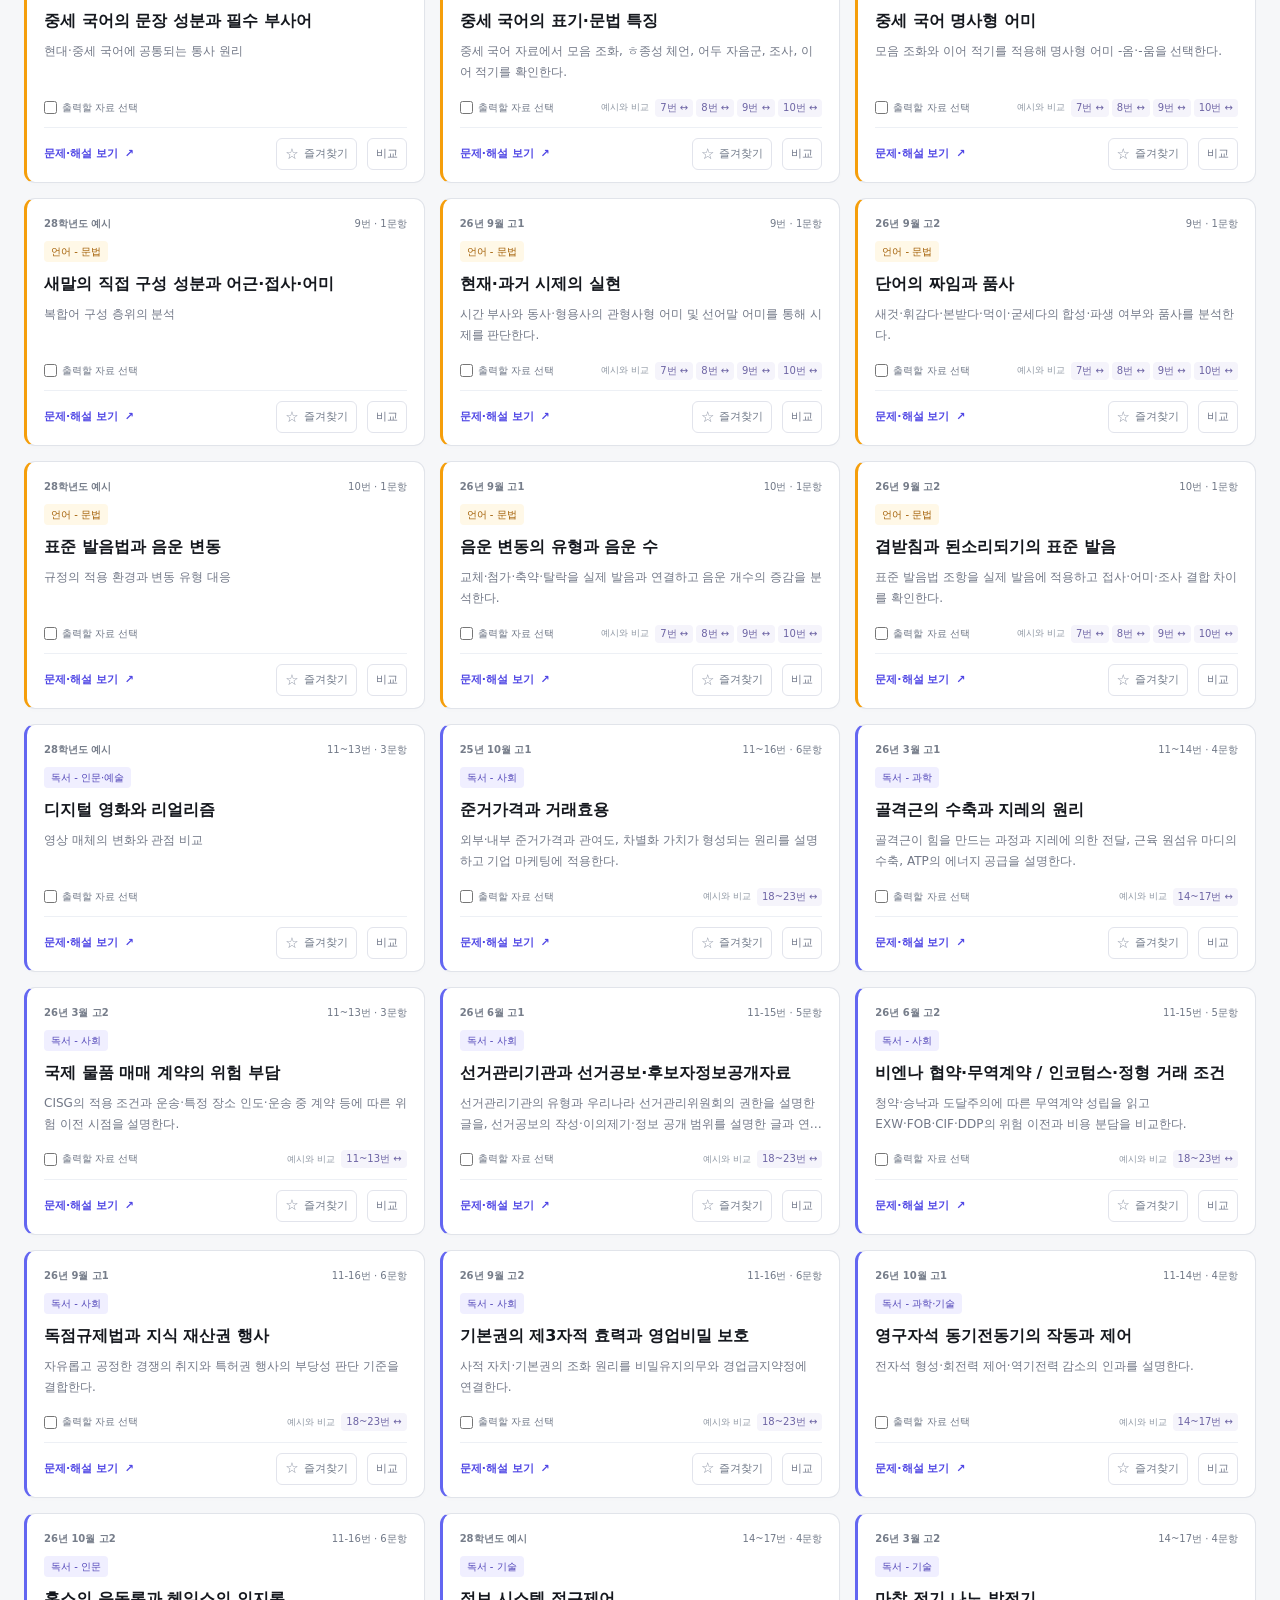
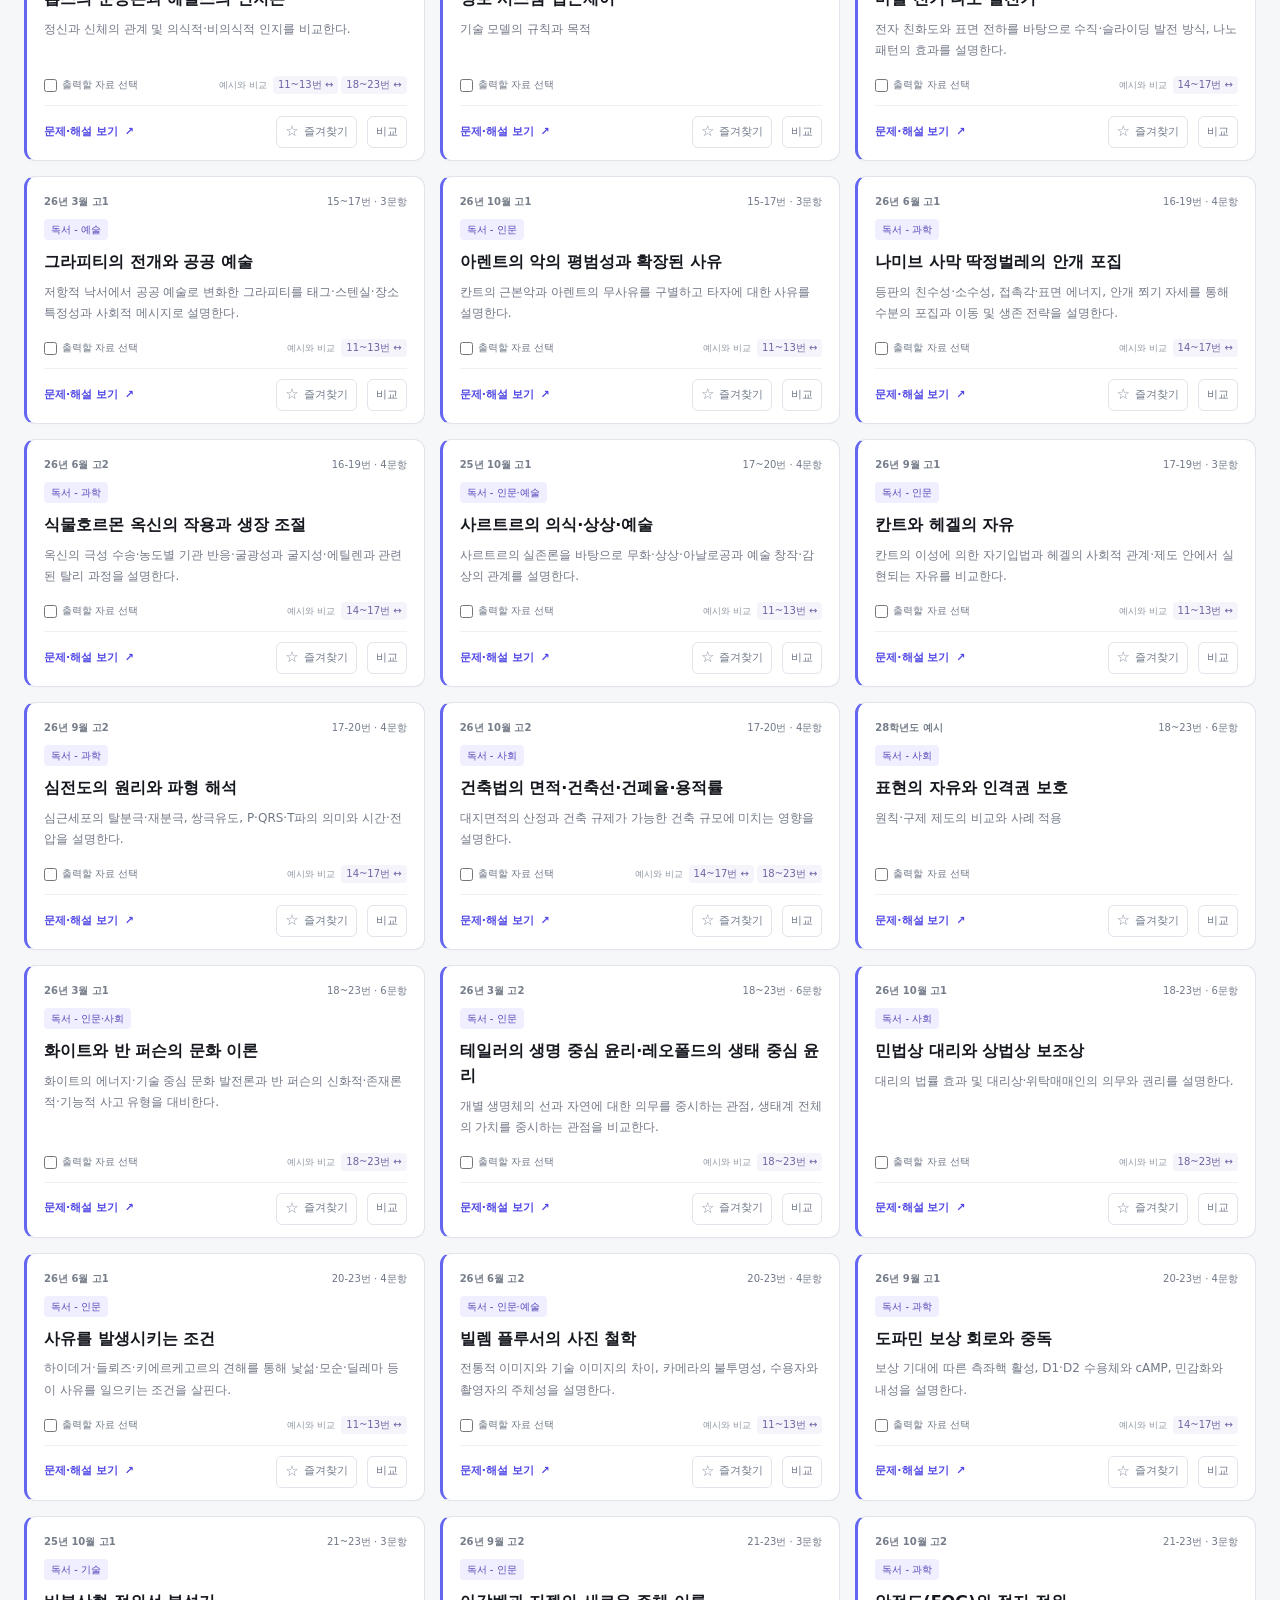
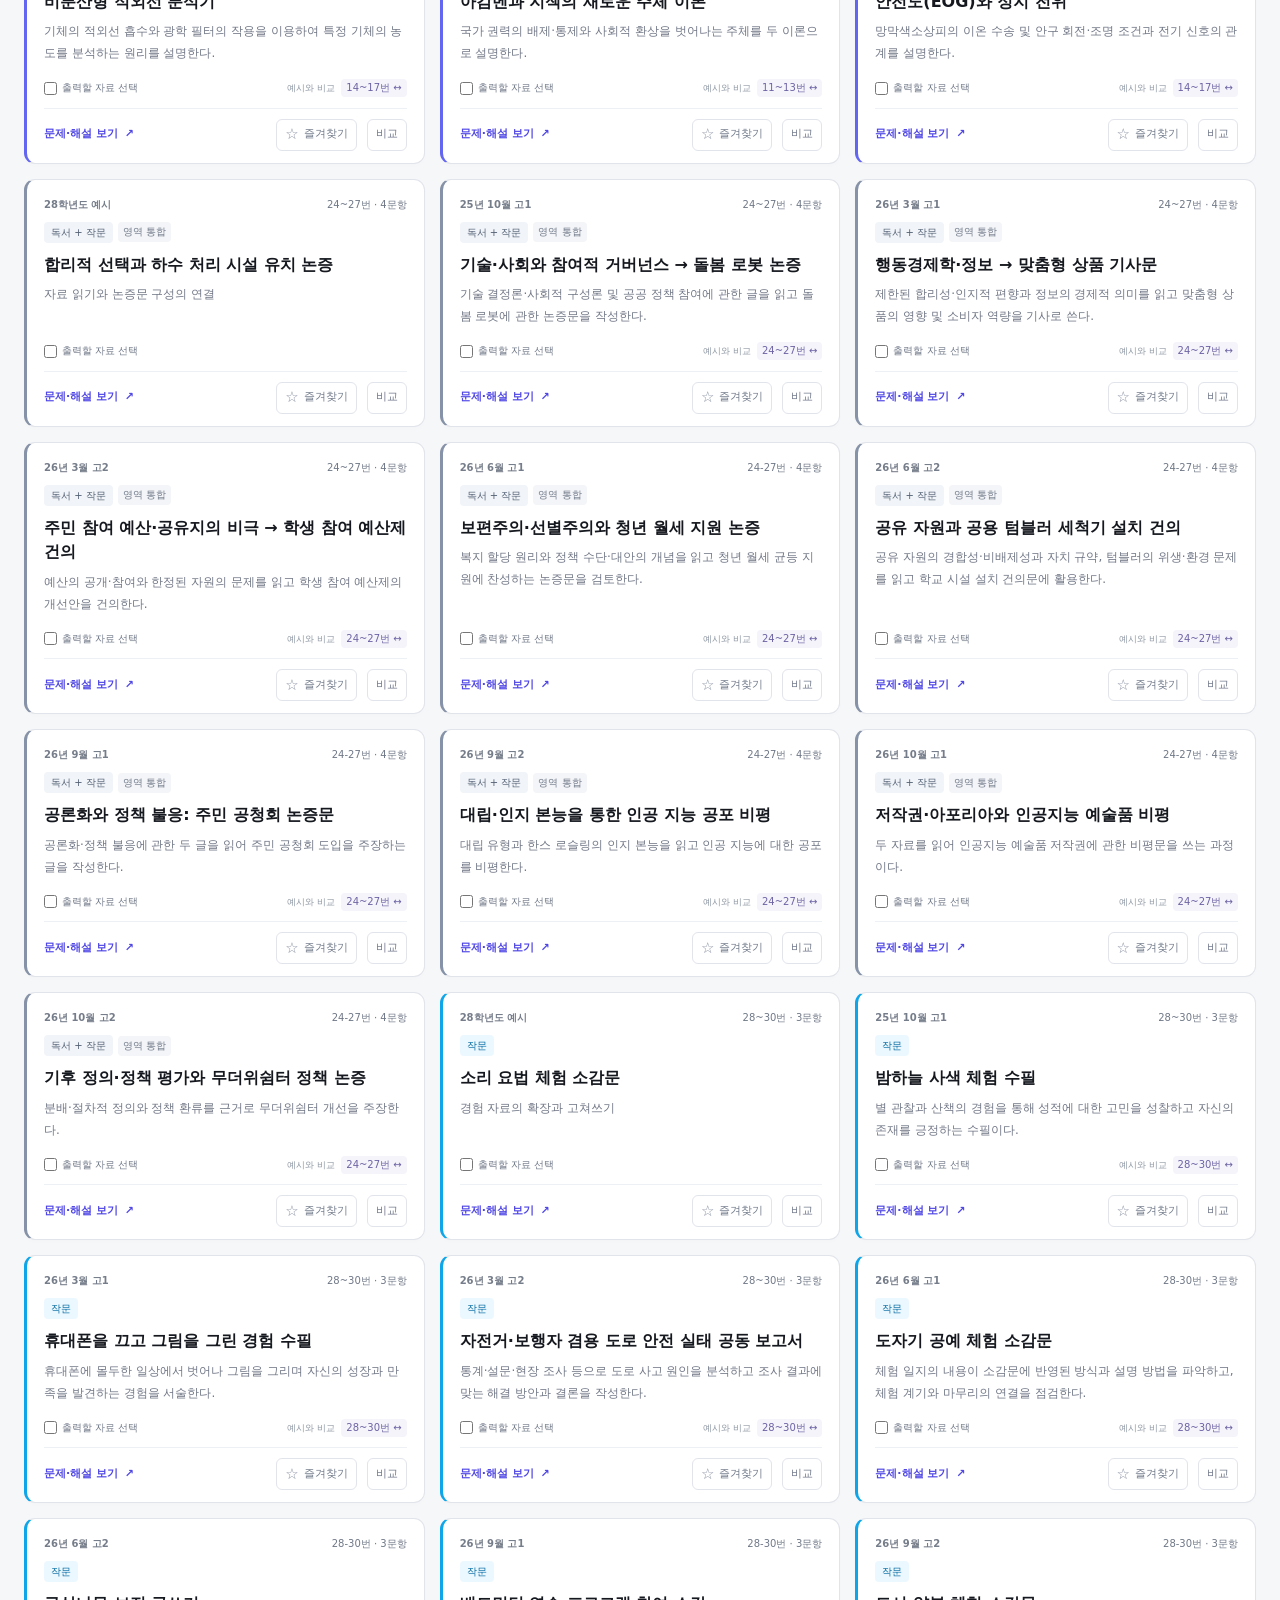
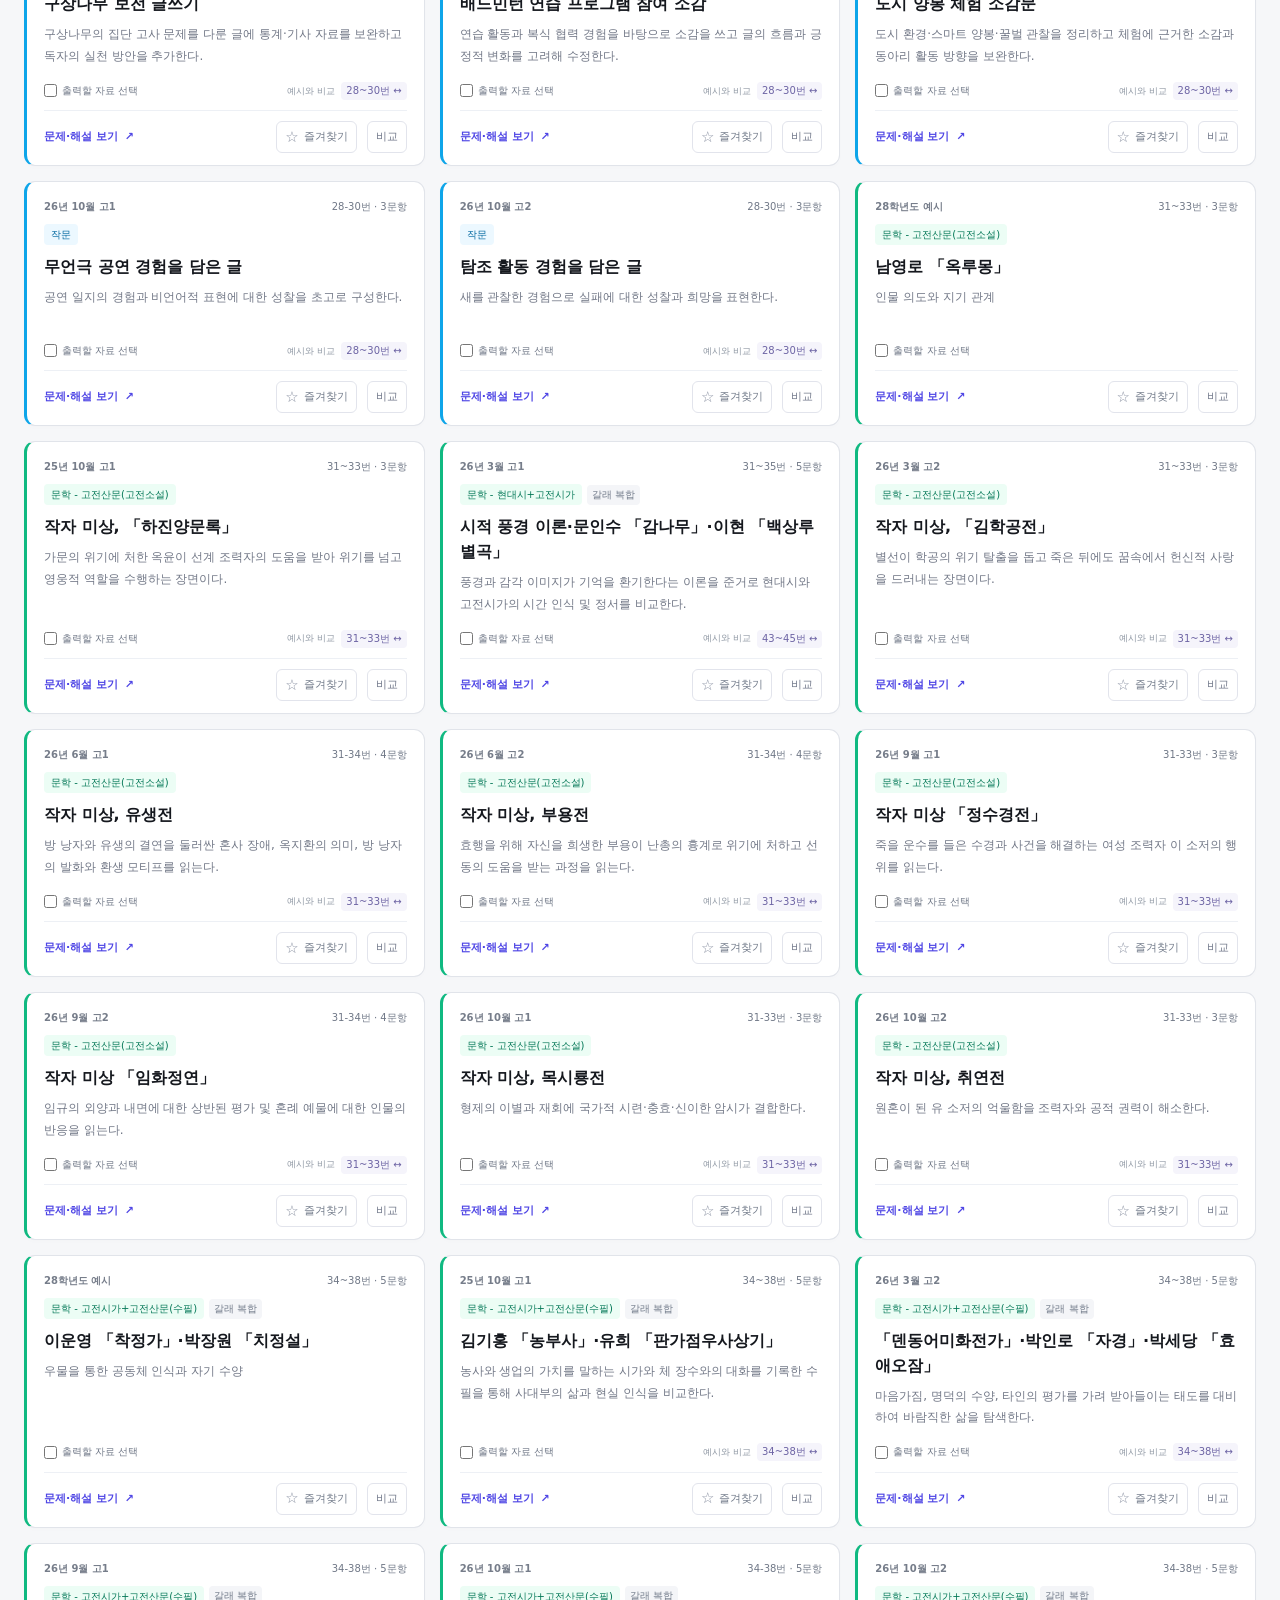
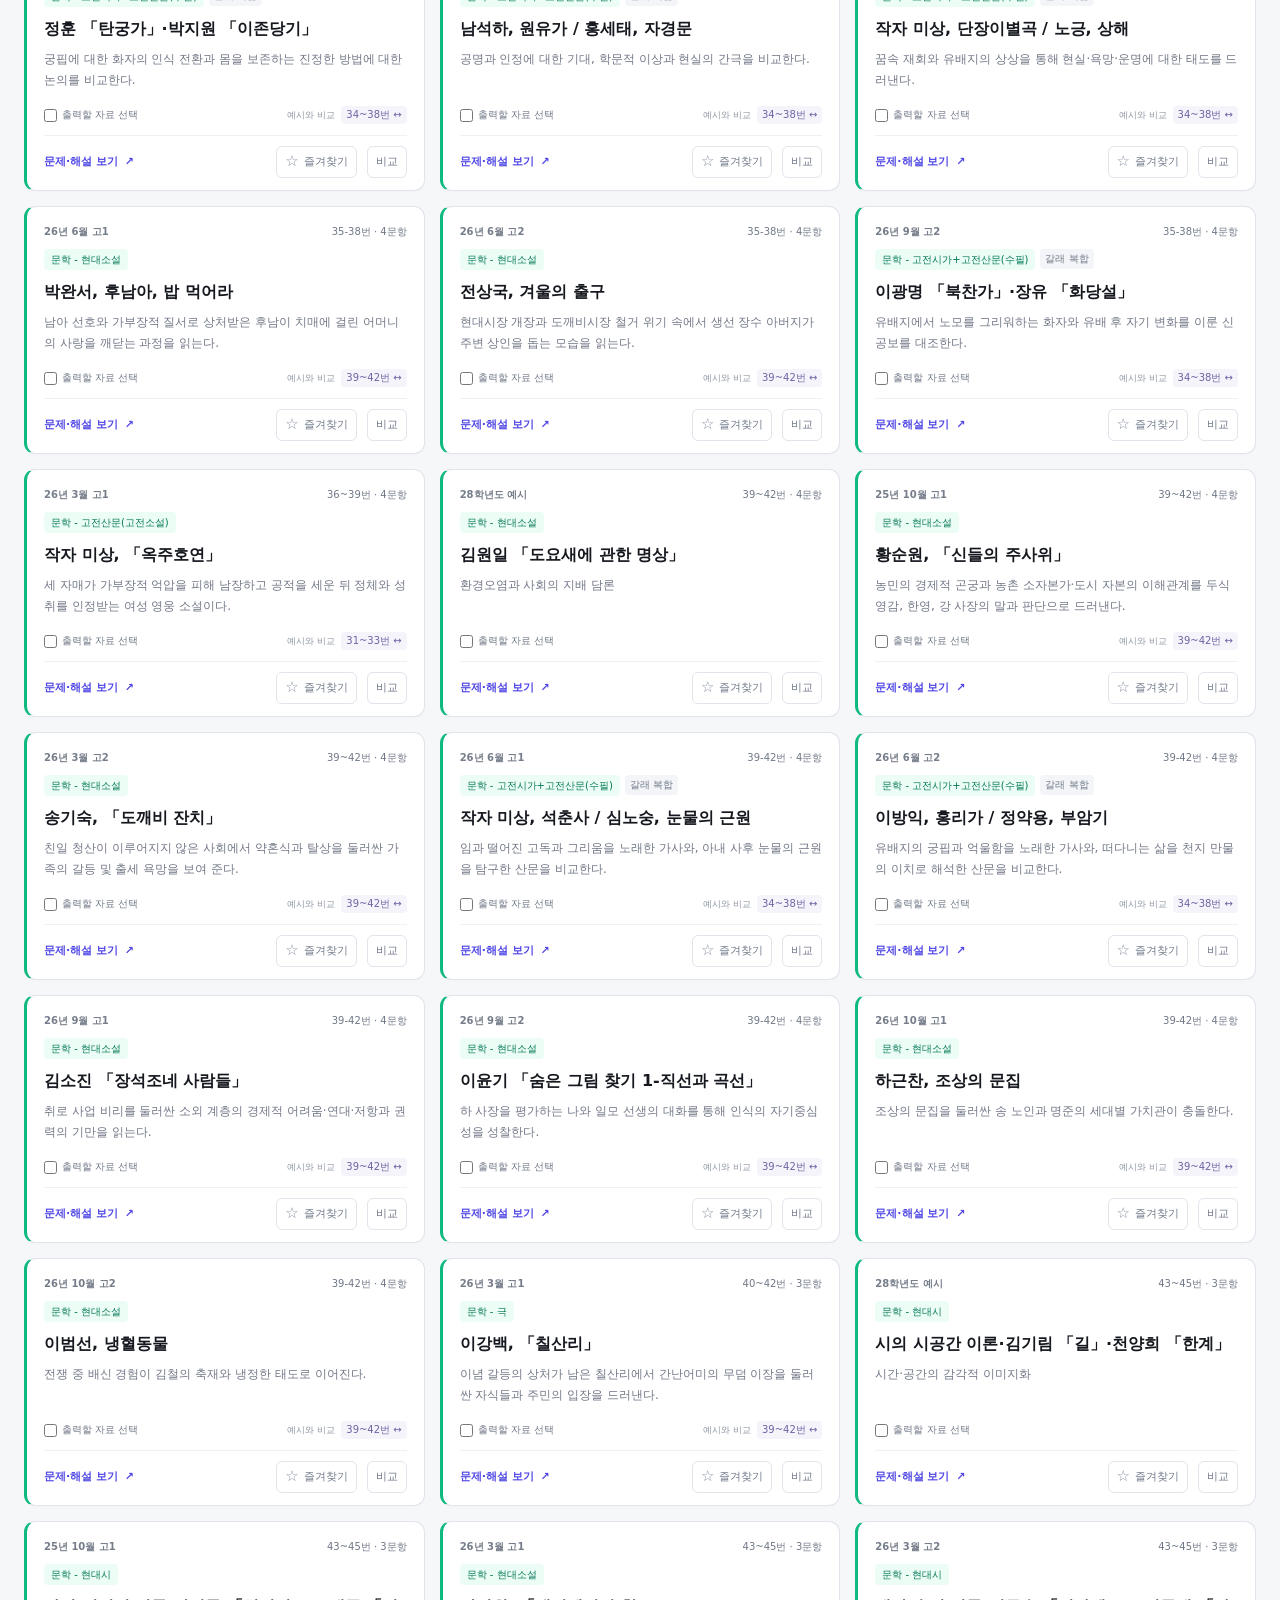
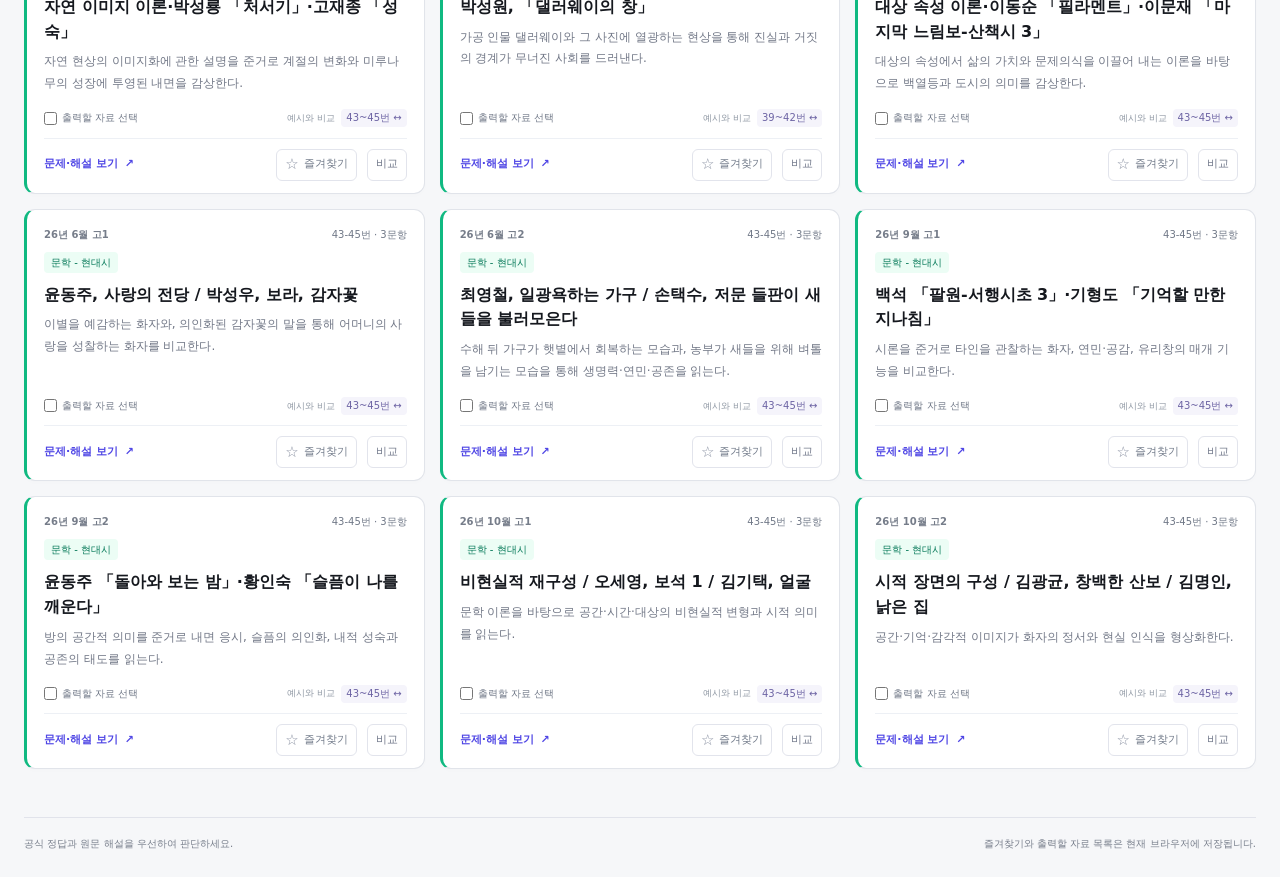
==== commit 9f911156: "Remove website download button and require matching HTML delivery on updates" ====
--- a/index.html
+++ b/index.html
@@ -11,7 +11,7 @@
 <header class="top">
   <a class="brand" href="#browse" aria-label="국어영역 기출 아카이브 처음으로"><span><b>국어영역 기출 아카이브</b><small>28학년도 예시 문항 반영 · 문제부터 해설까지 한곳에서</small></span></a>
   <div id="stats" class="stats" aria-label="수록 자료"></div>
-  <div class="top-actions"><a class="button secondary" href="korean_exam_archive.html" download>전체 HTML 다운로드</a><button id="printBtn" class="button primary">선택 자료 출력 <span id="collectionCountTop">0</span></button></div>
+  <div class="top-actions"><button id="printBtn" class="button primary">선택 자료 출력 <span id="collectionCountTop">0</span></button></div>
 </header>
 <section id="archiveOverview" class="archive-overview" aria-label="수록 문항의 영역별 구성"></section>
 <nav class="view-nav" aria-label="자료 보기 방식"><button data-view="browse" class="active">자료 탐색</button><button data-view="favorites">즐겨찾기 <span id="favoritesCount">0</span></button><button data-view="compare">지문 비교 <span id="selectionCount">0</span></button><button data-view="table">전체 문항표</button><button data-view="collection">선택 자료 출력 <span id="collectionCount">0</span></button></nav>
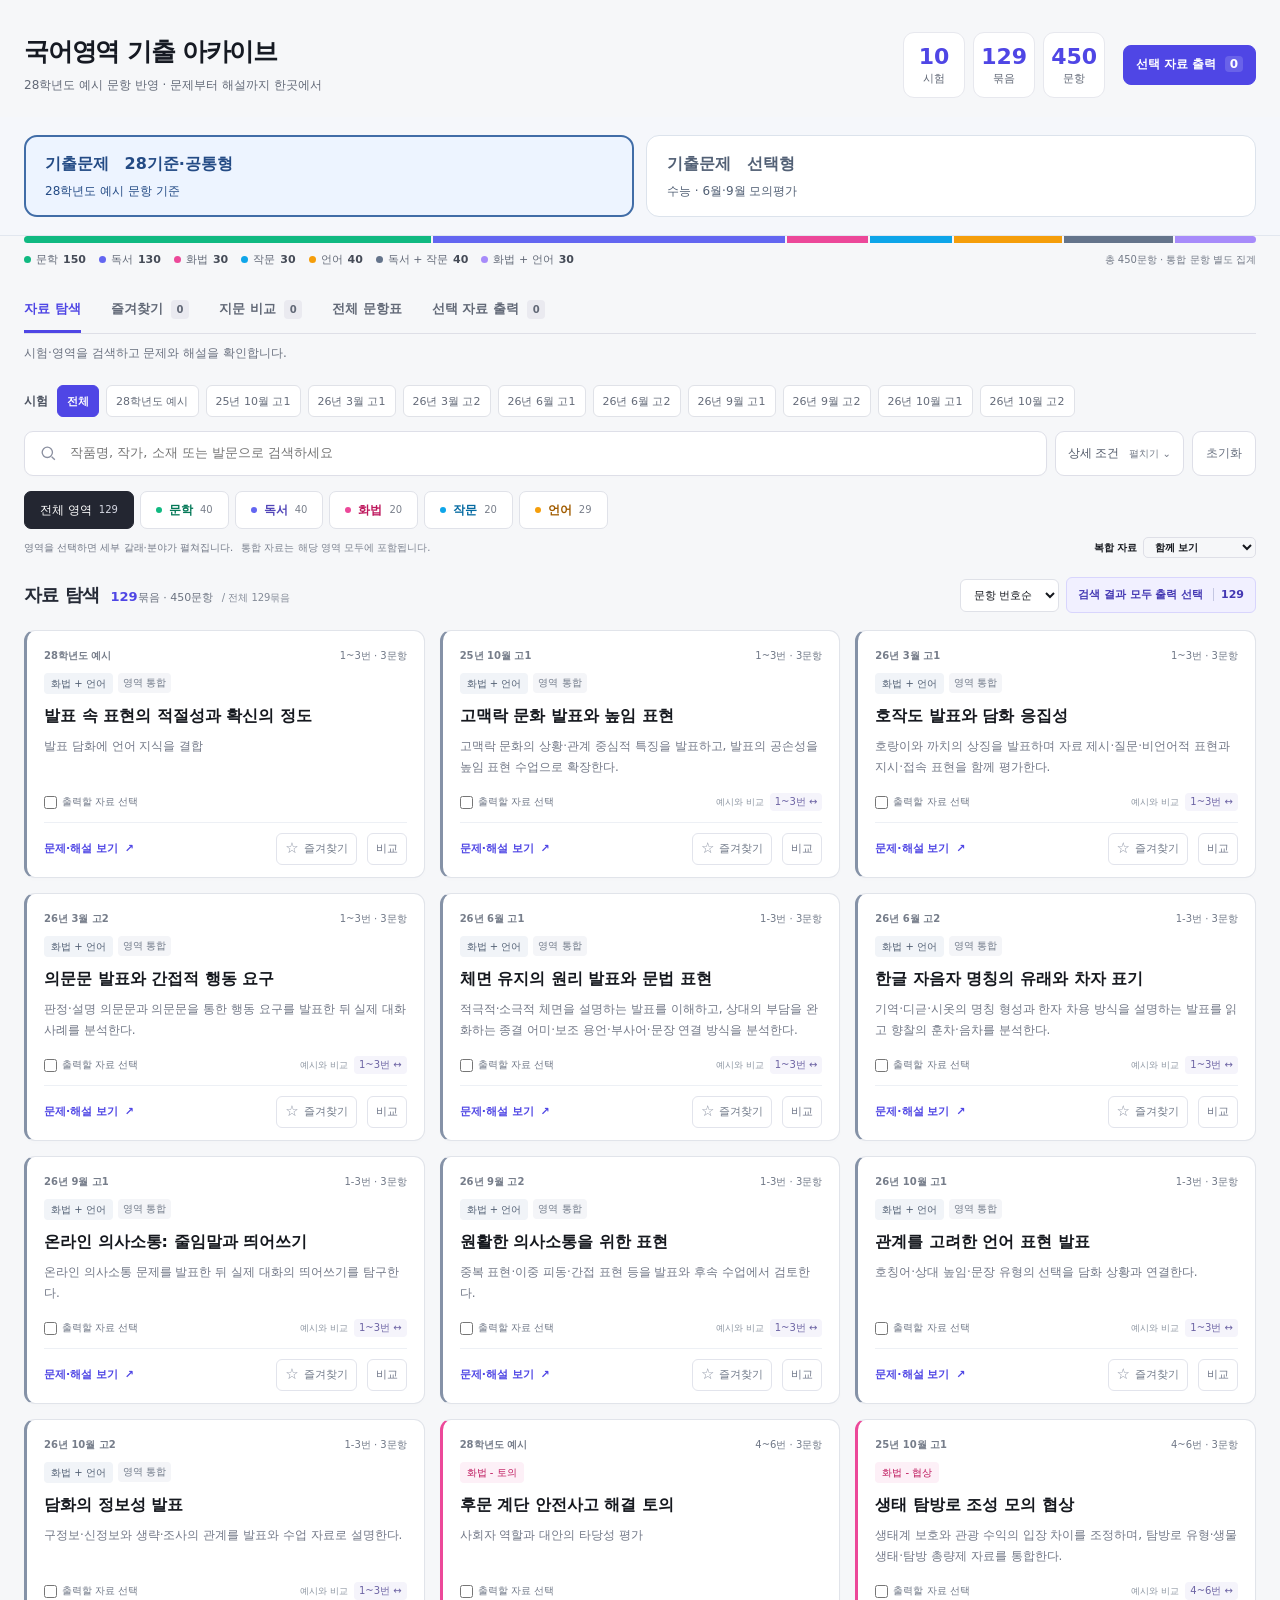
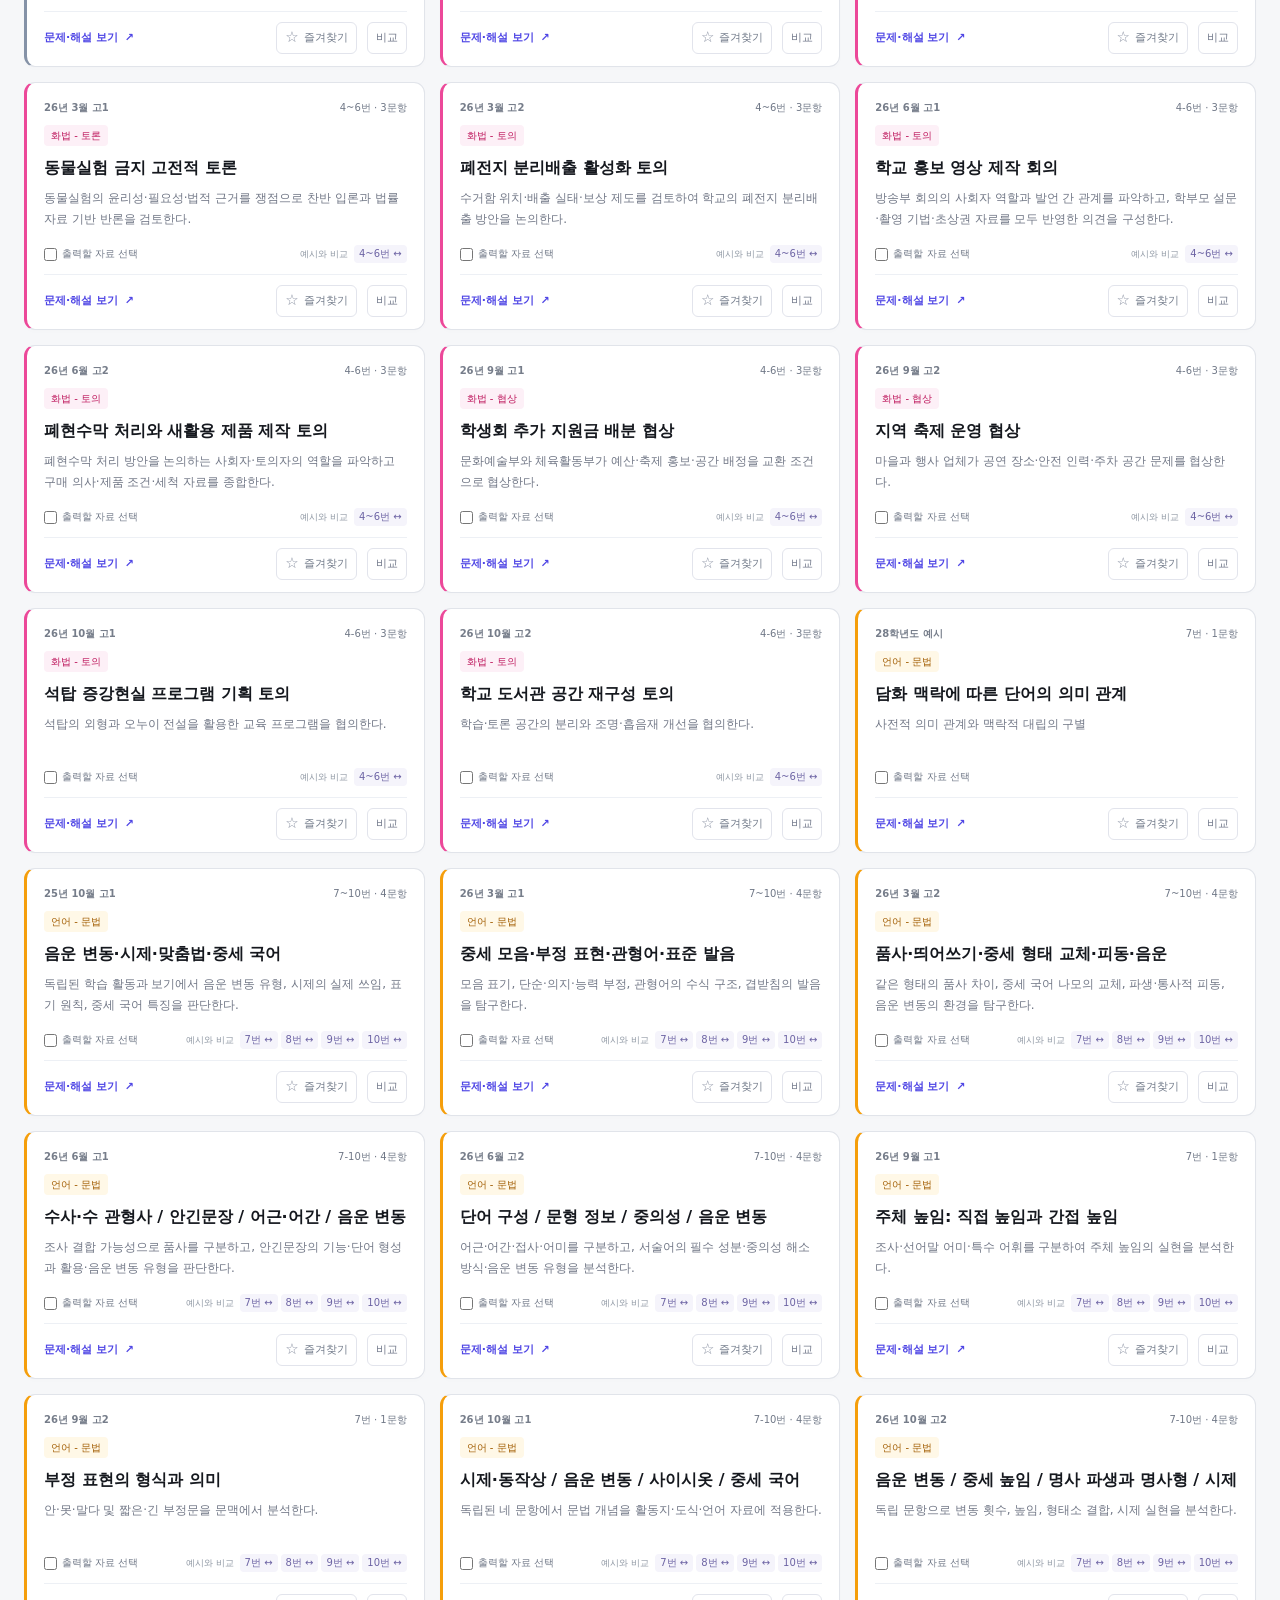
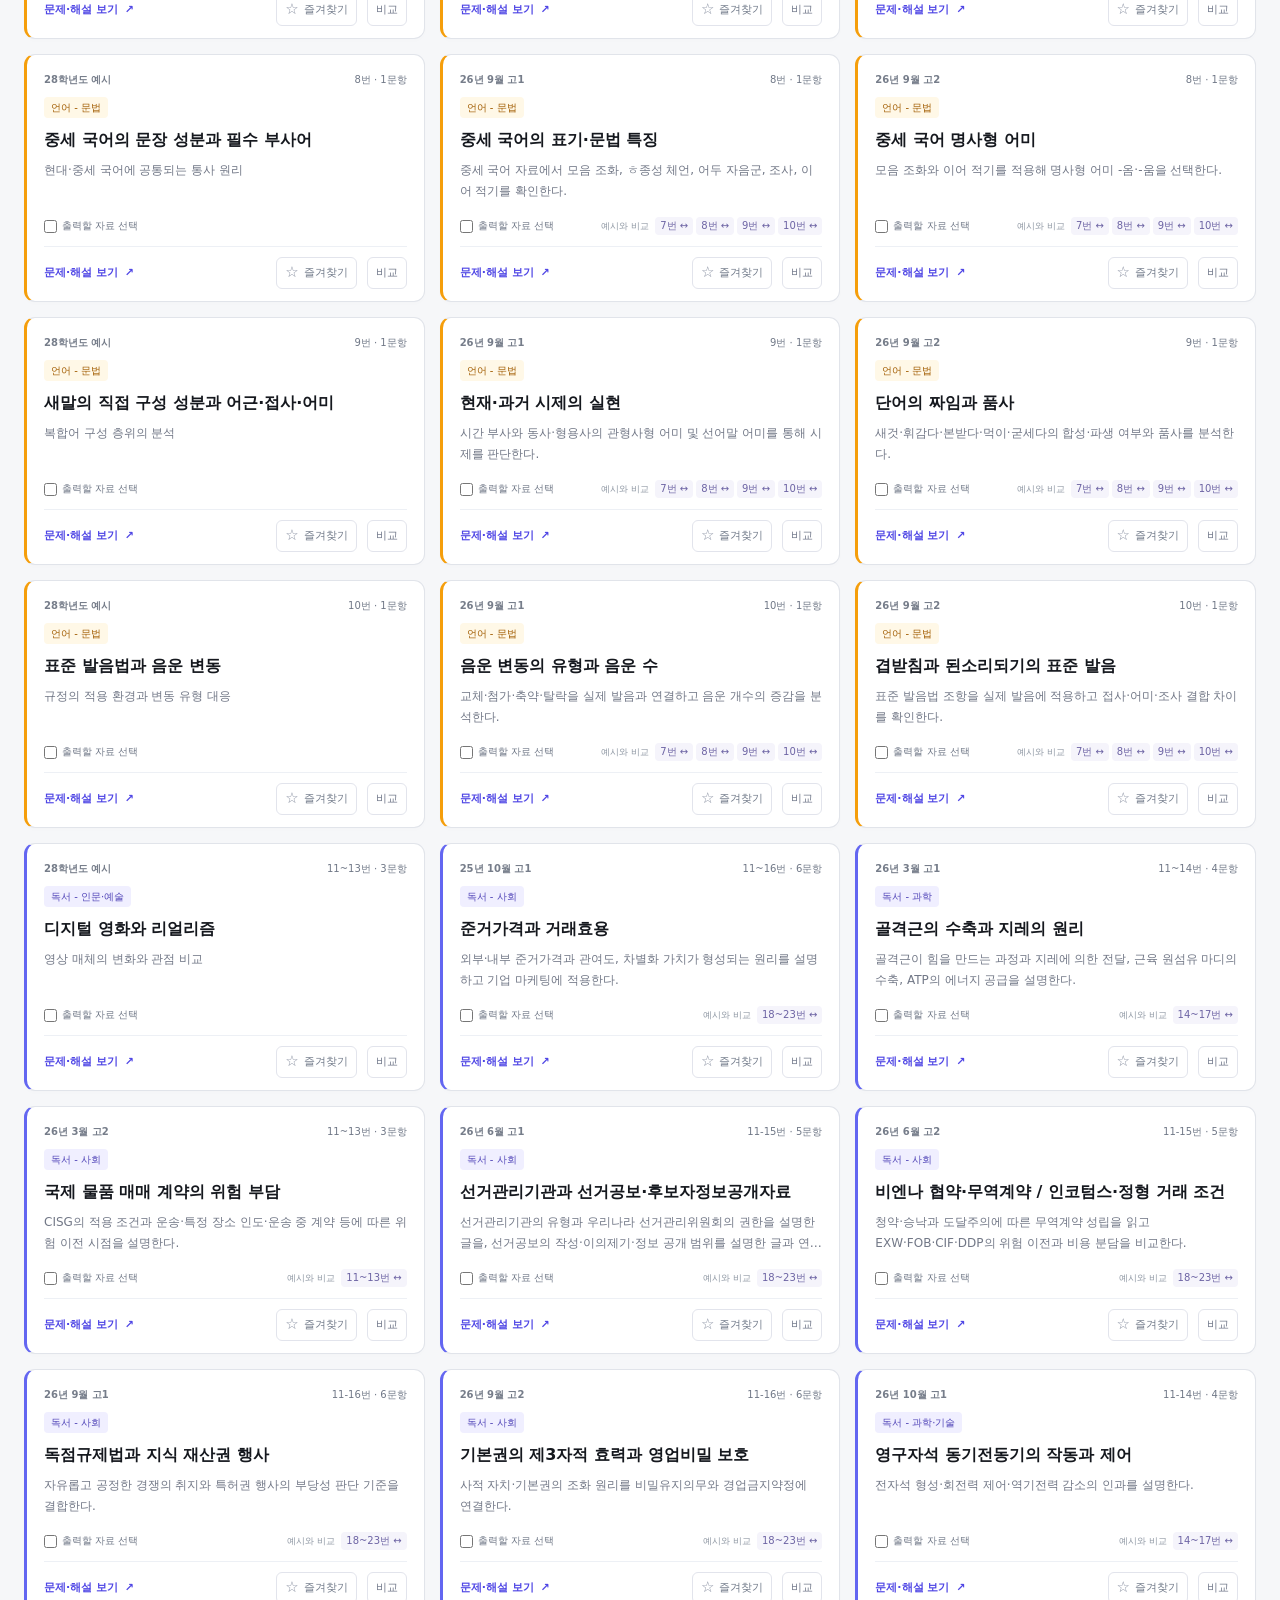
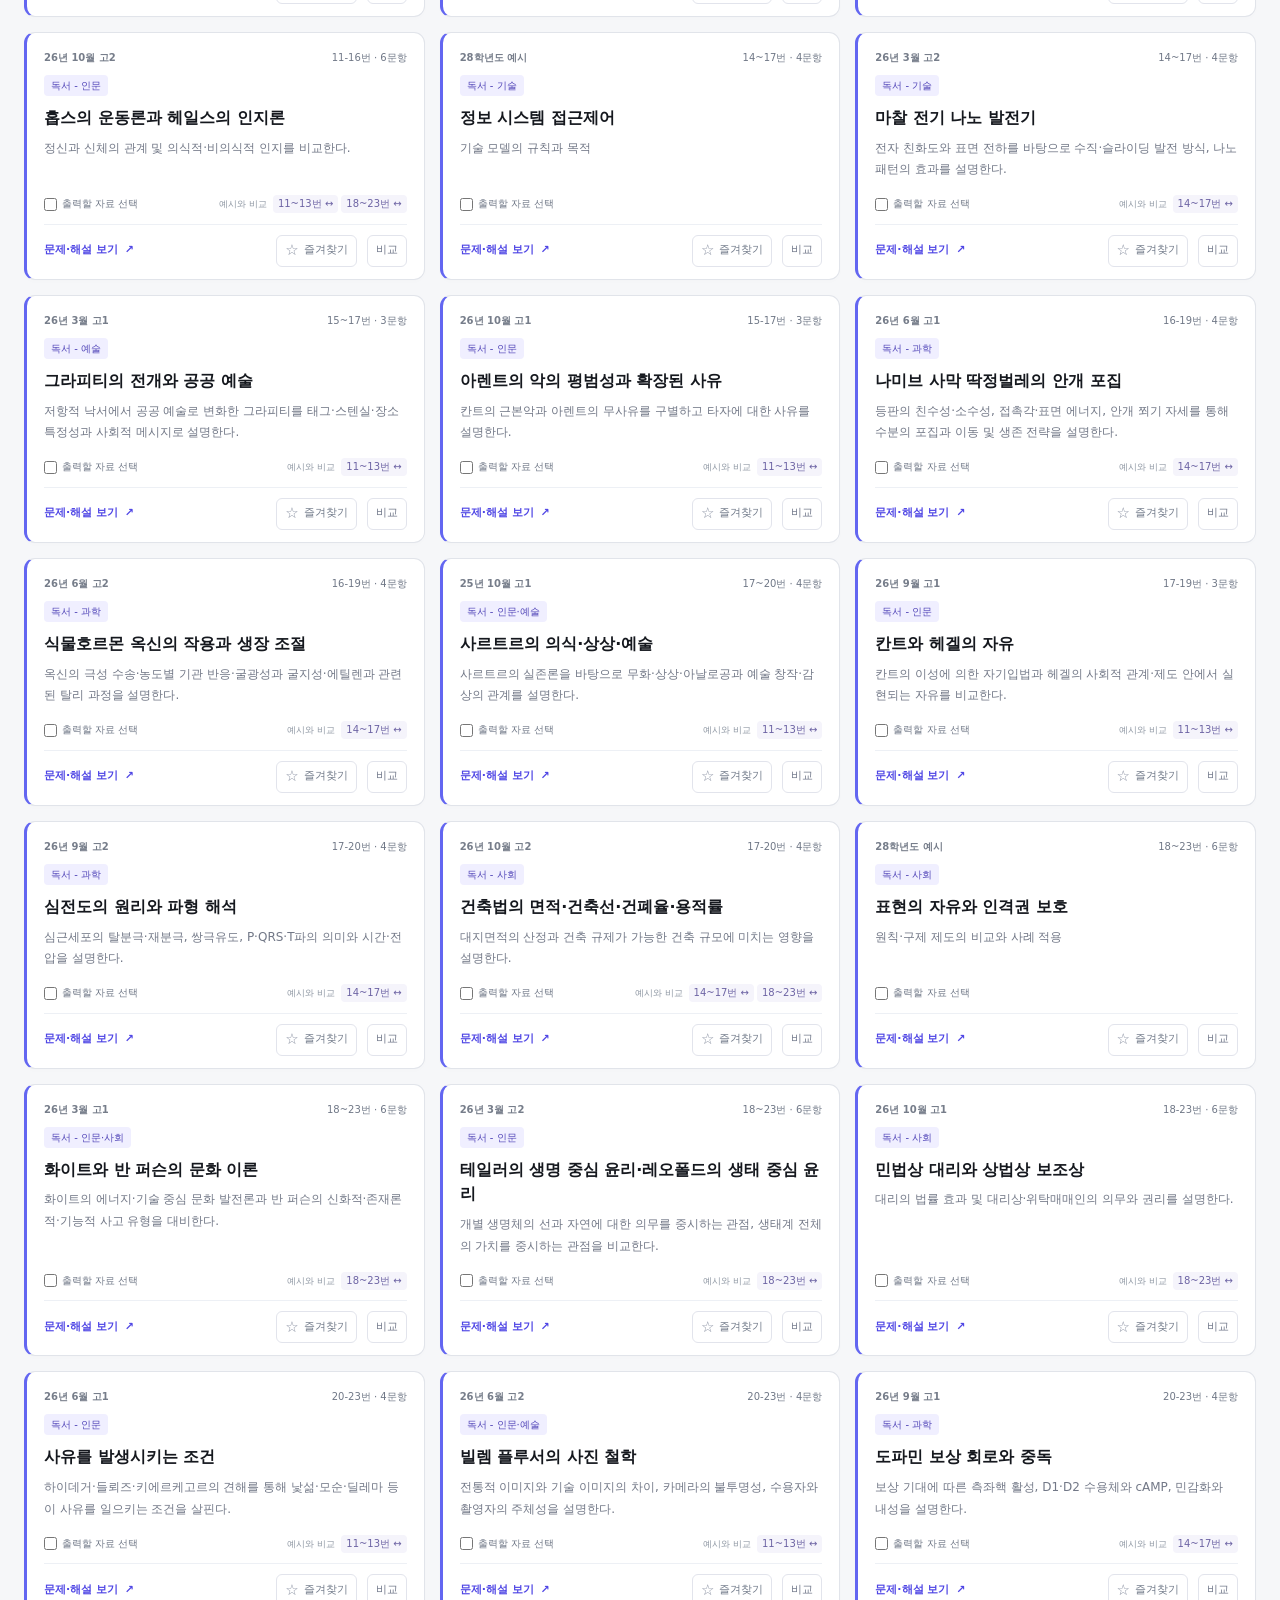
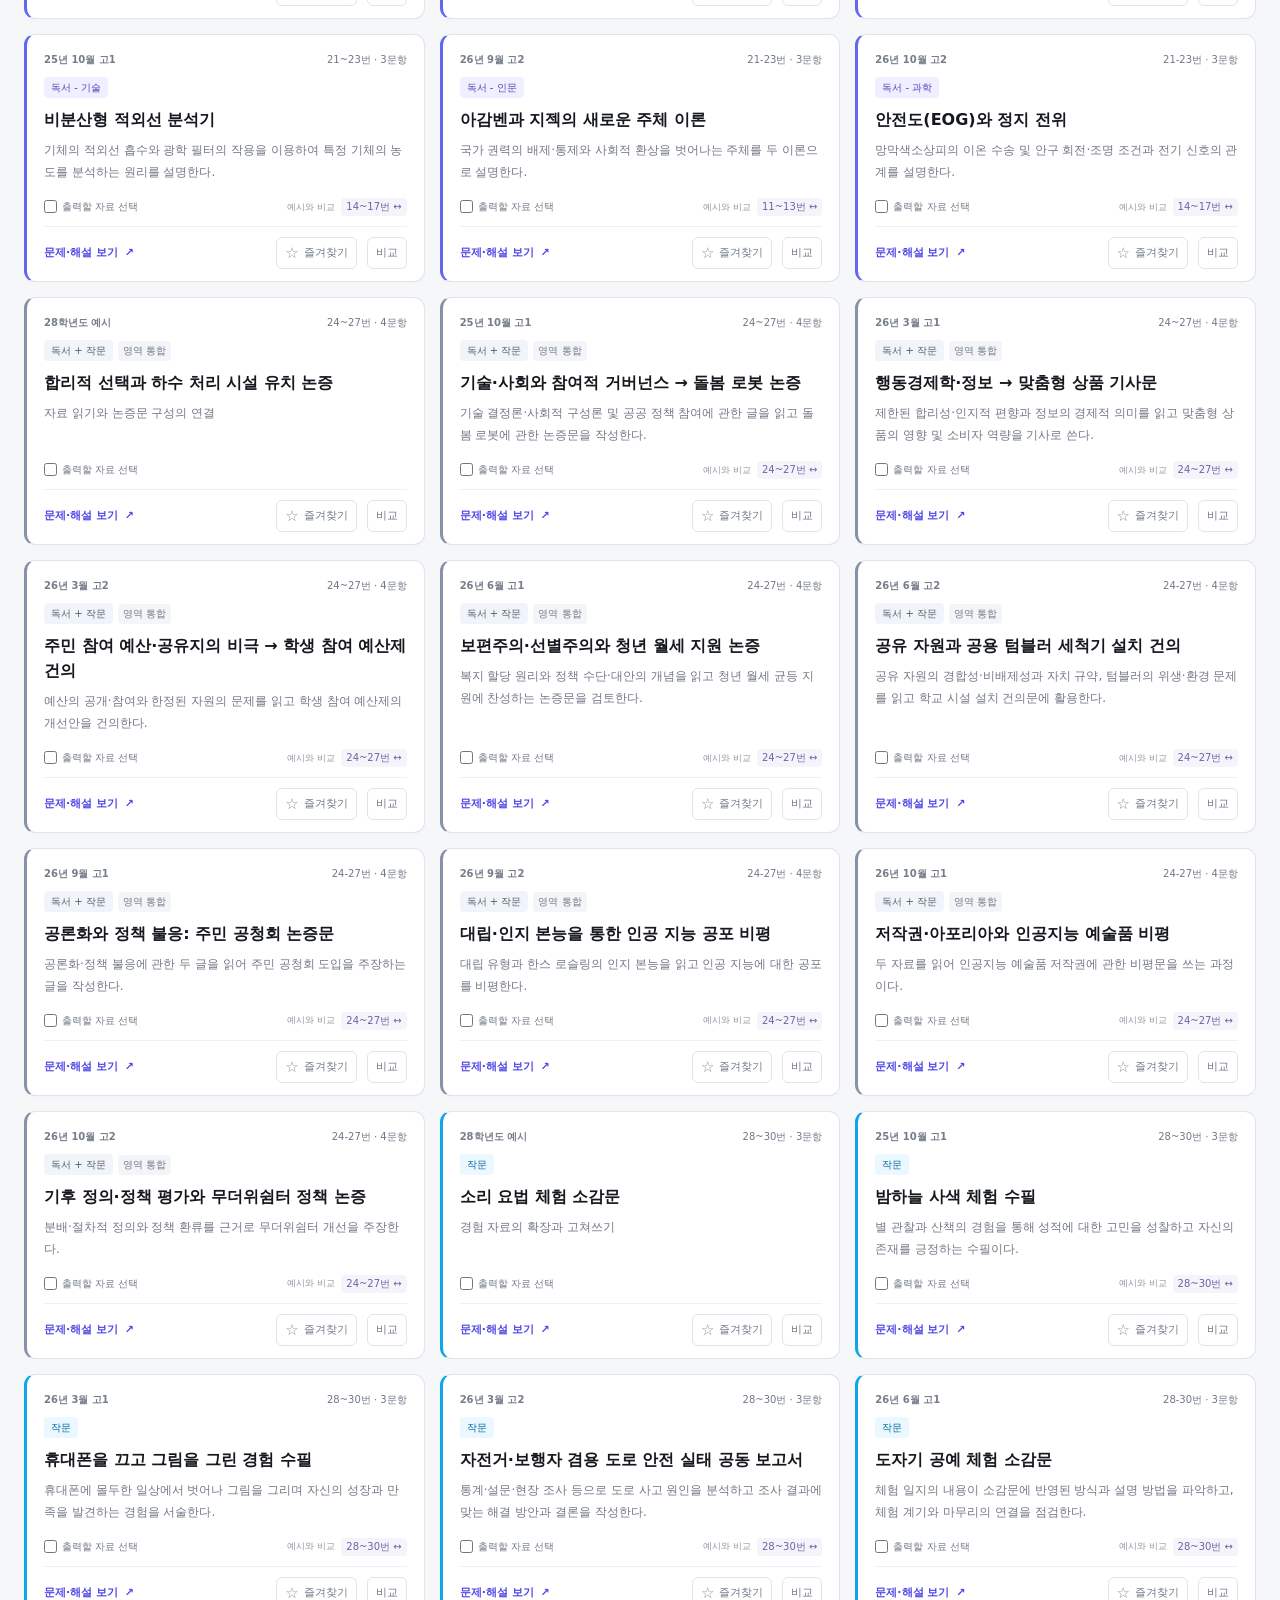
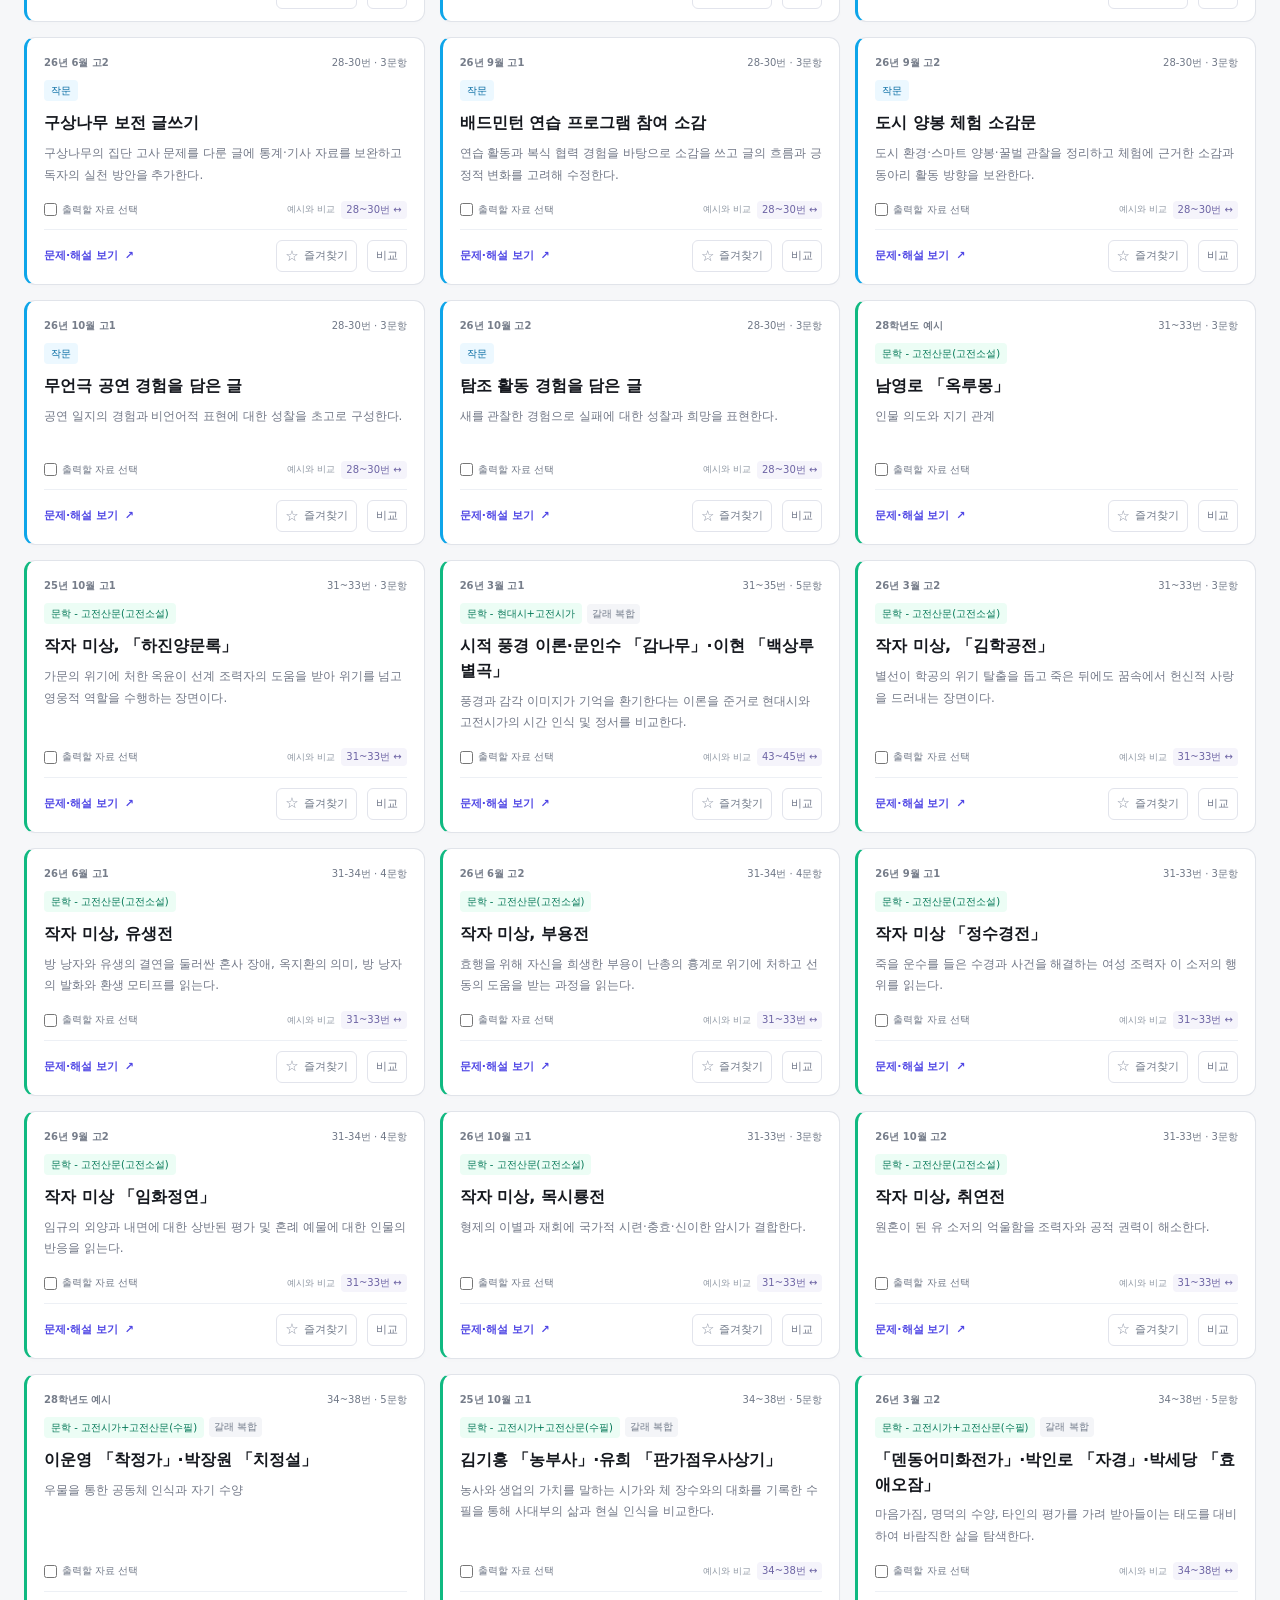
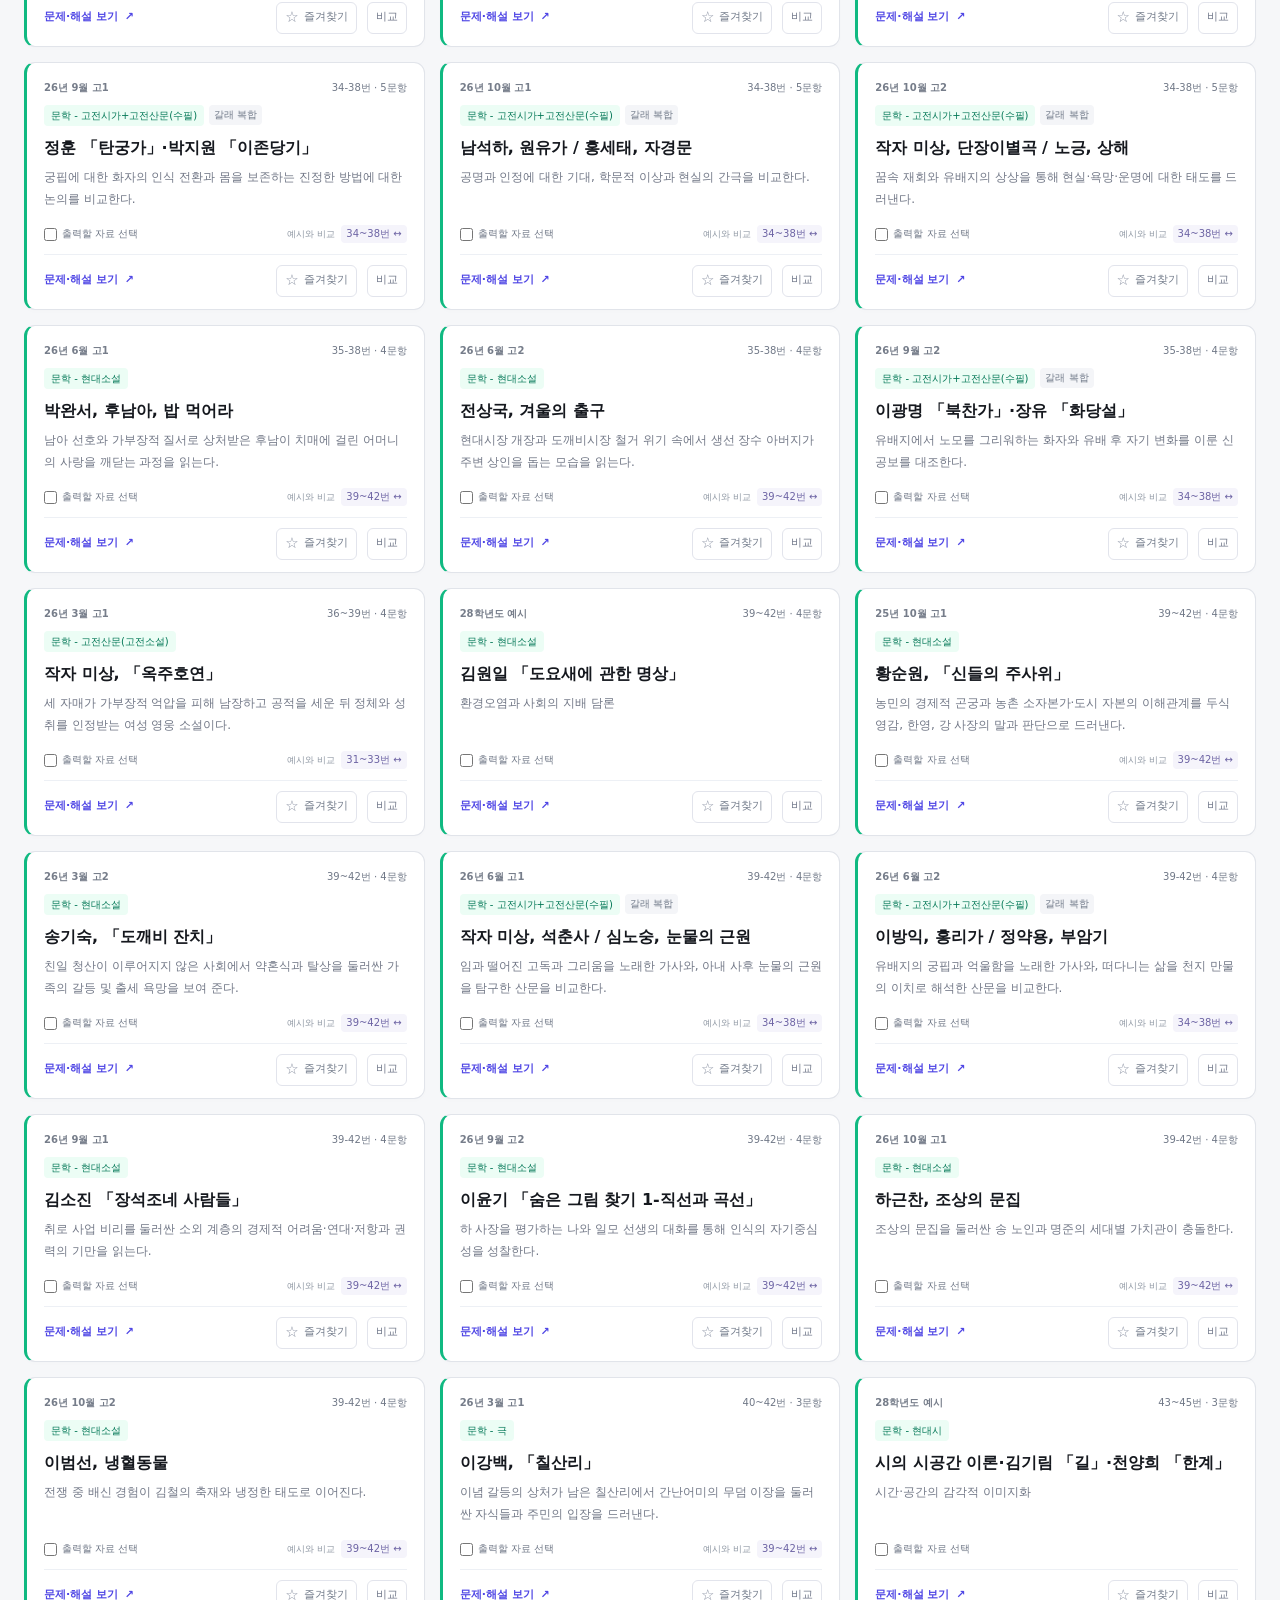
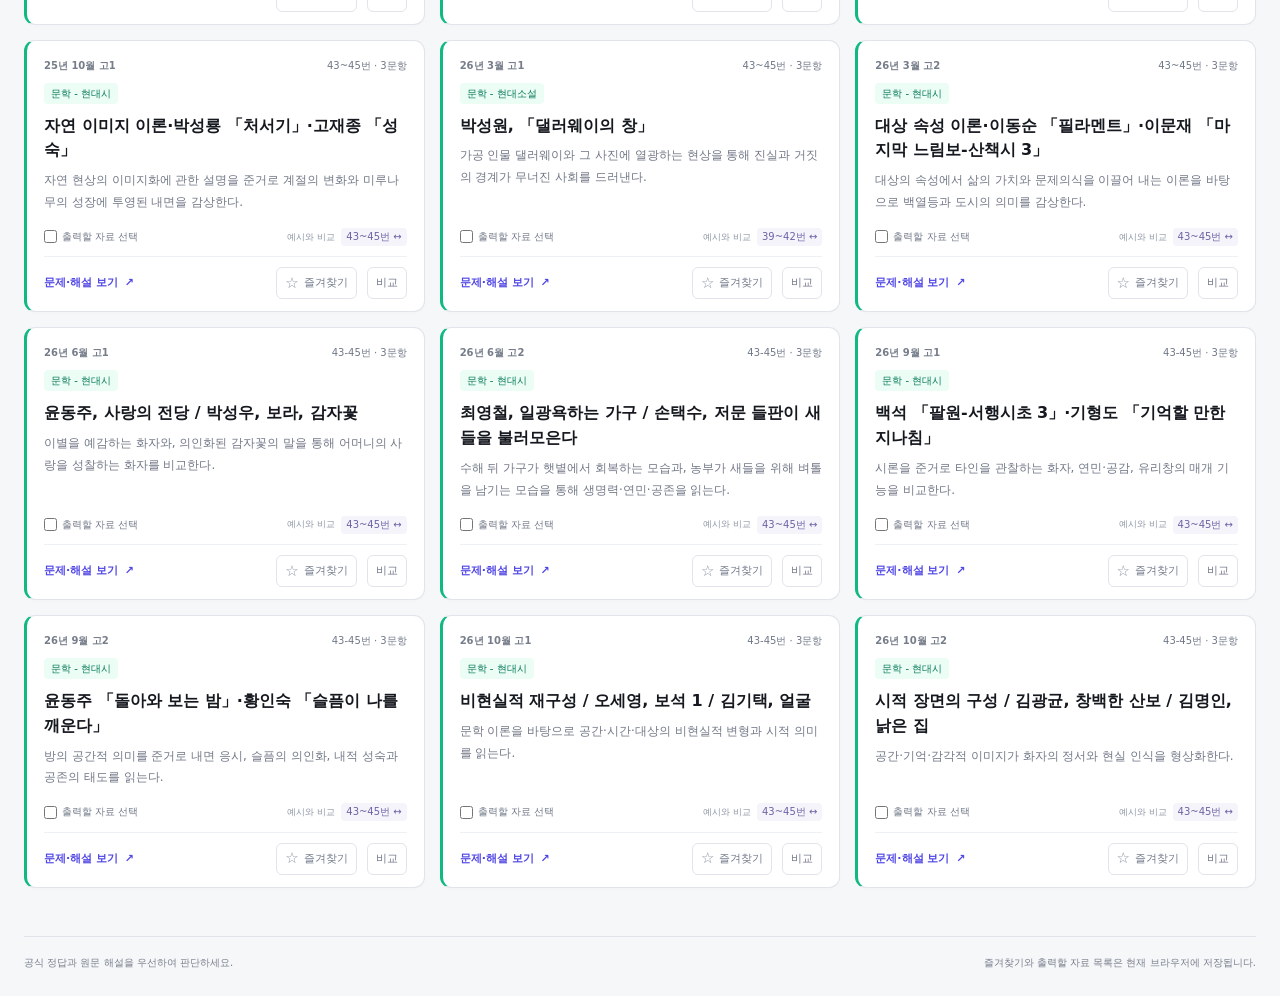
==== commit e618db67: "Add separate elective CSAT and KICE archive with 952 questions and matching HTML export" ====
--- a/index.html
+++ b/index.html
@@ -4,7 +4,7 @@
 <meta charset="utf-8"><meta name="viewport" content="width=device-width,initial-scale=1">
 <title>국어영역 기출 아카이브(28학년도 예시 문항 반영)</title>
 <meta name="description" content="28학년도 예시 문항과 기출 450문항을 영역별로 탐색하고, 문제·해설을 확인하고, 나만의 자료집으로 출력하세요.">
-<link rel="stylesheet" href="style.css?v=20261105-v8"><link rel="stylesheet" href="reader.css?v=20261105-v8">
+<link rel="stylesheet" href="style.css?v=20261106-elective"><link rel="stylesheet" href="reader.css?v=20261106-elective">
 </head>
 <body>
 <a class="skip-link" href="#main">검색 결과로 건너뛰기</a>
@@ -13,14 +13,14 @@
   <div id="stats" class="stats" aria-label="수록 자료"></div>
   <div class="top-actions"><button id="printBtn" class="button primary">선택 자료 출력 <span id="collectionCountTop">0</span></button></div>
 </header>
-<section id="archiveOverview" class="archive-overview" aria-label="수록 문항의 영역별 구성"></section>
+<nav class="archive-switch" aria-label="기출 아카이브 선택"><a href="?archive=common#browse" data-archive-mode="common"><b>기출문제 <span>28기준·공통형</span></b><small>28학년도 예시 문항 기준</small></a><a href="?archive=elective#browse" data-archive-mode="elective"><b>기출문제 <span>선택형</span></b><small>수능 · 6월·9월 모의평가</small></a></nav><section id="archiveOverview" class="archive-overview" aria-label="수록 문항의 영역별 구성"></section>
 <nav class="view-nav" aria-label="자료 보기 방식"><button data-view="browse" class="active">자료 탐색</button><button data-view="favorites">즐겨찾기 <span id="favoritesCount">0</span></button><button data-view="compare">지문 비교 <span id="selectionCount">0</span></button><button data-view="table">전체 문항표</button><button data-view="collection">선택 자료 출력 <span id="collectionCount">0</span></button></nav>
 <p id="viewDescription" class="view-description" aria-live="polite"></p>
 <div class="workspace">
   <section class="filters" aria-label="자료 검색 조건">
     <div class="exam-filter-row"><span class="filter-row-label">시험</span><button class="exam-all active" data-clear-exams aria-pressed="true">전체</button><div id="examFilters" class="exam-chips check-list"></div><span class="filter-row-hint">여러 시험 선택 가능</span></div>
     <div class="search-filter-row"><label class="sr-only" for="query">작품·작가·소재·발문 검색</label><div class="searchbox"><svg aria-hidden="true" viewBox="0 0 24 24" fill="none" stroke="currentColor" stroke-width="1.7"><circle cx="10.5" cy="10.5" r="6.5"/><path d="m16 16 4 4"/></svg><input id="query" type="search" placeholder="작품명, 작가, 소재 또는 발문으로 검색하세요" autocomplete="off"><button id="clearQuery" aria-label="검색어 지우기">×</button></div><button id="filterToggle" class="filter-toggle" aria-expanded="false" aria-controls="advancedFilters"><span id="advancedFilterCount">상세 조건</span><span id="filterToggleHint">펼치기 ⌄</span></button><button id="resetBtn" class="reset-button">초기화</button></div>
-    <div id="genreBar"></div>
+    <div id="subjectBar"></div><div id="genreBar"></div>
     <div id="advancedFilters" class="advanced-filters">
       <div class="advanced-field"><label class="field-label" for="areaSelect">영역·갈래로 바로 선택</label><select id="areaSelect"><option value="">모든 영역</option></select></div>
       <div class="advanced-field"><label class="field-label" for="referenceFilter">연결된 예시문항</label><select id="referenceFilter"><option value="">모든 예시문항 유형</option></select></div>
@@ -36,5 +36,6 @@
 </div>
 <footer><span>공식 정답과 원문 해설을 우선하여 판단하세요.</span><span>즐겨찾기와 출력할 자료 목록은 현재 브라우저에 저장됩니다.</span></footer>
 <div id="toast" role="status" aria-live="polite"></div>
-<script src="data.js?v=20261105-v8"></script><script src="reader.js?v=20261105-v8"></script><script src="app.js?v=20261105-v8"></script>
+<script src="data.js?v=20261106-elective"></script><script src="elective-data.js?v=20261106-elective"></script><script src="archive-mode.js?v=20261106-elective"></script><script src="reader.js?v=20261106-elective"></script><script src="app.js?v=20261106-elective"></script>
 </body></html>
+
--- a/style.css
+++ b/style.css
@@ -78,3 +78,8 @@
 @media(max-width:1310px){.view-description{width:calc(100% - 48px)}}
 @media(max-width:760px){.view-description{width:calc(100% - 32px);font-size:11px;margin-top:9px}.view-nav{grid-template-columns:repeat(6,minmax(0,1fr));gap:0 6px}.view-nav button{grid-column:span 2;font-size:12px}.view-nav button:nth-child(4),.view-nav button:nth-child(5){grid-column:span 3}.brand{flex-basis:100%}.top-actions{display:none}.stats{order:2}}
 @media print{.view-description{display:none!important}}
+
+
+.archive-switch{display:flex;gap:12px;padding:18px clamp(16px,3vw,48px);background:#f5f7fb;border-bottom:1px solid #e2e7ef}.archive-switch a{flex:1;max-width:450px;display:grid;gap:5px;text-decoration:none;color:#526075;background:white;border:1px solid #dce3ec;border-radius:13px;padding:15px 20px}.archive-switch a.active{color:#244b85;background:#edf4ff;border:2px solid #416da7;padding:14px 19px}.archive-switch b{font-size:16px}.archive-switch b span{margin-left:10px}.archive-switch small{font-size:12px}.subject-switch{display:flex;gap:8px;align-items:center;flex-wrap:wrap;padding:14px 0;border-bottom:1px solid #e7ebf0}.subject-switch button{border:1px solid #dce3ec;border-radius:8px;background:#fff;padding:9px 13px;color:#526075}.subject-switch button.active{background:#244b85;border-color:#244b85;color:white}.subject-switch span{font-size:12px;color:#6b7280;margin-left:auto}@media(max-width:600px){.archive-switch{gap:8px;padding:12px}.archive-switch a{padding:12px}.archive-switch a.active{padding:11px}.archive-switch b{font-size:14px}.archive-switch b span{display:block;margin:3px 0 0}.archive-switch small{font-size:11px}.subject-switch span{width:100%;margin:0}}
+
+@media(min-width:900px){.archive-switch{padding-left:max(24px,calc((100vw - 1240px)/2));padding-right:max(24px,calc((100vw - 1240px)/2))}.archive-switch a{max-width:none}}
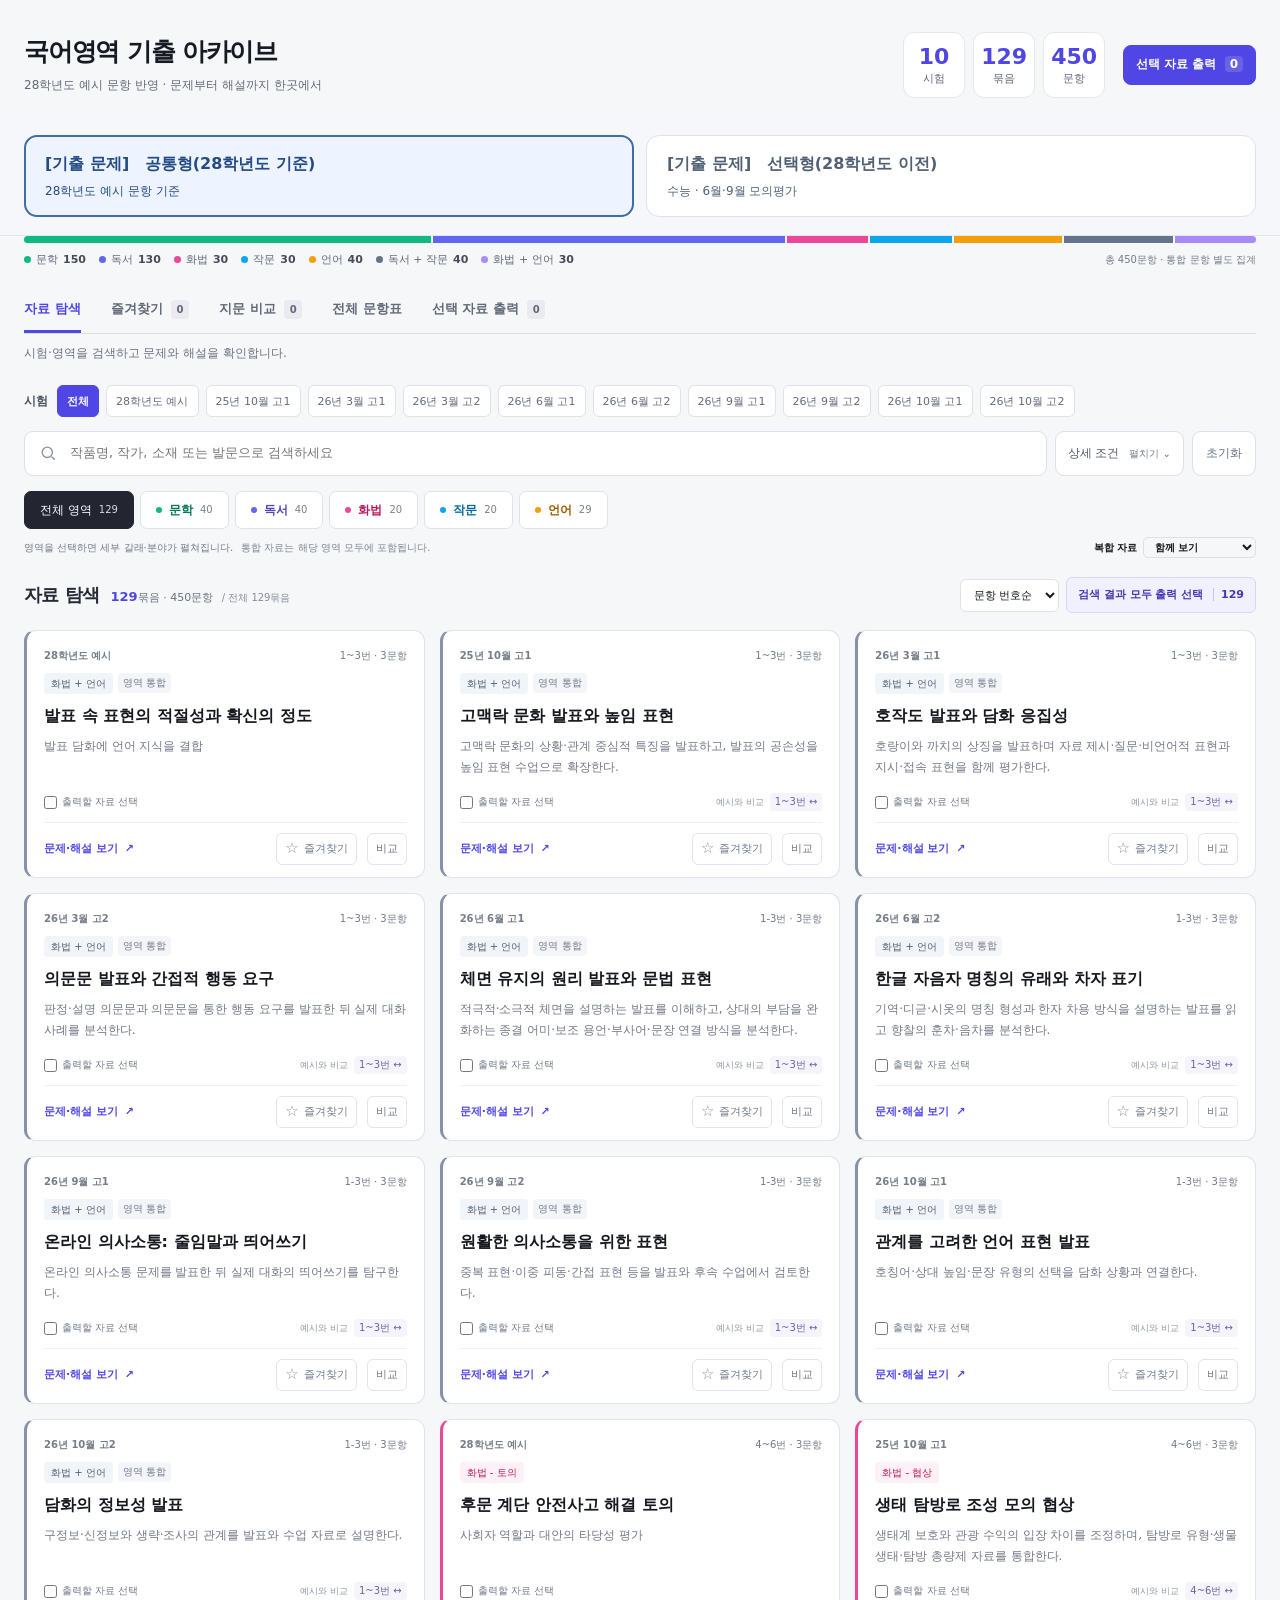
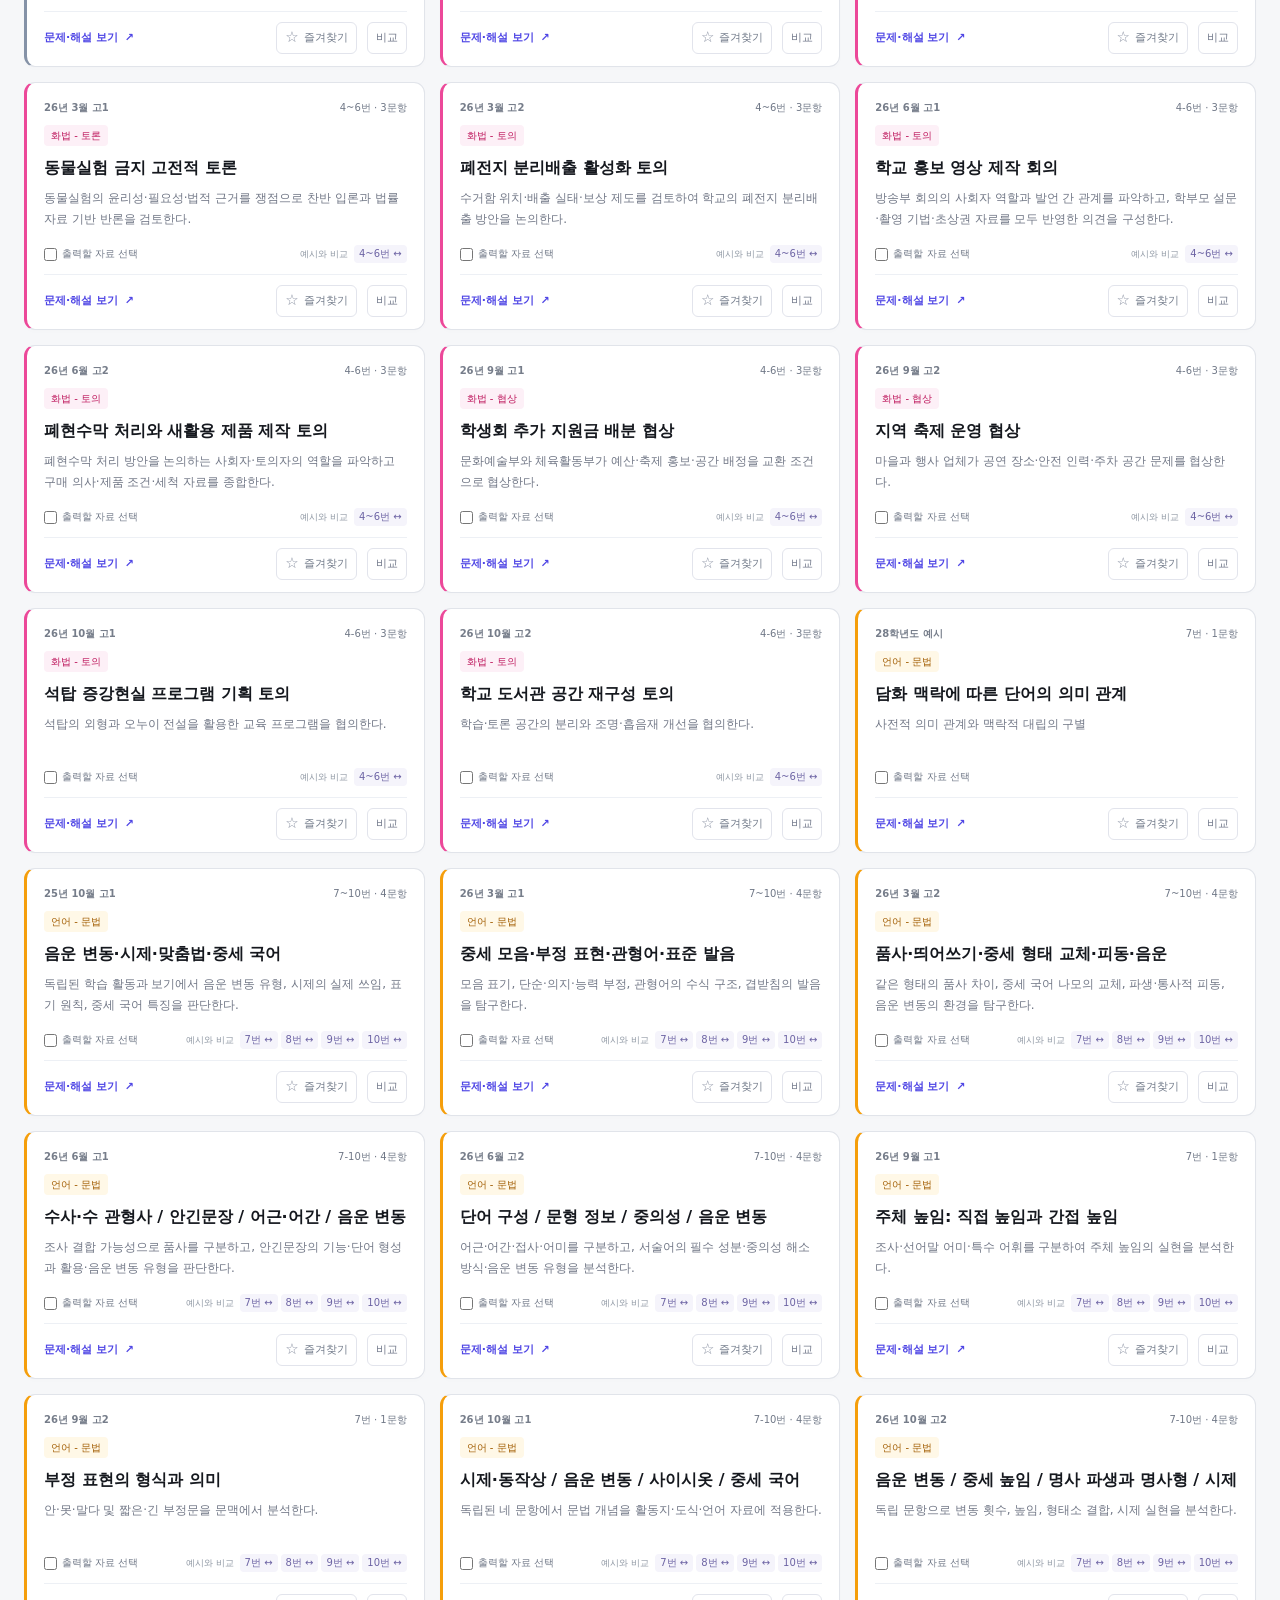
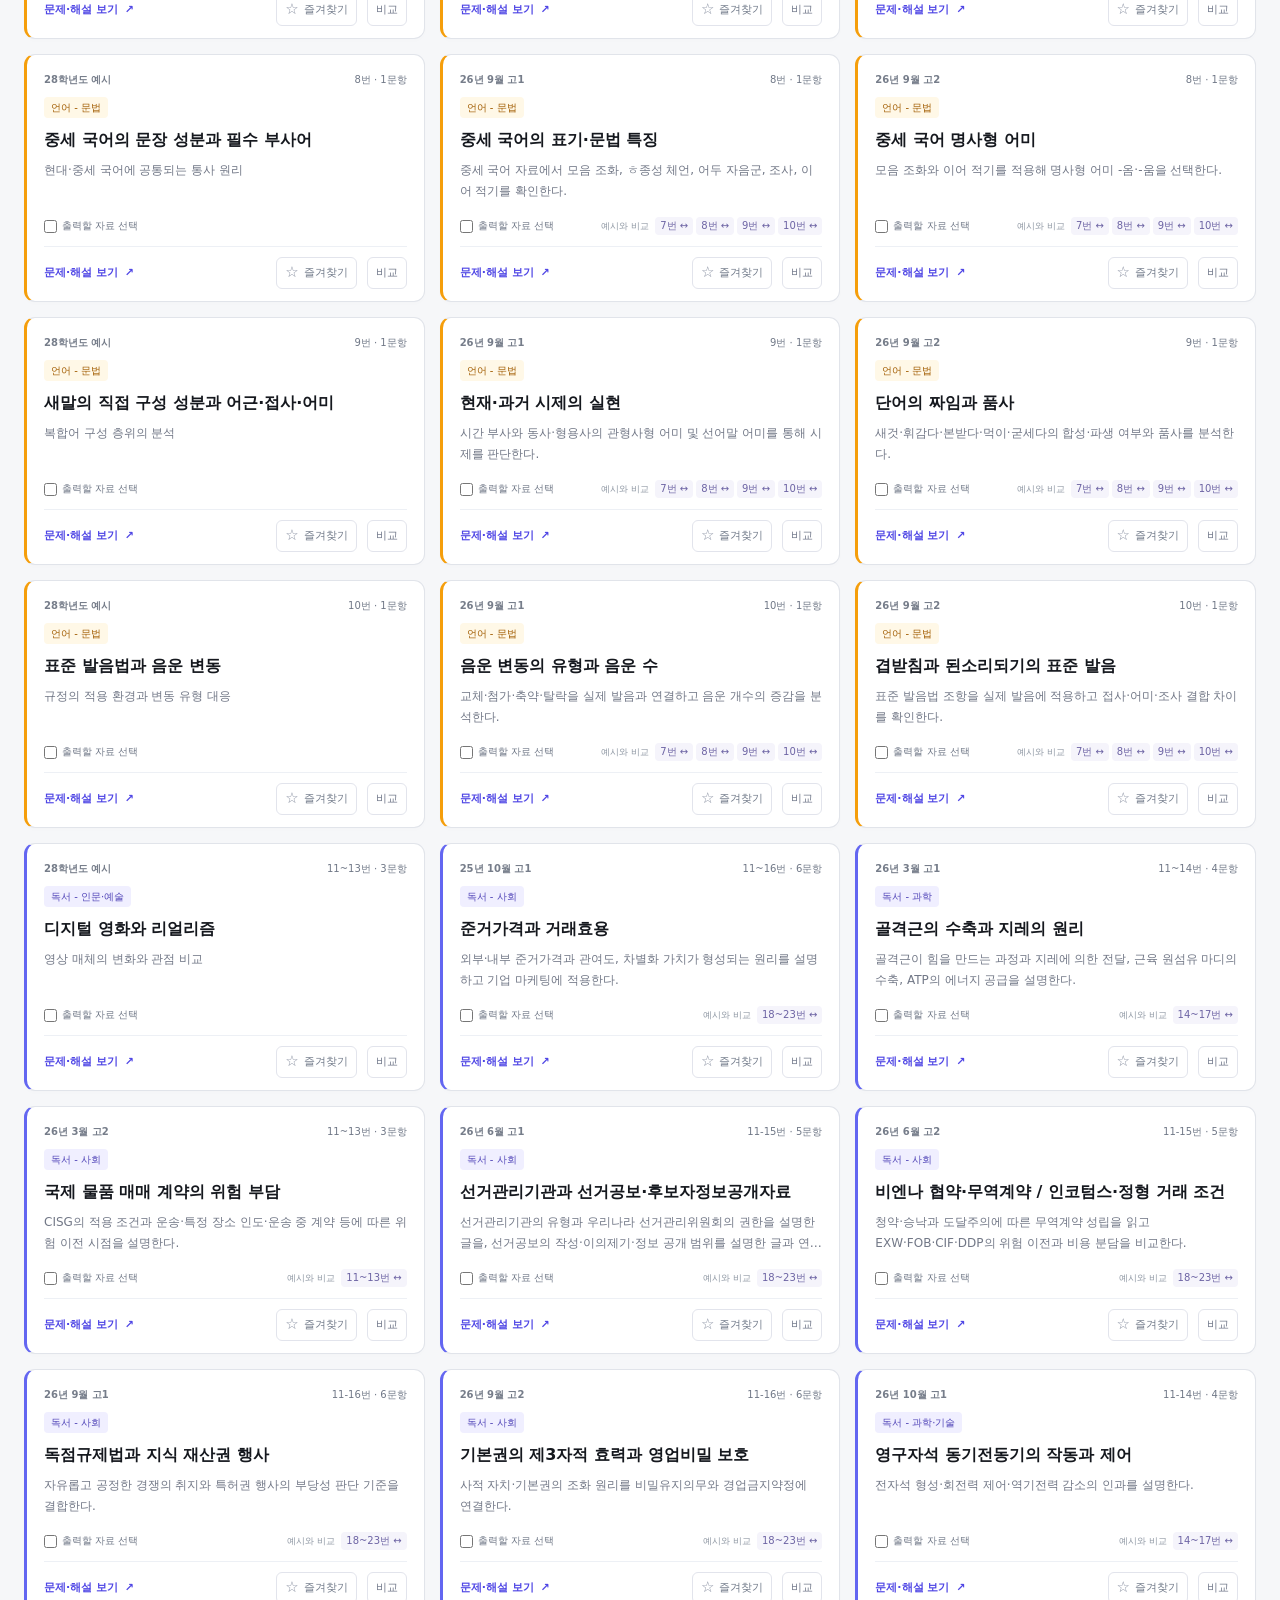
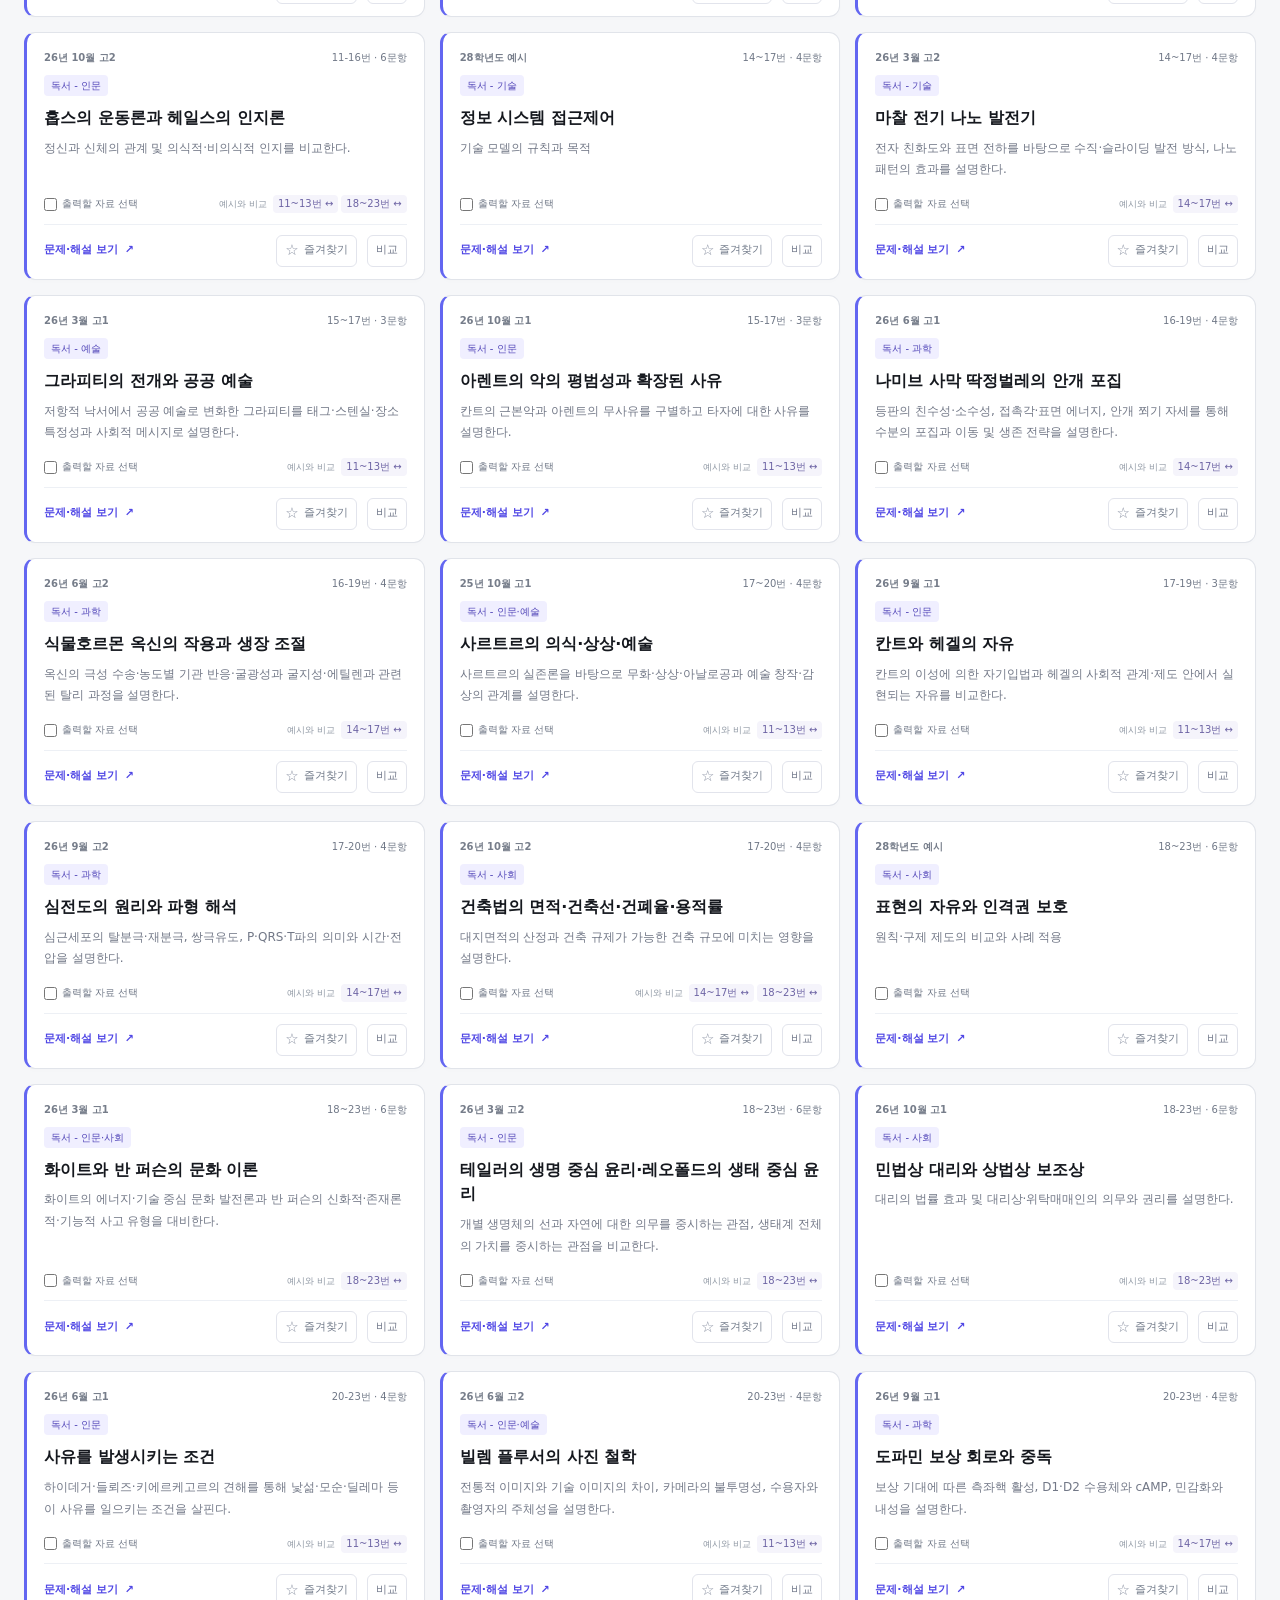
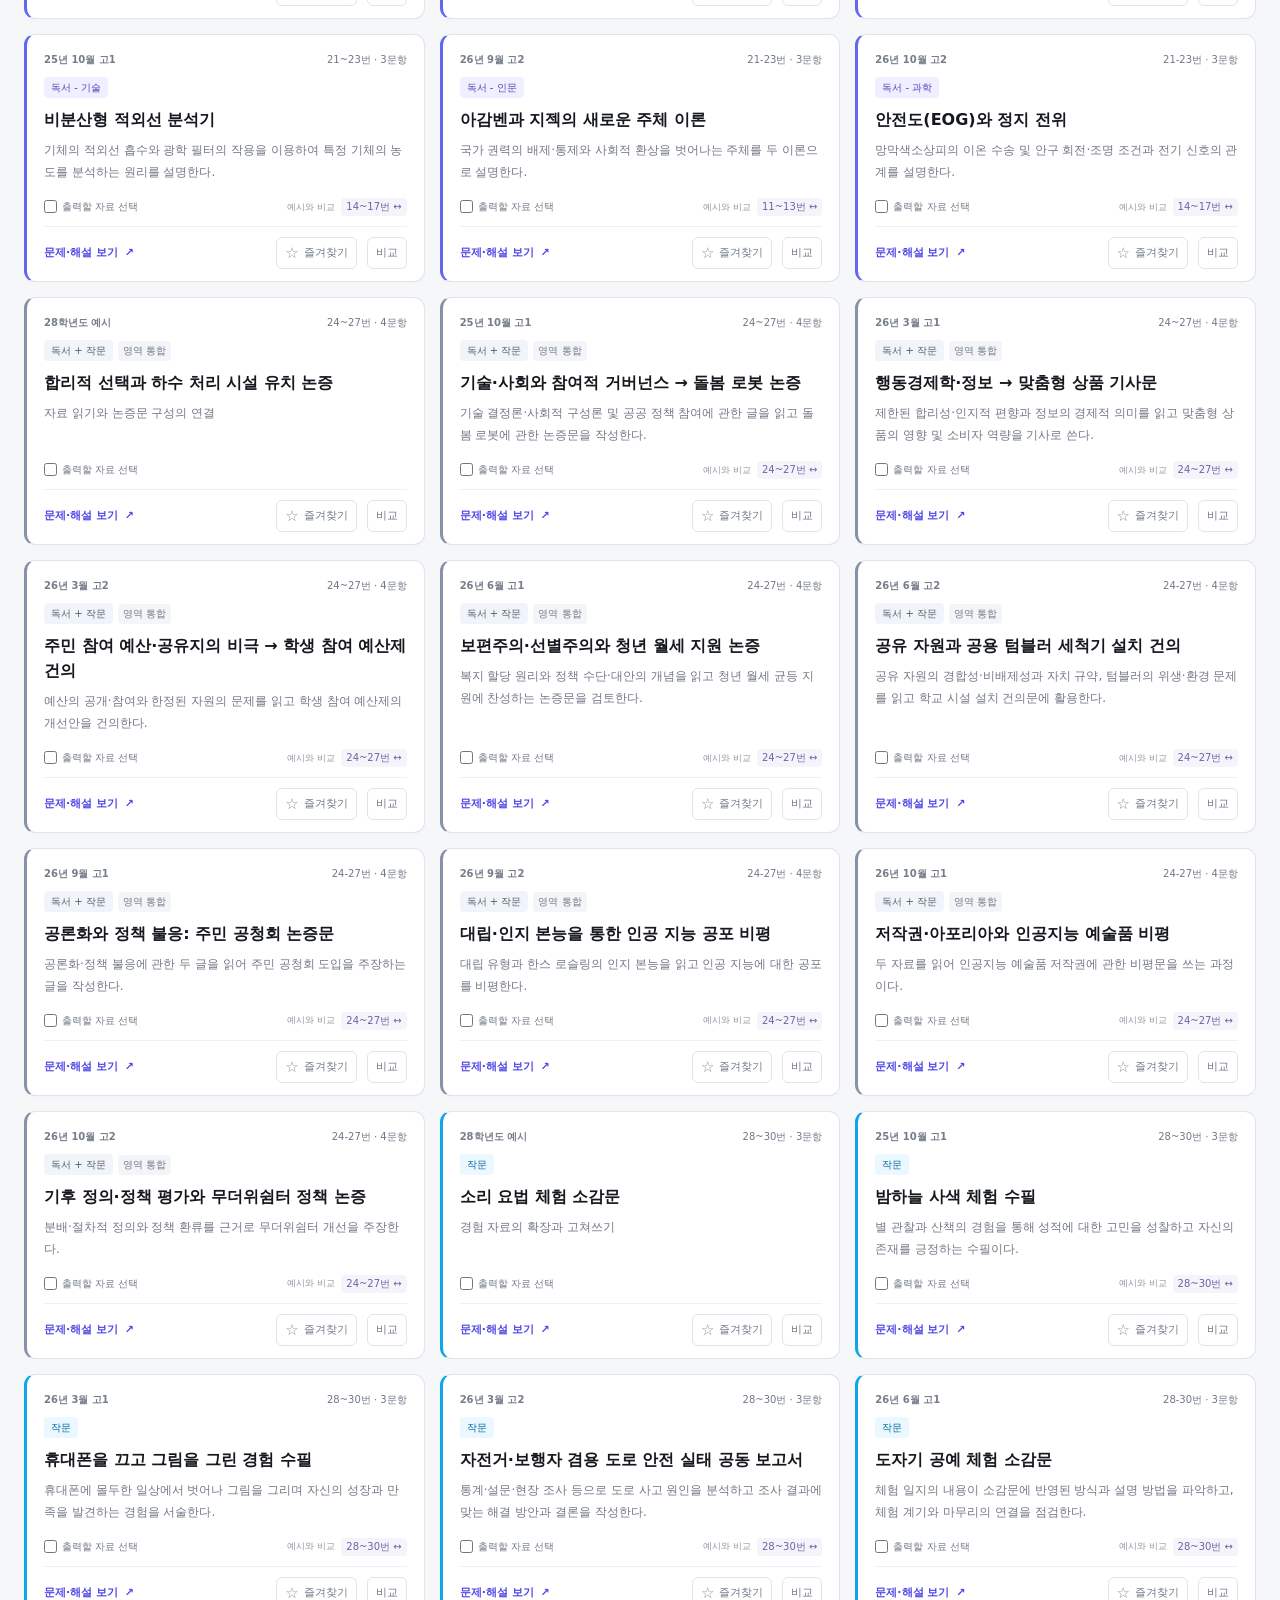
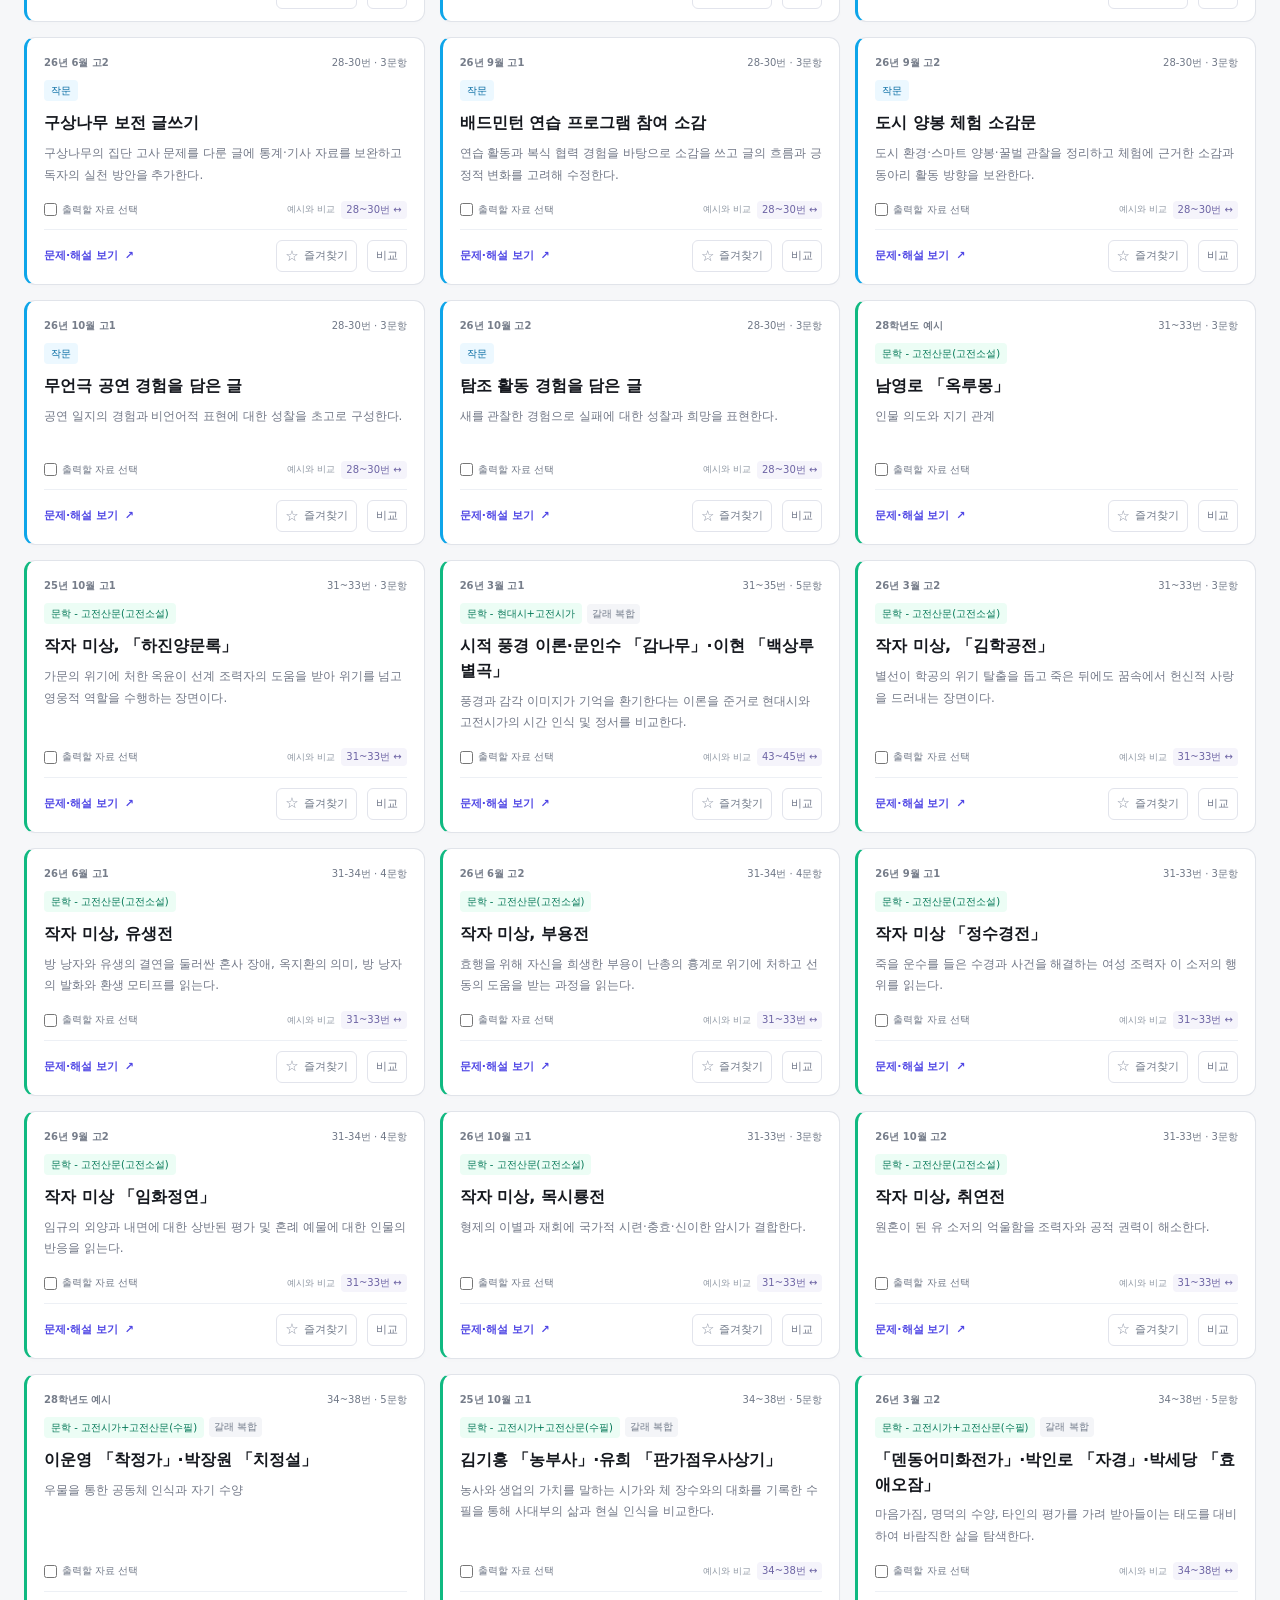
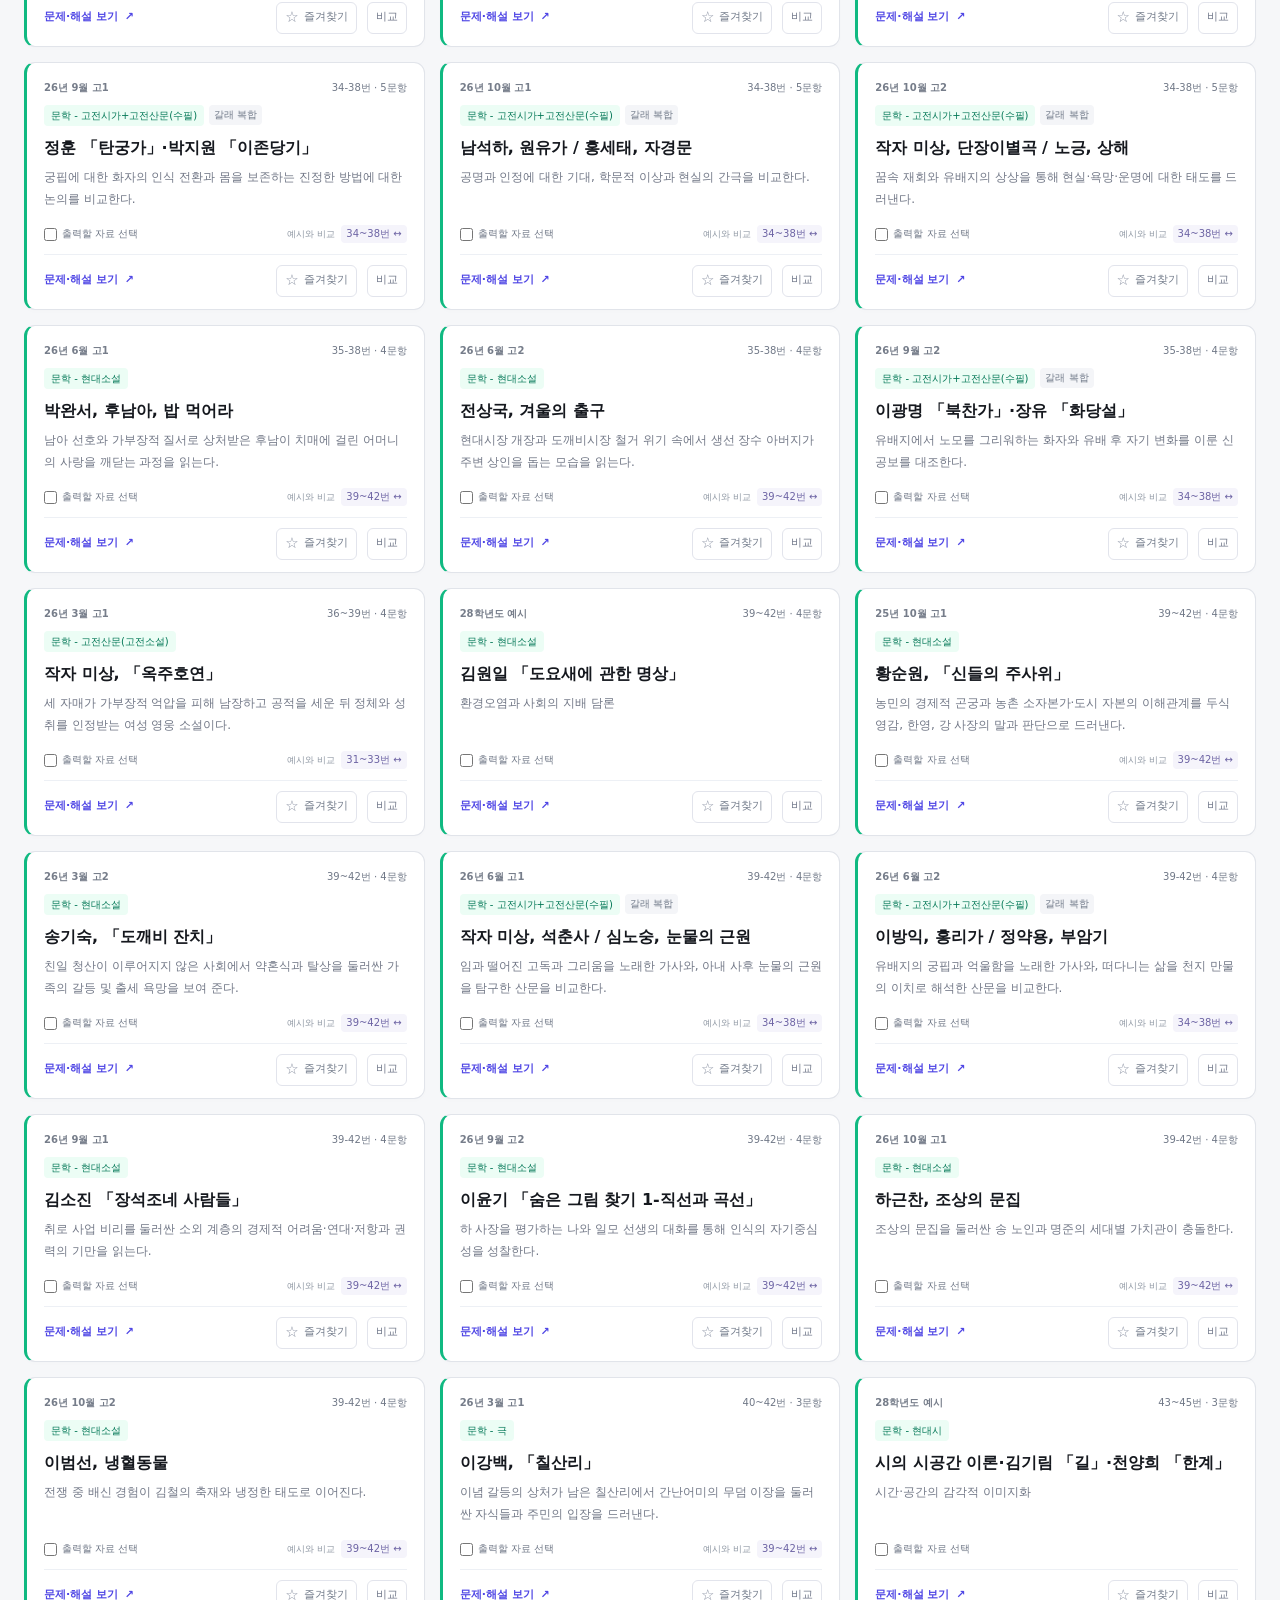
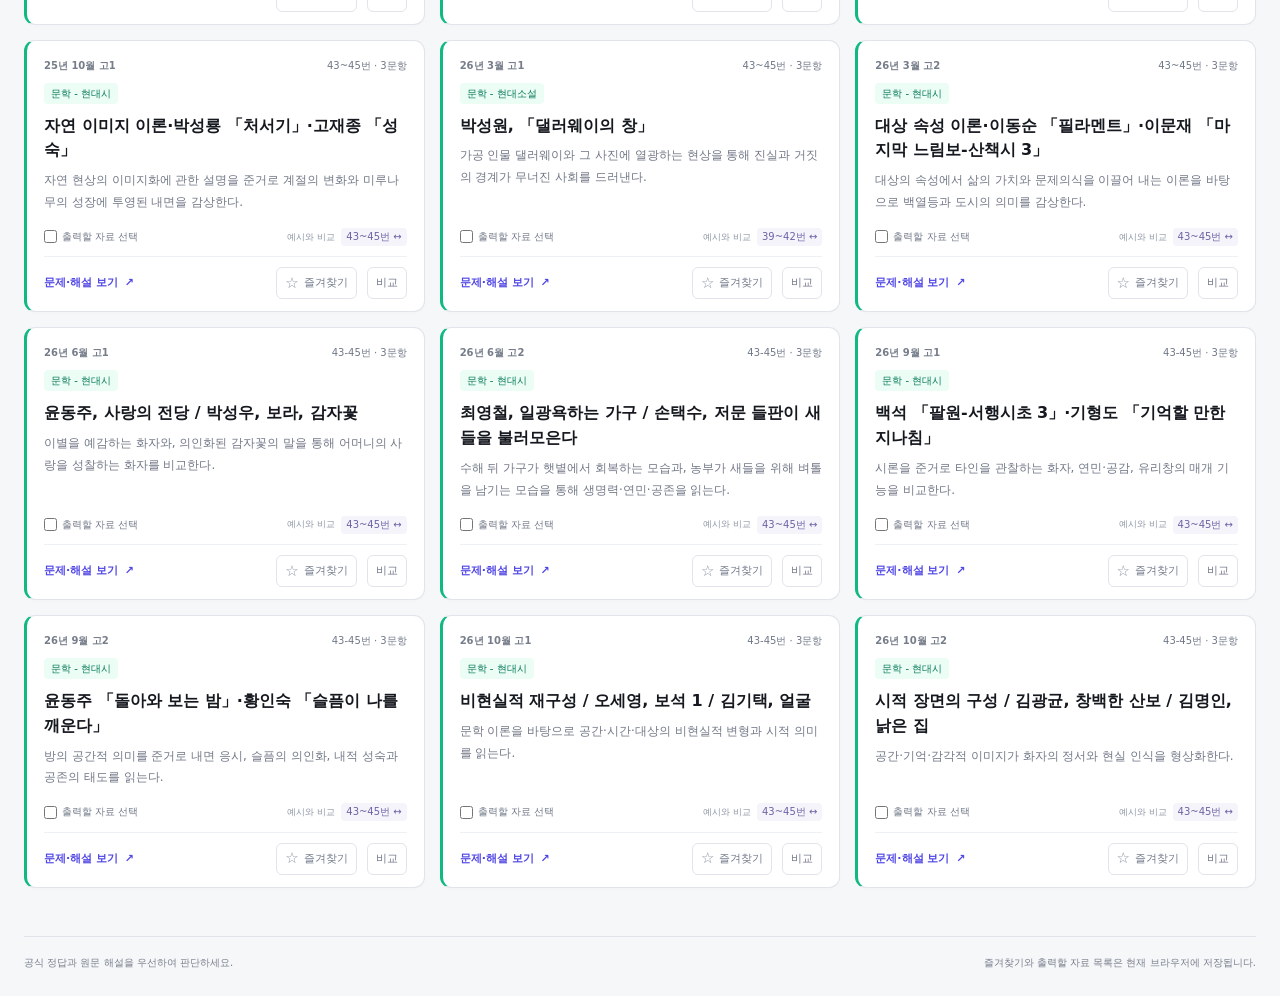
==== commit be468abf: "Use requested common and elective archive menu labels" ====
--- a/index.html
+++ b/index.html
@@ -13,7 +13,7 @@
   <div id="stats" class="stats" aria-label="수록 자료"></div>
   <div class="top-actions"><button id="printBtn" class="button primary">선택 자료 출력 <span id="collectionCountTop">0</span></button></div>
 </header>
-<nav class="archive-switch" aria-label="기출 아카이브 선택"><a href="?archive=common#browse" data-archive-mode="common"><b>기출문제 <span>28기준·공통형</span></b><small>28학년도 예시 문항 기준</small></a><a href="?archive=elective#browse" data-archive-mode="elective"><b>기출문제 <span>선택형</span></b><small>수능 · 6월·9월 모의평가</small></a></nav><section id="archiveOverview" class="archive-overview" aria-label="수록 문항의 영역별 구성"></section>
+<nav class="archive-switch" aria-label="기출 아카이브 선택"><a href="?archive=common#browse" data-archive-mode="common"><b>[기출 문제] <span>공통형(28학년도 기준)</span></b><small>28학년도 예시 문항 기준</small></a><a href="?archive=elective#browse" data-archive-mode="elective"><b>[기출 문제] <span>선택형(28학년도 이전)</span></b><small>수능 · 6월·9월 모의평가</small></a></nav><section id="archiveOverview" class="archive-overview" aria-label="수록 문항의 영역별 구성"></section>
 <nav class="view-nav" aria-label="자료 보기 방식"><button data-view="browse" class="active">자료 탐색</button><button data-view="favorites">즐겨찾기 <span id="favoritesCount">0</span></button><button data-view="compare">지문 비교 <span id="selectionCount">0</span></button><button data-view="table">전체 문항표</button><button data-view="collection">선택 자료 출력 <span id="collectionCount">0</span></button></nav>
 <p id="viewDescription" class="view-description" aria-live="polite"></p>
 <div class="workspace">
